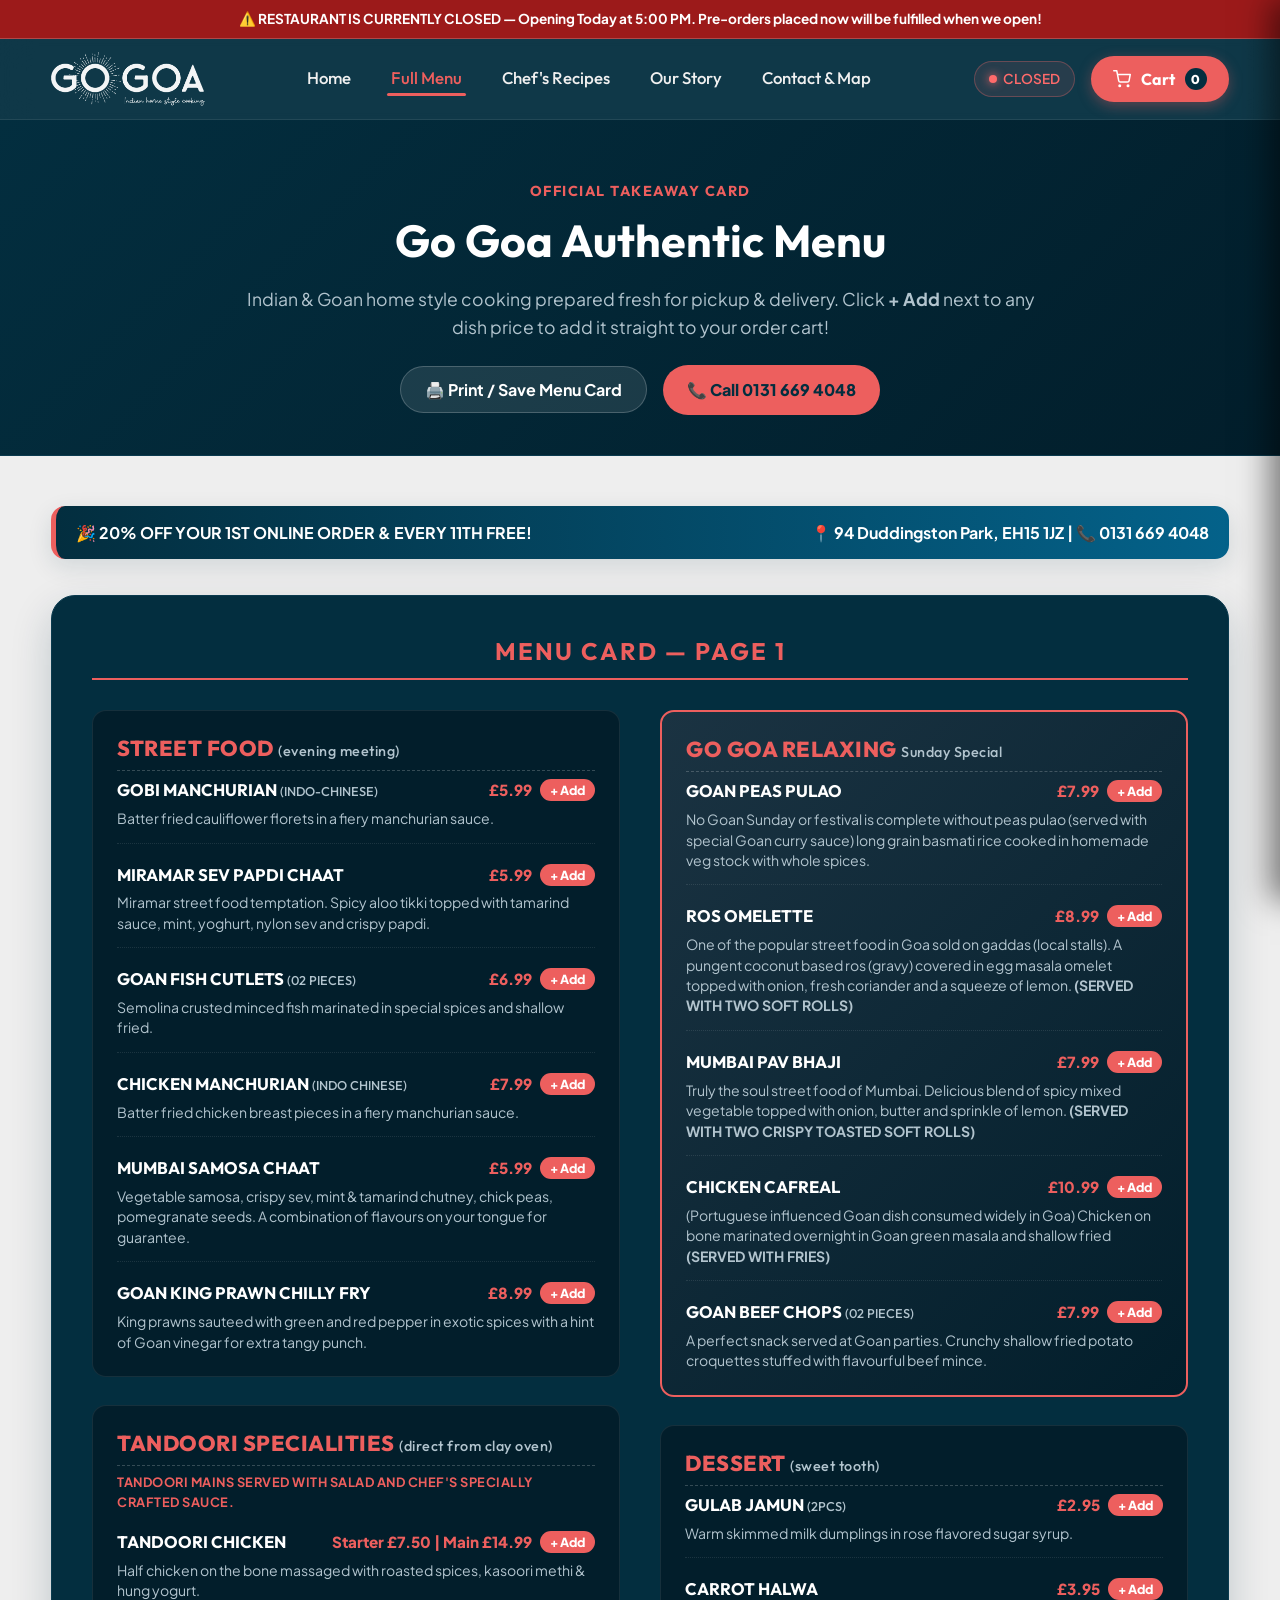
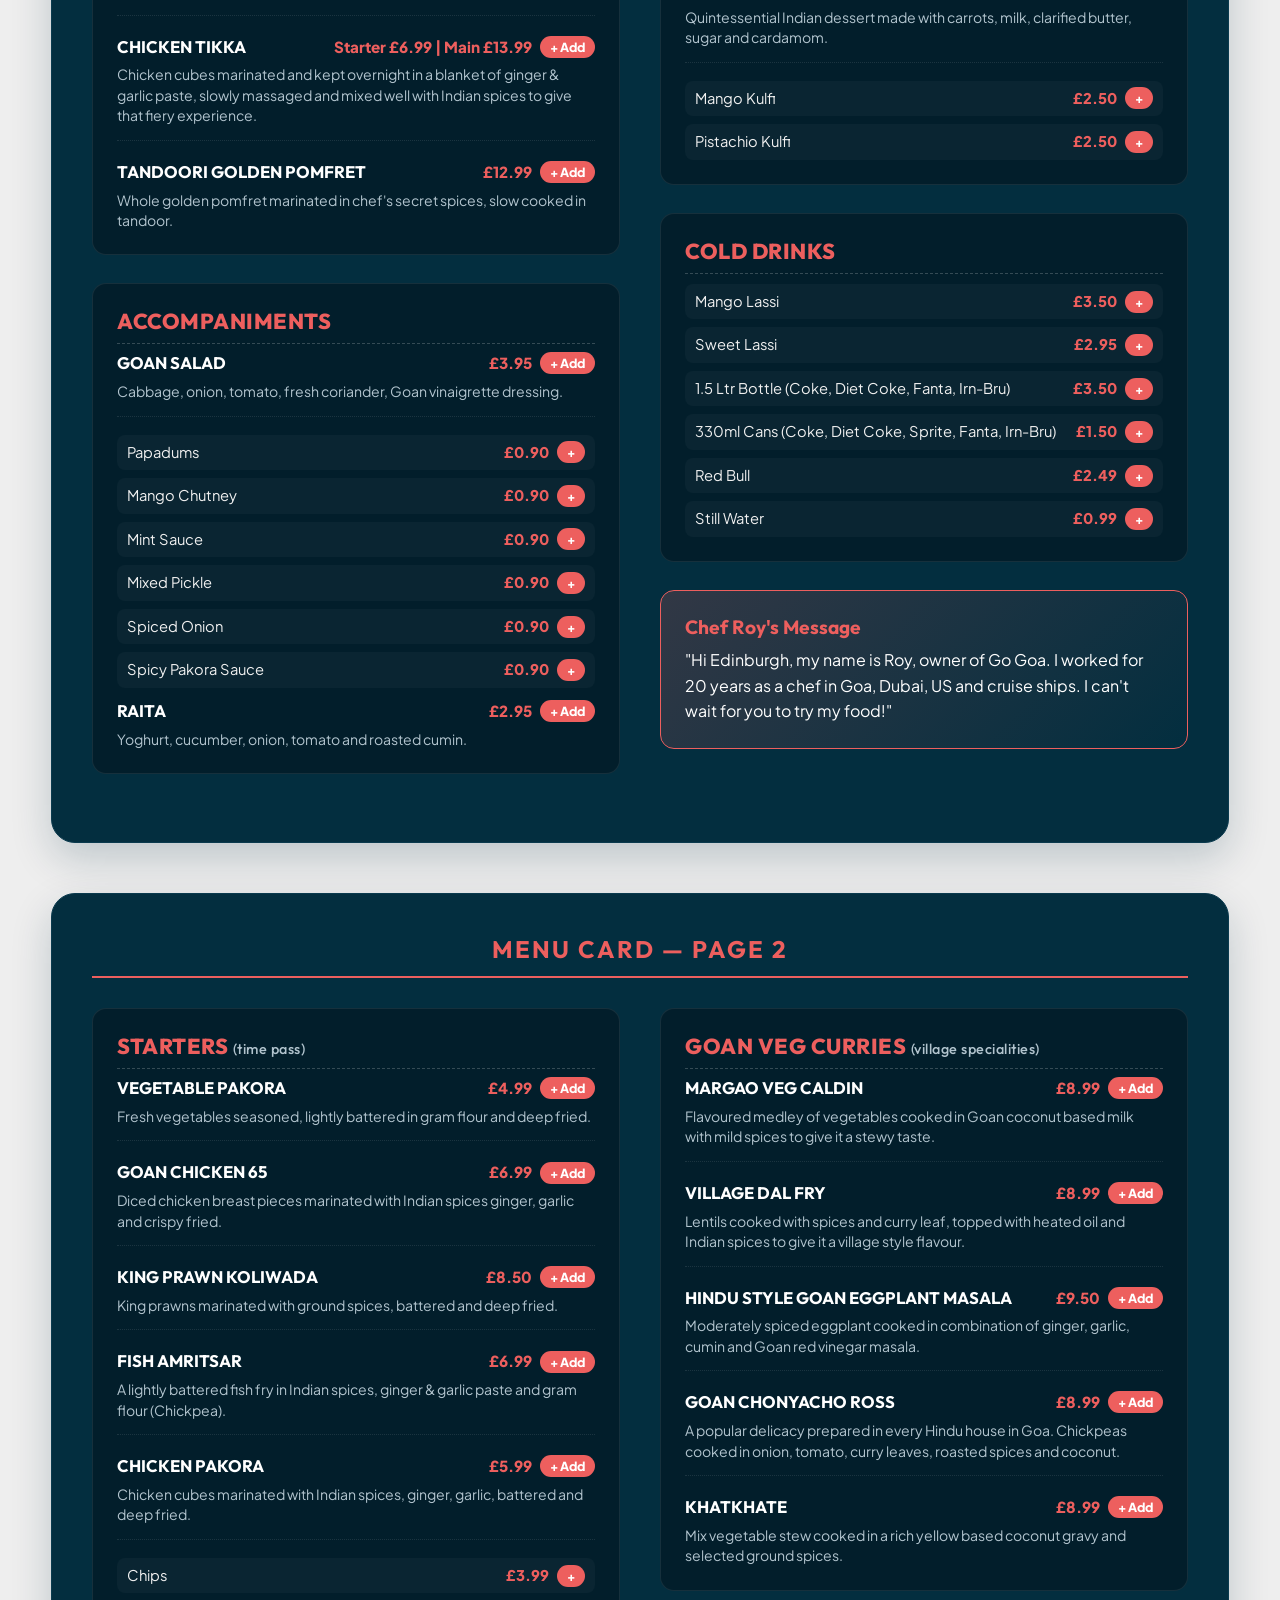
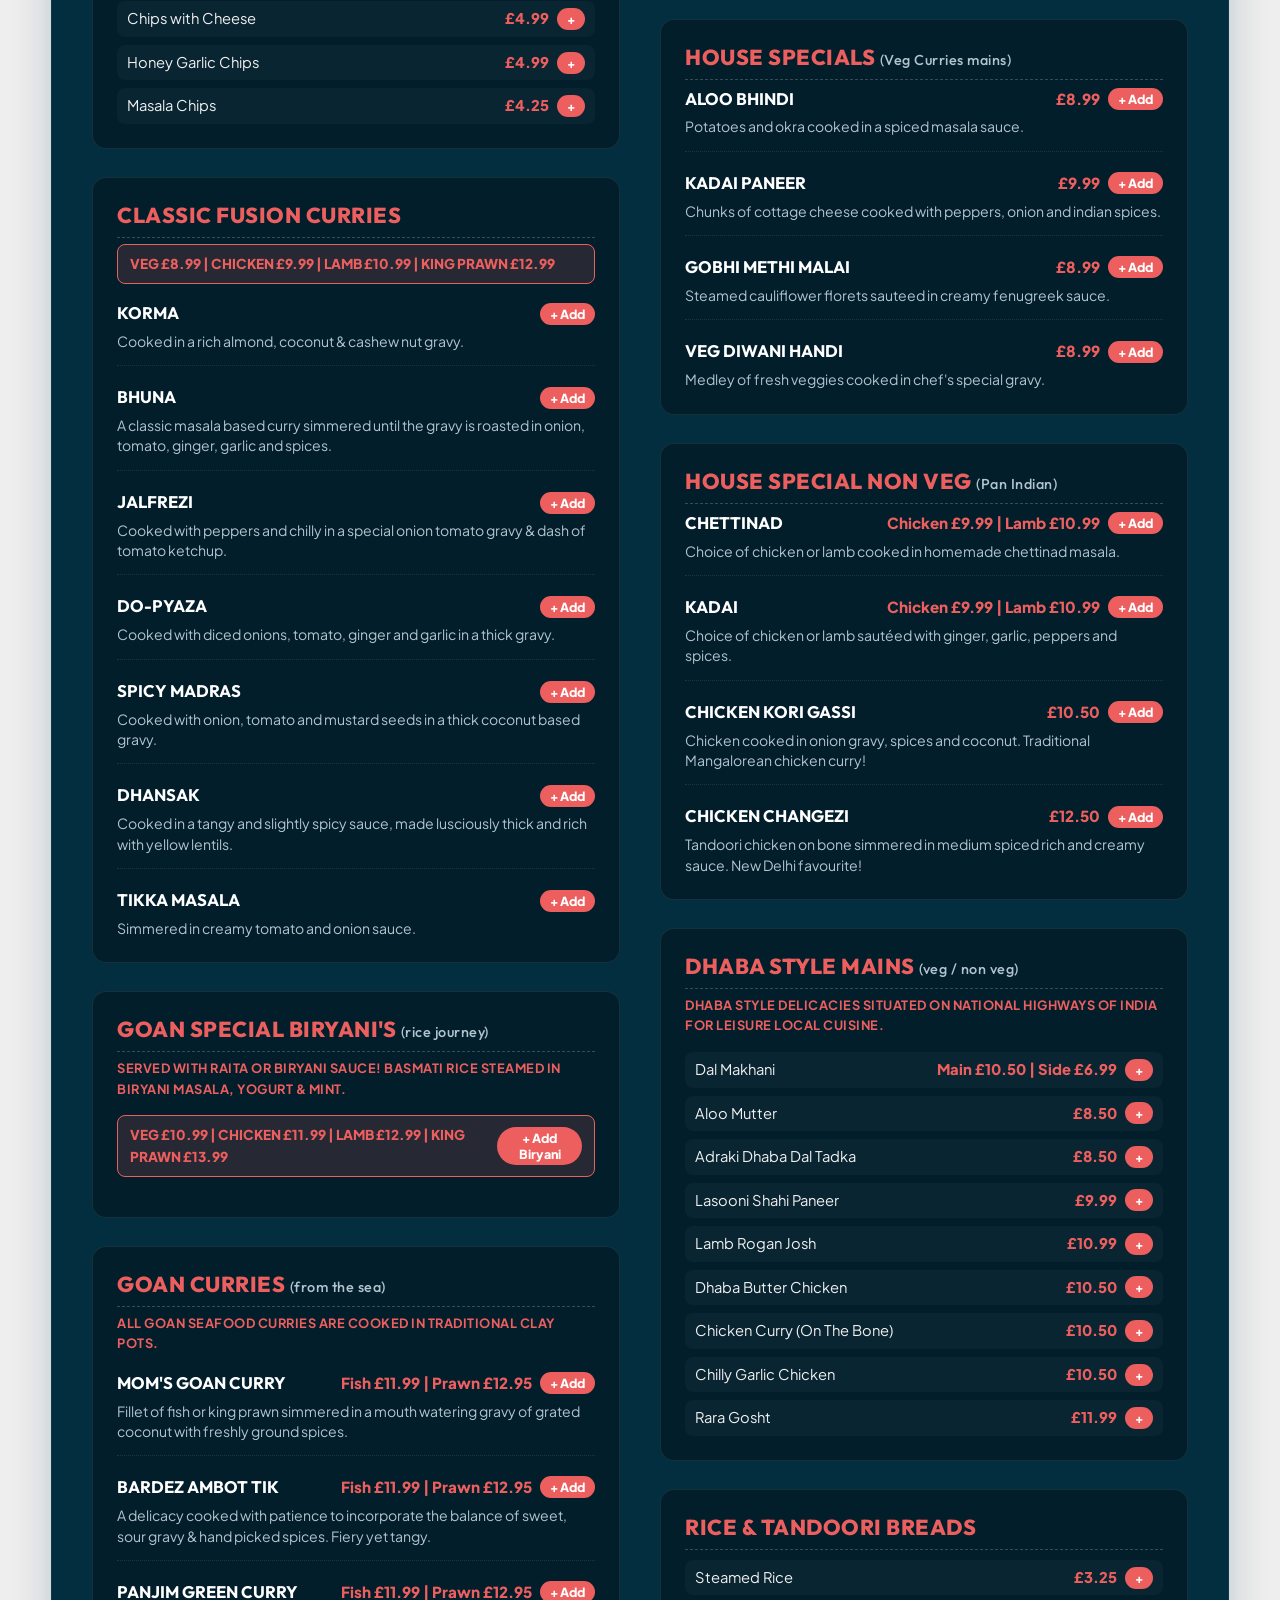
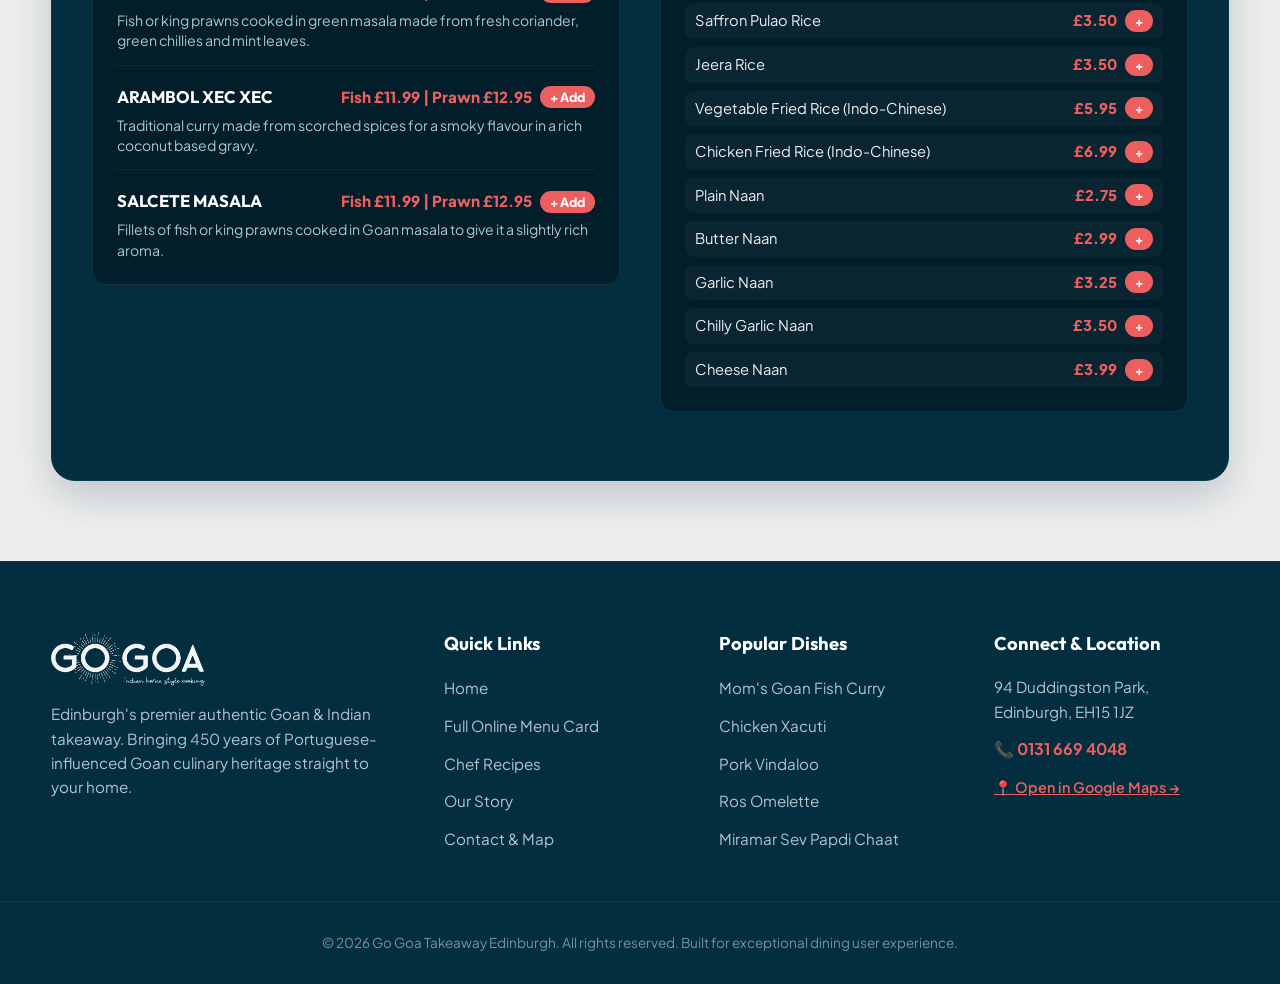
==== menu.html @ 7baa10d4 "feat: introduce mobile navigation drawer, add Goan Specials category with menu items, and update sto" ====
<!DOCTYPE html>
<html lang="en-GB">
<head>
  <meta charset="UTF-8">
  <meta name="viewport" content="width=device-width, initial-scale=1.0">
  <title>Takeaway Menu Card | Go Goa Edinburgh</title>
  <meta name="description" content="Official takeaway written menu for Go Goa Edinburgh. Authentic Goan and Indian home style cooking freshly prepared for pickup and delivery.">
  
  <!-- Favicon -->
  <link rel="icon" type="image/jpg" href="https://gogoaedinburgh.co.uk/wp-content/uploads/2022/07/cropped-go-goa-indian-food-delivery-in-edinburgh-favicon--270x270.jpg">

  <!-- Stylesheet -->
  <link rel="stylesheet" href="styles.css?v=107">
</head>
<body class="menu-card-body">

  <!-- Closed Restaurant Top Warning Banner -->
  <div id="closed-alert-banner" class="closed-alert-banner"></div>

  <!-- Header / Navigation -->
  <header class="main-header">
    <div class="container header-container">
      <a href="index.html#home" class="brand-logo">
        <img src="images/logo-top.png" alt="Go Goa Takeaway Edinburgh" class="header-logo-img" />
      </a>

      <ul class="nav-links">
        <li><a href="index.html#home" class="nav-link">Home</a></li>
        <li><a href="menu.html" class="nav-link active" data-tab="menu">Full Menu</a></li>
        <li><a href="index.html#recipes" class="nav-link">Chef's Recipes</a></li>
        <li><a href="index.html#story" class="nav-link">Our Story</a></li>
        <li><a href="index.html#contact" class="nav-link">Contact & Map</a></li>
      </ul>

      <div class="header-actions">
        <div id="store-status-badge" class="status-badge open">
          <span class="status-dot"></span> <span class="status-text">OPEN NOW</span>
        </div>
        <button class="cart-btn" id="open-cart-btn">
          <svg width="18" height="18" fill="none" stroke="currentColor" stroke-width="2" stroke-linecap="round" stroke-linejoin="round" viewBox="0 0 24 24"><circle cx="9" cy="21" r="1"/><circle cx="20" cy="21" r="1"/><path d="M1 1h4l2.68 13.39a2 2 0 0 0 2 1.61h9.72a2 2 0 0 0 2-1.61L23 6H6"/></svg>
          <span class="cart-btn-label">Cart</span>
          <span class="cart-count cart-count-val">0</span>
        </button>
        <button class="mobile-menu-toggle" id="mobile-menu-toggle" aria-label="Toggle navigation menu">
          <span class="hamburger-line"></span>
          <span class="hamburger-line"></span>
          <span class="hamburger-line"></span>
        </button>
      </div>
    </div>
  </header>

  <!-- Mobile Navigation Overlay & Side Drawer -->
  <div class="mobile-nav-overlay" id="mobile-nav-overlay"></div>
  <aside class="mobile-nav-drawer" id="mobile-nav-drawer" aria-label="Mobile Navigation Menu">
    <div class="mobile-drawer-header">
      <a href="index.html#home" class="brand-logo drawer-logo">
        <img src="images/logo-top.png" alt="Go Goa Takeaway Edinburgh" class="header-logo-img" />
      </a>
      <button class="drawer-close-btn" id="close-mobile-nav" aria-label="Close menu">&times;</button>
    </div>
    <div class="mobile-drawer-body">
      <ul class="mobile-drawer-links">
        <li>
          <a href="index.html#home" class="mobile-drawer-link">
            <span class="drawer-icon">🏠</span>
            <span>Home</span>
          </a>
        </li>
        <li>
          <a href="menu.html" class="mobile-drawer-link active">
            <span class="drawer-icon">📖</span>
            <span>Full Menu</span>
          </a>
        </li>
        <li>
          <a href="index.html#recipes" class="mobile-drawer-link">
            <span class="drawer-icon">👨‍🍳</span>
            <span>Chef's Recipes</span>
          </a>
        </li>
        <li>
          <a href="index.html#story" class="mobile-drawer-link">
            <span class="drawer-icon">📜</span>
            <span>Our Story</span>
          </a>
        </li>
        <li>
          <a href="index.html#contact" class="mobile-drawer-link">
            <span class="drawer-icon">📍</span>
            <span>Contact & Map</span>
          </a>
        </li>
      </ul>

      <div class="mobile-drawer-footer">
        <div id="drawer-store-status" class="status-badge open">
          <span class="status-dot"></span> OPEN NOW
        </div>
        <a href="#full-menu-card" class="drawer-cta-btn">
          <span>Browse Menu Card</span>
          <span>→</span>
        </a>
        <div class="drawer-contact-info">
          <p>📞 <a href="tel:01316694048">0131 669 4048</a></p>
          <p>📍 94 Duddingston Park, Edinburgh</p>
        </div>
      </div>
    </div>
  </aside>

  <!-- Page Header Banner -->
  <section class="menu-hero-banner">
    <div class="container">
      <div class="menu-banner-content">
        <span class="section-subtitle">Official Takeaway Card</span>
        <h1 class="menu-banner-title">Go Goa Authentic Menu</h1>
        <p class="menu-banner-desc">
          Indian & Goan home style cooking prepared fresh for pickup & delivery. Click <strong>+ Add</strong> next to any dish price to add it straight to your order cart!
        </p>
        <div class="menu-banner-actions">
          <button class="btn-print-menu" onclick="window.print();">
            <span>🖨️ Print / Save Menu Card</span>
          </button>
          <a href="tel:01316694048" class="btn-call-order">
            <span>📞 Call 0131 669 4048</span>
          </a>
        </div>
      </div>
    </div>
  </section>

  <!-- Full Written Menu Card Section -->
  <main id="full-menu-card" class="pdf-menu-section">
    <div class="container">

      <div class="pdf-menu-notice-bar">
        <span>🎉 <strong>20% OFF YOUR 1ST ONLINE ORDER & EVERY 11TH FREE!</strong></span>
        <span>📍 94 Duddingston Park, EH15 1JZ | 📞 0131 669 4048</span>
      </div>

      <!-- PDF MENU PAGE 1 LAYOUT -->
      <div class="pdf-menu-page-wrapper">
        <div class="pdf-page-header">
          <h2 class="pdf-page-title">MENU CARD — PAGE 1</h2>
        </div>

        <div class="pdf-menu-grid-2col">
          <!-- PAGE 1 / COLUMN 1 -->
          <div class="pdf-menu-col">
            
            <!-- SECTION: STREET FOOD -->
            <div class="pdf-section-box">
              <h3 class="pdf-section-title">Street food <span>(evening meeting)</span></h3>
              
              <div class="pdf-dish-item">
                <div class="pdf-dish-head">
                  <span class="pdf-dish-name">GOBI MANCHURIAN <small>(INDO-CHINESE)</small></span>
                  <span class="pdf-dish-price">£5.99 <button class="btn-text-add" data-id="sf2">+ Add</button></span>
                </div>
                <p class="pdf-dish-desc">Batter fried cauliflower florets in a fiery manchurian sauce.</p>
              </div>

              <div class="pdf-dish-item">
                <div class="pdf-dish-head">
                  <span class="pdf-dish-name">MIRAMAR SEV PAPDI CHAAT</span>
                  <span class="pdf-dish-price">£5.99 <button class="btn-text-add" data-id="sf4">+ Add</button></span>
                </div>
                <p class="pdf-dish-desc">Miramar street food temptation. Spicy aloo tikki topped with tamarind sauce, mint, yoghurt, nylon sev and crispy papdi.</p>
              </div>

              <div class="pdf-dish-item">
                <div class="pdf-dish-head">
                  <span class="pdf-dish-name">GOAN FISH CUTLETS <small>(02 PIECES)</small></span>
                  <span class="pdf-dish-price">£6.99 <button class="btn-text-add" data-id="st7">+ Add</button></span>
                </div>
                <p class="pdf-dish-desc">Semolina crusted minced fish marinated in special spices and shallow fried.</p>
              </div>

              <div class="pdf-dish-item">
                <div class="pdf-dish-head">
                  <span class="pdf-dish-name">CHICKEN MANCHURIAN <small>(INDO CHINESE)</small></span>
                  <span class="pdf-dish-price">£7.99 <button class="btn-text-add" data-id="sf1">+ Add</button></span>
                </div>
                <p class="pdf-dish-desc">Batter fried chicken breast pieces in a fiery manchurian sauce.</p>
              </div>

              <div class="pdf-dish-item">
                <div class="pdf-dish-head">
                  <span class="pdf-dish-name">MUMBAI SAMOSA CHAAT</span>
                  <span class="pdf-dish-price">£5.99 <button class="btn-text-add" data-id="st1">+ Add</button></span>
                </div>
                <p class="pdf-dish-desc">Vegetable samosa, crispy sev, mint & tamarind chutney, chick peas, pomegranate seeds. A combination of flavours on your tongue for guarantee.</p>
              </div>

              <div class="pdf-dish-item">
                <div class="pdf-dish-head">
                  <span class="pdf-dish-name">GOAN KING PRAWN CHILLY FRY</span>
                  <span class="pdf-dish-price">£8.99 <button class="btn-text-add" data-id="sf6">+ Add</button></span>
                </div>
                <p class="pdf-dish-desc">King prawns sauteed with green and red pepper in exotic spices with a hint of Goan vinegar for extra tangy punch.</p>
              </div>
            </div>

            <!-- SECTION: TANDOORI SPECIALITIES -->
            <div class="pdf-section-box">
              <h3 class="pdf-section-title">Tandoori specialities <span>(direct from clay oven)</span></h3>
              <p class="pdf-section-note">TANDOORI MAINS SERVED WITH SALAD AND CHEF'S SPECIALLY CRAFTED SAUCE.</p>

              <div class="pdf-dish-item">
                <div class="pdf-dish-head">
                  <span class="pdf-dish-name">TANDOORI CHICKEN</span>
                  <span class="pdf-dish-price">Starter £7.50 | Main £14.99 <button class="btn-text-add" data-id="tan1">+ Add</button></span>
                </div>
                <p class="pdf-dish-desc">Half chicken on the bone massaged with roasted spices, kasoori methi & hung yogurt.</p>
              </div>

              <div class="pdf-dish-item">
                <div class="pdf-dish-head">
                  <span class="pdf-dish-name">CHICKEN TIKKA</span>
                  <span class="pdf-dish-price">Starter £6.99 | Main £13.99 <button class="btn-text-add" data-id="tan2">+ Add</button></span>
                </div>
                <p class="pdf-dish-desc">Chicken cubes marinated and kept overnight in a blanket of ginger & garlic paste, slowly massaged and mixed well with Indian spices to give that fiery experience.</p>
              </div>

              <div class="pdf-dish-item">
                <div class="pdf-dish-head">
                  <span class="pdf-dish-name">TANDOORI GOLDEN POMFRET</span>
                  <span class="pdf-dish-price">£12.99 <button class="btn-text-add" data-id="tan3">+ Add</button></span>
                </div>
                <p class="pdf-dish-desc">Whole golden pomfret marinated in chef's secret spices, slow cooked in tandoor.</p>
              </div>
            </div>

            <!-- SECTION: ACCOMPANIMENTS -->
            <div class="pdf-section-box">
              <h3 class="pdf-section-title">Accompaniments</h3>
              
              <div class="pdf-dish-item">
                <div class="pdf-dish-head">
                  <span class="pdf-dish-name">GOAN SALAD</span>
                  <span class="pdf-dish-price">£3.95 <button class="btn-text-add" data-id="acc1">+ Add</button></span>
                </div>
                <p class="pdf-dish-desc">Cabbage, onion, tomato, fresh coriander, Goan vinaigrette dressing.</p>
              </div>

              <div class="pdf-simple-list">
                <div class="pdf-simple-row"><span>Papadums</span> <span>£0.90 <button class="btn-text-add" data-id="acc2">+</button></span></div>
                <div class="pdf-simple-row"><span>Mango Chutney</span> <span>£0.90 <button class="btn-text-add" data-id="acc3">+</button></span></div>
                <div class="pdf-simple-row"><span>Mint Sauce</span> <span>£0.90 <button class="btn-text-add" data-id="acc4">+</button></span></div>
                <div class="pdf-simple-row"><span>Mixed Pickle</span> <span>£0.90 <button class="btn-text-add" data-id="acc5">+</button></span></div>
                <div class="pdf-simple-row"><span>Spiced Onion</span> <span>£0.90 <button class="btn-text-add" data-id="acc6">+</button></span></div>
                <div class="pdf-simple-row"><span>Spicy Pakora Sauce</span> <span>£0.90 <button class="btn-text-add" data-id="acc7">+</button></span></div>
              </div>

              <div class="pdf-dish-item" style="margin-top: 10px;">
                <div class="pdf-dish-head">
                  <span class="pdf-dish-name">RAITA</span>
                  <span class="pdf-dish-price">£2.95 <button class="btn-text-add" data-id="acc8">+ Add</button></span>
                </div>
                <p class="pdf-dish-desc">Yoghurt, cucumber, onion, tomato and roasted cumin.</p>
              </div>
            </div>

          </div>

          <!-- PAGE 1 / COLUMN 2 -->
          <div class="pdf-menu-col">
            
            <!-- SECTION: SUNDAY SPECIALS -->
            <div class="pdf-section-box highlight-box">
              <h3 class="pdf-section-title">Go Goa Relaxing <span>Sunday Special</span></h3>
              
              <div class="pdf-dish-item">
                <div class="pdf-dish-head">
                  <span class="pdf-dish-name">GOAN PEAS PULAO</span>
                  <span class="pdf-dish-price">£7.99 <button class="btn-text-add" data-id="sun1">+ Add</button></span>
                </div>
                <p class="pdf-dish-desc">No Goan Sunday or festival is complete without peas pulao (served with special Goan curry sauce) long grain basmati rice cooked in homemade veg stock with whole spices.</p>
              </div>

              <div class="pdf-dish-item">
                <div class="pdf-dish-head">
                  <span class="pdf-dish-name">ROS OMELETTE</span>
                  <span class="pdf-dish-price">£8.99 <button class="btn-text-add" data-id="sun2">+ Add</button></span>
                </div>
                <p class="pdf-dish-desc">One of the popular street food in Goa sold on gaddas (local stalls). A pungent coconut based ros (gravy) covered in egg masala omelet topped with onion, fresh coriander and a squeeze of lemon. <strong>(SERVED WITH TWO SOFT ROLLS)</strong></p>
              </div>

              <div class="pdf-dish-item">
                <div class="pdf-dish-head">
                  <span class="pdf-dish-name">MUMBAI PAV BHAJI</span>
                  <span class="pdf-dish-price">£7.99 <button class="btn-text-add" data-id="sun3">+ Add</button></span>
                </div>
                <p class="pdf-dish-desc">Truly the soul street food of Mumbai. Delicious blend of spicy mixed vegetable topped with onion, butter and sprinkle of lemon. <strong>(SERVED WITH TWO CRISPY TOASTED SOFT ROLLS)</strong></p>
              </div>

              <div class="pdf-dish-item">
                <div class="pdf-dish-head">
                  <span class="pdf-dish-name">CHICKEN CAFREAL</span>
                  <span class="pdf-dish-price">£10.99 <button class="btn-text-add" data-id="sun4">+ Add</button></span>
                </div>
                <p class="pdf-dish-desc">(Portuguese influenced Goan dish consumed widely in Goa) Chicken on bone marinated overnight in Goan green masala and shallow fried <strong>(SERVED WITH FRIES)</strong></p>
              </div>

              <div class="pdf-dish-item">
                <div class="pdf-dish-head">
                  <span class="pdf-dish-name">GOAN BEEF CHOPS <small>(02 PIECES)</small></span>
                  <span class="pdf-dish-price">£7.99 <button class="btn-text-add" data-id="sun5">+ Add</button></span>
                </div>
                <p class="pdf-dish-desc">A perfect snack served at Goan parties. Crunchy shallow fried potato croquettes stuffed with flavourful beef mince.</p>
              </div>
            </div>

            <!-- SECTION: DESSERT -->
            <div class="pdf-section-box">
              <h3 class="pdf-section-title">Dessert <span>(sweet tooth)</span></h3>
              
              <div class="pdf-dish-item">
                <div class="pdf-dish-head">
                  <span class="pdf-dish-name">GULAB JAMUN <small>(2PCS)</small></span>
                  <span class="pdf-dish-price">£2.95 <button class="btn-text-add" data-id="des1">+ Add</button></span>
                </div>
                <p class="pdf-dish-desc">Warm skimmed milk dumplings in rose flavored sugar syrup.</p>
              </div>

              <div class="pdf-dish-item">
                <div class="pdf-dish-head">
                  <span class="pdf-dish-name">CARROT HALWA</span>
                  <span class="pdf-dish-price">£3.95 <button class="btn-text-add" data-id="des2">+ Add</button></span>
                </div>
                <p class="pdf-dish-desc">Quintessential Indian dessert made with carrots, milk, clarified butter, sugar and cardamom.</p>
              </div>

              <div class="pdf-simple-list">
                <div class="pdf-simple-row"><span>Mango Kulfi</span> <span>£2.50 <button class="btn-text-add" data-id="des3">+</button></span></div>
                <div class="pdf-simple-row"><span>Pistachio Kulfi</span> <span>£2.50 <button class="btn-text-add" data-id="des4">+</button></span></div>
              </div>
            </div>

            <!-- SECTION: COLD DRINKS -->
            <div class="pdf-section-box">
              <h3 class="pdf-section-title">Cold drinks</h3>
              
              <div class="pdf-simple-list">
                <div class="pdf-simple-row"><span>Mango Lassi</span> <span>£3.50 <button class="btn-text-add" data-id="dr1">+</button></span></div>
                <div class="pdf-simple-row"><span>Sweet Lassi</span> <span>£2.95 <button class="btn-text-add" data-id="dr2">+</button></span></div>
                <div class="pdf-simple-row"><span>1.5 Ltr Bottle (Coke, Diet Coke, Fanta, Irn-Bru)</span> <span>£3.50 <button class="btn-text-add" data-id="dr3">+</button></span></div>
                <div class="pdf-simple-row"><span>330ml Cans (Coke, Diet Coke, Sprite, Fanta, Irn-Bru)</span> <span>£1.50 <button class="btn-text-add" data-id="dr4">+</button></span></div>
                <div class="pdf-simple-row"><span>Red Bull</span> <span>£2.49 <button class="btn-text-add" data-id="dr5">+</button></span></div>
                <div class="pdf-simple-row"><span>Still Water</span> <span>£0.99 <button class="btn-text-add" data-id="dr6">+</button></span></div>
              </div>
            </div>

            <div class="pdf-chef-welcome-card">
              <h4>Chef Roy's Message</h4>
              <p>"Hi Edinburgh, my name is Roy, owner of Go Goa. I worked for 20 years as a chef in Goa, Dubai, US and cruise ships. I can't wait for you to try my food!"</p>
            </div>

          </div>
        </div>
      </div>

      <!-- PDF MENU PAGE 2 LAYOUT -->
      <div class="pdf-menu-page-wrapper" style="margin-top: 50px;">
        <div class="pdf-page-header">
          <h2 class="pdf-page-title">MENU CARD — PAGE 2</h2>
        </div>

        <div class="pdf-menu-grid-2col">
          <!-- PAGE 2 / COLUMN 1 -->
          <div class="pdf-menu-col">

            <!-- SECTION: STARTERS -->
            <div class="pdf-section-box">
              <h3 class="pdf-section-title">Starters <span>(time pass)</span></h3>
              
              <div class="pdf-dish-item">
                <div class="pdf-dish-head">
                  <span class="pdf-dish-name">VEGETABLE PAKORA</span>
                  <span class="pdf-dish-price">£4.99 <button class="btn-text-add" data-id="st2">+ Add</button></span>
                </div>
                <p class="pdf-dish-desc">Fresh vegetables seasoned, lightly battered in gram flour and deep fried.</p>
              </div>

              <div class="pdf-dish-item">
                <div class="pdf-dish-head">
                  <span class="pdf-dish-name">GOAN CHICKEN 65</span>
                  <span class="pdf-dish-price">£6.99 <button class="btn-text-add" data-id="st3">+ Add</button></span>
                </div>
                <p class="pdf-dish-desc">Diced chicken breast pieces marinated with Indian spices ginger, garlic and crispy fried.</p>
              </div>

              <div class="pdf-dish-item">
                <div class="pdf-dish-head">
                  <span class="pdf-dish-name">KING PRAWN KOLIWADA</span>
                  <span class="pdf-dish-price">£8.50 <button class="btn-text-add" data-id="st4">+ Add</button></span>
                </div>
                <p class="pdf-dish-desc">King prawns marinated with ground spices, battered and deep fried.</p>
              </div>

              <div class="pdf-dish-item">
                <div class="pdf-dish-head">
                  <span class="pdf-dish-name">FISH AMRITSAR</span>
                  <span class="pdf-dish-price">£6.99 <button class="btn-text-add" data-id="st5">+ Add</button></span>
                </div>
                <p class="pdf-dish-desc">A lightly battered fish fry in Indian spices, ginger & garlic paste and gram flour (Chickpea).</p>
              </div>

              <div class="pdf-dish-item">
                <div class="pdf-dish-head">
                  <span class="pdf-dish-name">CHICKEN PAKORA</span>
                  <span class="pdf-dish-price">£5.99 <button class="btn-text-add" data-id="st6">+ Add</button></span>
                </div>
                <p class="pdf-dish-desc">Chicken cubes marinated with Indian spices, ginger, garlic, battered and deep fried.</p>
              </div>

              <div class="pdf-simple-list">
                <div class="pdf-simple-row"><span>Chips</span> <span>£3.99 <button class="btn-text-add" data-id="ch1">+</button></span></div>
                <div class="pdf-simple-row"><span>Chips with Cheese</span> <span>£4.99 <button class="btn-text-add" data-id="ch2">+</button></span></div>
                <div class="pdf-simple-row"><span>Honey Garlic Chips</span> <span>£4.99 <button class="btn-text-add" data-id="ch3">+</button></span></div>
                <div class="pdf-simple-row"><span>Masala Chips</span> <span>£4.25 <button class="btn-text-add" data-id="ch4">+</button></span></div>
              </div>
            </div>

            <!-- SECTION: CLASSIC FUSION CURRIES -->
            <div class="pdf-section-box">
              <h3 class="pdf-section-title">Classic fusion curries</h3>
              <div class="pdf-price-banner">
                VEG £8.99 | CHICKEN £9.99 | LAMB £10.99 | KING PRAWN £12.99
              </div>

              <div class="pdf-dish-item">
                <div class="pdf-dish-head"><span class="pdf-dish-name">KORMA</span><button class="btn-text-add" data-id="cf1">+ Add</button></div>
                <p class="pdf-dish-desc">Cooked in a rich almond, coconut & cashew nut gravy.</p>
              </div>

              <div class="pdf-dish-item">
                <div class="pdf-dish-head"><span class="pdf-dish-name">BHUNA</span><button class="btn-text-add" data-id="cf2">+ Add</button></div>
                <p class="pdf-dish-desc">A classic masala based curry simmered until the gravy is roasted in onion, tomato, ginger, garlic and spices.</p>
              </div>

              <div class="pdf-dish-item">
                <div class="pdf-dish-head"><span class="pdf-dish-name">JALFREZI</span><button class="btn-text-add" data-id="cf3">+ Add</button></div>
                <p class="pdf-dish-desc">Cooked with peppers and chilly in a special onion tomato gravy & dash of tomato ketchup.</p>
              </div>

              <div class="pdf-dish-item">
                <div class="pdf-dish-head"><span class="pdf-dish-name">DO-PYAZA</span><button class="btn-text-add" data-id="cf4">+ Add</button></div>
                <p class="pdf-dish-desc">Cooked with diced onions, tomato, ginger and garlic in a thick gravy.</p>
              </div>

              <div class="pdf-dish-item">
                <div class="pdf-dish-head"><span class="pdf-dish-name">SPICY MADRAS</span><button class="btn-text-add" data-id="cf5">+ Add</button></div>
                <p class="pdf-dish-desc">Cooked with onion, tomato and mustard seeds in a thick coconut based gravy.</p>
              </div>

              <div class="pdf-dish-item">
                <div class="pdf-dish-head"><span class="pdf-dish-name">DHANSAK</span><button class="btn-text-add" data-id="cf6">+ Add</button></div>
                <p class="pdf-dish-desc">Cooked in a tangy and slightly spicy sauce, made lusciously thick and rich with yellow lentils.</p>
              </div>

              <div class="pdf-dish-item">
                <div class="pdf-dish-head"><span class="pdf-dish-name">TIKKA MASALA</span><button class="btn-text-add" data-id="cf7">+ Add</button></div>
                <p class="pdf-dish-desc">Simmered in creamy tomato and onion sauce.</p>
              </div>
            </div>

            <!-- SECTION: BIRYANI -->
            <div class="pdf-section-box">
              <h3 class="pdf-section-title">Goan special biryani's <span>(rice journey)</span></h3>
              <p class="pdf-section-note">SERVED WITH RAITA OR BIRYANI SAUCE! BASMATI RICE STEAMED IN BIRYANI MASALA, YOGURT & MINT.</p>
              <div class="pdf-price-banner">
                VEG £10.99 | CHICKEN £11.99 | LAMB £12.99 | KING PRAWN £13.99
                <button class="btn-text-add" data-id="bir1" style="margin-left: 10px;">+ Add Biryani</button>
              </div>
            </div>

            <!-- SECTION: GOAN SEAFOOD CURRIES -->
            <div class="pdf-section-box">
              <h3 class="pdf-section-title">Goan Curries <span>(from the sea)</span></h3>
              <p class="pdf-section-note">ALL GOAN SEAFOOD CURRIES ARE COOKED IN TRADITIONAL CLAY POTS.</p>

              <div class="pdf-dish-item">
                <div class="pdf-dish-head">
                  <span class="pdf-dish-name">MOM'S GOAN CURRY</span>
                  <span class="pdf-dish-price">Fish £11.99 | Prawn £12.95 <button class="btn-text-add" data-id="gsea1">+ Add</button></span>
                </div>
                <p class="pdf-dish-desc">Fillet of fish or king prawn simmered in a mouth watering gravy of grated coconut with freshly ground spices.</p>
              </div>

              <div class="pdf-dish-item">
                <div class="pdf-dish-head">
                  <span class="pdf-dish-name">BARDEZ AMBOT TIK</span>
                  <span class="pdf-dish-price">Fish £11.99 | Prawn £12.95 <button class="btn-text-add" data-id="gsea2">+ Add</button></span>
                </div>
                <p class="pdf-dish-desc">A delicacy cooked with patience to incorporate the balance of sweet, sour gravy & hand picked spices. Fiery yet tangy.</p>
              </div>

              <div class="pdf-dish-item">
                <div class="pdf-dish-head">
                  <span class="pdf-dish-name">PANJIM GREEN CURRY</span>
                  <span class="pdf-dish-price">Fish £11.99 | Prawn £12.95 <button class="btn-text-add" data-id="gsea3">+ Add</button></span>
                </div>
                <p class="pdf-dish-desc">Fish or king prawns cooked in green masala made from fresh coriander, green chillies and mint leaves.</p>
              </div>

              <div class="pdf-dish-item">
                <div class="pdf-dish-head">
                  <span class="pdf-dish-name">ARAMBOL XEC XEC</span>
                  <span class="pdf-dish-price">Fish £11.99 | Prawn £12.95 <button class="btn-text-add" data-id="gsea4">+ Add</button></span>
                </div>
                <p class="pdf-dish-desc">Traditional curry made from scorched spices for a smoky flavour in a rich coconut based gravy.</p>
              </div>

              <div class="pdf-dish-item">
                <div class="pdf-dish-head">
                  <span class="pdf-dish-name">SALCETE MASALA</span>
                  <span class="pdf-dish-price">Fish £11.99 | Prawn £12.95 <button class="btn-text-add" data-id="gsea5">+ Add</button></span>
                </div>
                <p class="pdf-dish-desc">Fillets of fish or king prawns cooked in Goan masala to give it a slightly rich aroma.</p>
              </div>
            </div>

          </div>

          <!-- PAGE 2 / COLUMN 2 -->
          <div class="pdf-menu-col">

            <!-- SECTION: GOAN VEG CURRIES -->
            <div class="pdf-section-box">
              <h3 class="pdf-section-title">Goan veg curries <span>(village specialities)</span></h3>
              
              <div class="pdf-dish-item">
                <div class="pdf-dish-head">
                  <span class="pdf-dish-name">MARGAO VEG CALDIN</span>
                  <span class="pdf-dish-price">£8.99 <button class="btn-text-add" data-id="gveg1">+ Add</button></span>
                </div>
                <p class="pdf-dish-desc">Flavoured medley of vegetables cooked in Goan coconut based milk with mild spices to give it a stewy taste.</p>
              </div>

              <div class="pdf-dish-item">
                <div class="pdf-dish-head">
                  <span class="pdf-dish-name">VILLAGE DAL FRY</span>
                  <span class="pdf-dish-price">£8.99 <button class="btn-text-add" data-id="gveg2">+ Add</button></span>
                </div>
                <p class="pdf-dish-desc">Lentils cooked with spices and curry leaf, topped with heated oil and Indian spices to give it a village style flavour.</p>
              </div>

              <div class="pdf-dish-item">
                <div class="pdf-dish-head">
                  <span class="pdf-dish-name">HINDU STYLE GOAN EGGPLANT MASALA</span>
                  <span class="pdf-dish-price">£9.50 <button class="btn-text-add" data-id="gveg3">+ Add</button></span>
                </div>
                <p class="pdf-dish-desc">Moderately spiced eggplant cooked in combination of ginger, garlic, cumin and Goan red vinegar masala.</p>
              </div>

              <div class="pdf-dish-item">
                <div class="pdf-dish-head">
                  <span class="pdf-dish-name">GOAN CHONYACHO ROSS</span>
                  <span class="pdf-dish-price">£8.99 <button class="btn-text-add" data-id="gveg4">+ Add</button></span>
                </div>
                <p class="pdf-dish-desc">A popular delicacy prepared in every Hindu house in Goa. Chickpeas cooked in onion, tomato, curry leaves, roasted spices and coconut.</p>
              </div>

              <div class="pdf-dish-item">
                <div class="pdf-dish-head">
                  <span class="pdf-dish-name">KHATKHATE</span>
                  <span class="pdf-dish-price">£8.99 <button class="btn-text-add" data-id="gveg5">+ Add</button></span>
                </div>
                <p class="pdf-dish-desc">Mix vegetable stew cooked in a rich yellow based coconut gravy and selected ground spices.</p>
              </div>
            </div>

            <!-- SECTION: HOUSE SPECIALS VEG & NON-VEG -->
            <div class="pdf-section-box">
              <h3 class="pdf-section-title">House specials <span>(Veg Curries mains)</span></h3>
              
              <div class="pdf-dish-item">
                <div class="pdf-dish-head"><span class="pdf-dish-name">ALOO BHINDI</span> <span class="pdf-dish-price">£8.99 <button class="btn-text-add" data-id="hsv1">+ Add</button></span></div>
                <p class="pdf-dish-desc">Potatoes and okra cooked in a spiced masala sauce.</p>
              </div>
              <div class="pdf-dish-item">
                <div class="pdf-dish-head"><span class="pdf-dish-name">KADAI PANEER</span> <span class="pdf-dish-price">£9.99 <button class="btn-text-add" data-id="hsv2">+ Add</button></span></div>
                <p class="pdf-dish-desc">Chunks of cottage cheese cooked with peppers, onion and indian spices.</p>
              </div>
              <div class="pdf-dish-item">
                <div class="pdf-dish-head"><span class="pdf-dish-name">GOBHI METHI MALAI</span> <span class="pdf-dish-price">£8.99 <button class="btn-text-add" data-id="hsv3">+ Add</button></span></div>
                <p class="pdf-dish-desc">Steamed cauliflower florets sauteed in creamy fenugreek sauce.</p>
              </div>
              <div class="pdf-dish-item">
                <div class="pdf-dish-head"><span class="pdf-dish-name">VEG DIWANI HANDI</span> <span class="pdf-dish-price">£8.99 <button class="btn-text-add" data-id="hsv4">+ Add</button></span></div>
                <p class="pdf-dish-desc">Medley of fresh veggies cooked in chef's special gravy.</p>
              </div>
            </div>

            <div class="pdf-section-box">
              <h3 class="pdf-section-title">House special non veg <span>(Pan Indian)</span></h3>
              
              <div class="pdf-dish-item">
                <div class="pdf-dish-head"><span class="pdf-dish-name">CHETTINAD</span> <span class="pdf-dish-price">Chicken £9.99 | Lamb £10.99 <button class="btn-text-add" data-id="hsn1">+ Add</button></span></div>
                <p class="pdf-dish-desc">Choice of chicken or lamb cooked in homemade chettinad masala.</p>
              </div>
              <div class="pdf-dish-item">
                <div class="pdf-dish-head"><span class="pdf-dish-name">KADAI</span> <span class="pdf-dish-price">Chicken £9.99 | Lamb £10.99 <button class="btn-text-add" data-id="hsn2">+ Add</button></span></div>
                <p class="pdf-dish-desc">Choice of chicken or lamb sautéed with ginger, garlic, peppers and spices.</p>
              </div>
              <div class="pdf-dish-item">
                <div class="pdf-dish-head"><span class="pdf-dish-name">CHICKEN KORI GASSI</span> <span class="pdf-dish-price">£10.50 <button class="btn-text-add" data-id="hsn4">+ Add</button></span></div>
                <p class="pdf-dish-desc">Chicken cooked in onion gravy, spices and coconut. Traditional Mangalorean chicken curry!</p>
              </div>
              <div class="pdf-dish-item">
                <div class="pdf-dish-head"><span class="pdf-dish-name">CHICKEN CHANGEZI</span> <span class="pdf-dish-price">£12.50 <button class="btn-text-add" data-id="hsn6">+ Add</button></span></div>
                <p class="pdf-dish-desc">Tandoori chicken on bone simmered in medium spiced rich and creamy sauce. New Delhi favourite!</p>
              </div>
            </div>

            <!-- SECTION: DHABA STYLE MAINS -->
            <div class="pdf-section-box">
              <h3 class="pdf-section-title">Dhaba style mains <span>(veg / non veg)</span></h3>
              <p class="pdf-section-note">DHABA STYLE DELICACIES SITUATED ON NATIONAL HIGHWAYS OF INDIA FOR LEISURE LOCAL CUISINE.</p>

              <div class="pdf-simple-list">
                <div class="pdf-simple-row"><span>Dal Makhani</span> <span>Main £10.50 | Side £6.99 <button class="btn-text-add" data-id="dh1">+</button></span></div>
                <div class="pdf-simple-row"><span>Aloo Mutter</span> <span>£8.50 <button class="btn-text-add" data-id="dh2">+</button></span></div>
                <div class="pdf-simple-row"><span>Adraki Dhaba Dal Tadka</span> <span>£8.50 <button class="btn-text-add" data-id="dh3">+</button></span></div>
                <div class="pdf-simple-row"><span>Lasooni Shahi Paneer</span> <span>£9.99 <button class="btn-text-add" data-id="dh5">+</button></span></div>
                <div class="pdf-simple-row"><span>Lamb Rogan Josh</span> <span>£10.99 <button class="btn-text-add" data-id="dh7">+</button></span></div>
                <div class="pdf-simple-row"><span>Dhaba Butter Chicken</span> <span>£10.50 <button class="btn-text-add" data-id="dh8">+</button></span></div>
                <div class="pdf-simple-row"><span>Chicken Curry (On The Bone)</span> <span>£10.50 <button class="btn-text-add" data-id="dh9">+</button></span></div>
                <div class="pdf-simple-row"><span>Chilly Garlic Chicken</span> <span>£10.50 <button class="btn-text-add" data-id="dh10">+</button></span></div>
                <div class="pdf-simple-row"><span>Rara Gosht</span> <span>£11.99 <button class="btn-text-add" data-id="dh12">+</button></span></div>
              </div>
            </div>

            <!-- SECTION: RICE & BREADS -->
            <div class="pdf-section-box">
              <h3 class="pdf-section-title">Rice & Tandoori Breads</h3>
              
              <div class="pdf-simple-list">
                <div class="pdf-simple-row"><span>Steamed Rice</span> <span>£3.25 <button class="btn-text-add" data-id="rc1">+</button></span></div>
                <div class="pdf-simple-row"><span>Saffron Pulao Rice</span> <span>£3.50 <button class="btn-text-add" data-id="rc2">+</button></span></div>
                <div class="pdf-simple-row"><span>Jeera Rice</span> <span>£3.50 <button class="btn-text-add" data-id="rc3">+</button></span></div>
                <div class="pdf-simple-row"><span>Vegetable Fried Rice (Indo-Chinese)</span> <span>£5.95 <button class="btn-text-add" data-id="rc6">+</button></span></div>
                <div class="pdf-simple-row"><span>Chicken Fried Rice (Indo-Chinese)</span> <span>£6.99 <button class="btn-text-add" data-id="rc7">+</button></span></div>
                <div class="pdf-simple-row"><span>Plain Naan</span> <span>£2.75 <button class="btn-text-add" data-id="br1">+</button></span></div>
                <div class="pdf-simple-row"><span>Butter Naan</span> <span>£2.99 <button class="btn-text-add" data-id="br2">+</button></span></div>
                <div class="pdf-simple-row"><span>Garlic Naan</span> <span>£3.25 <button class="btn-text-add" data-id="br3">+</button></span></div>
                <div class="pdf-simple-row"><span>Chilly Garlic Naan</span> <span>£3.50 <button class="btn-text-add" data-id="br4">+</button></span></div>
                <div class="pdf-simple-row"><span>Cheese Naan</span> <span>£3.99 <button class="btn-text-add" data-id="br5">+</button></span></div>
              </div>
            </div>

          </div>
        </div>

      </div>

    </div>
  </main>

  <!-- Cart Drawer Overlay -->
  <div class="cart-drawer-overlay" id="cart-drawer-overlay">
    <div class="cart-drawer">
      <div class="cart-header">
        <h3>🛒 Your Order</h3>
        <button class="cart-close-btn" id="close-cart-btn">&times;</button>
      </div>

      <div class="order-type-toggle">
        <button class="type-btn active" id="type-pickup">
          <span>🛍️ Collection (Pickup)</span>
        </button>
        <button class="type-btn" id="type-delivery">
          <span>🛵 Delivery (£2.50)</span>
        </button>
      </div>

      <div id="discount-notice" class="discount-notice" style="display: none;"></div>

      <div class="cart-body" id="cart-items-container">
        <!-- Rendered dynamically -->
      </div>

      <div class="cart-footer">
        <div class="cart-summary-line">
          <span>Subtotal</span>
          <span id="cart-subtotal">£0.00</span>
        </div>
        <div class="cart-summary-line discount-line" id="discount-line" style="display:none; color: var(--accent-saffron);">
          <span>10% Wed/Thu Discount</span>
          <span id="cart-discount">-£0.00</span>
        </div>
        <div class="cart-summary-line">
          <span>Delivery Charge</span>
          <span id="cart-delivery">FREE (Pickup)</span>
        </div>
        <div class="cart-summary-line grand-total">
          <span>Total Amount</span>
          <span id="cart-grand-total">£0.00</span>
        </div>

        <button class="btn-checkout" id="checkout-btn">
          <span>Proceed to Checkout →</span>
        </button>
      </div>
    </div>
  </div>

  <!-- Main Footer -->
  <footer class="main-footer">
    <div class="container footer-grid">
      <div class="footer-brand">
        <a href="index.html#home" class="brand-logo">
          <img src="images/logo-top.png" alt="Go Goa Takeaway" class="header-logo-img" />
        </a>
        <p>
          Edinburgh's premier authentic Goan & Indian takeaway. Bringing 450 years of Portuguese-influenced Goan culinary heritage straight to your home.
        </p>
      </div>

      <div class="footer-col">
        <h4>Quick Links</h4>
        <ul class="footer-links">
          <li><a href="index.html#home">Home</a></li>
          <li><a href="menu.html">Full Online Menu Card</a></li>
          <li><a href="index.html#recipes">Chef Recipes</a></li>
          <li><a href="index.html#story">Our Story</a></li>
          <li><a href="index.html#contact">Contact & Map</a></li>
        </ul>
      </div>

      <div class="footer-col">
        <h4>Popular Dishes</h4>
        <ul class="footer-links">
          <li><a href="menu.html">Mom's Goan Fish Curry</a></li>
          <li><a href="menu.html">Chicken Xacuti</a></li>
          <li><a href="menu.html">Pork Vindaloo</a></li>
          <li><a href="menu.html">Ros Omelette</a></li>
          <li><a href="menu.html">Miramar Sev Papdi Chaat</a></li>
        </ul>
      </div>

      <div class="footer-col">
        <h4>Connect & Location</h4>
        <p style="color: #B2C4CE; font-size: 0.95rem; margin-bottom: 12px;">94 Duddingston Park, Edinburgh, EH15 1JZ</p>
        <p style="color: var(--accent-gold); font-weight: 700; margin-bottom: 12px;">📞 0131 669 4048</p>
        <a href="https://maps.google.com/maps?q=94%20Duddingston%20Park,%20Edinburgh,%20EH15%201JZ" target="_blank" rel="noopener" style="color: var(--accent-gold); text-decoration: underline; font-weight: 600; font-size: 0.9rem;">📍 Open in Google Maps →</a>
      </div>
    </div>

    <div class="footer-bottom">
      <div class="container">
        &copy; 2026 Go Goa Takeaway Edinburgh. All rights reserved. Built for exceptional dining user experience.
      </div>
    </div>
  </footer>

  <!-- Mobile Bottom Navigation -->
  <nav class="mobile-bottom-nav">
    <a href="index.html#home" class="mobile-nav-btn">
      <span class="mobile-nav-icon">🏠</span>
      <span>Home</span>
    </a>
    <a href="menu.html" class="mobile-nav-btn active">
      <span class="mobile-nav-icon">📖</span>
      <span>Menu</span>
    </a>
    <a href="index.html#recipes" class="mobile-nav-btn">
      <span class="mobile-nav-icon">👨‍🍳</span>
      <span>Recipes</span>
    </a>
    <a href="index.html#contact" class="mobile-nav-btn">
      <span class="mobile-nav-icon">📍</span>
      <span>Contact</span>
    </a>
  </nav>

  <!-- JavaScript Files -->
  <script src="data.js?v=107"></script>
  <script src="app.js?v=107"></script>
</body>
</html>
---- styles.css ----
/* -------------------------------------------------------------
 * GO GOA TAKEAWAY & RESTAURANT - LUXURY DESIGN SYSTEM
 * ------------------------------------------------------------- */

@import url('https://fonts.googleapis.com/css2?family=Outfit:wght@400;500;600;700;800&family=Plus+Jakarta+Sans:ital,wght@0,400;0,500;0,600;0,700;1,400&display=swap');

:root {
  /* =====================================================
   * OFFICIAL GoGoa Takeaway Brand Colours
   * Source: gogoaedinburgh.co.uk/wp-content/themes/gogoa/style.css
   * ===================================================== */

  /* Backgrounds */
  --bg-main: #EEEEEE;           /* Official body background */
  --bg-card: #FFFFFF;
  --bg-dark: #032E3F;           /* Official primary brand dark teal */
  --bg-dark-surface: #021E2B;
  --bg-dark-card: #042D3E;

  /* Brand Colours */
  --primary-navy: #032E3F;      /* Official primary — dark teal */
  --primary-teal: #04628A;

  /* Primary CTA colour — #ED5F5E Coral Red */
  --accent-gold: #ED5F5E;           /* Primary CTA / accent coral red */
  --accent-gold-hover: #D94A49;     /* Hover state: slightly darker coral */
  --accent-gold-light: #FDEAEA;     /* Light coral background tint */

  /* Coral/red accent — official section headings & accents */
  --accent-saffron: #ED5F5E;    /* Official .menu-set-3 h2, testimonials */
  --accent-spice: #A41916;      /* Official .menu-set-3 h3 deep red */
  --accent-spice-light: #FDEAEA;

  /* Bright red — official nav hover & gallery */
  --accent-red: #E40613;        /* Official nav hover colour */
  --accent-red-alt: #E93D3D;    /* Official slider button & footer link */

  /* Text */
  --text-dark: #000000;         /* Official body text */
  --text-muted: #444444;        /* Official link colour */
  --text-light: #F0F0F0;
  --text-white: #FFFFFF;

  /* Borders */
  --border-light: #DDDDDD;
  --border-dark: #0A3A4E;

  /* Focus / highlight */
  --accent-cyan: #04A4CC;       /* Official input:focus border colour */

  /* Shadows */
  --shadow-sm: 0 2px 8px rgba(3, 46, 63, 0.07);
  --shadow-md: 0 8px 24px rgba(3, 46, 63, 0.12);
  --shadow-lg: 0 16px 40px rgba(3, 46, 63, 0.20);
  --shadow-gold: 0 6px 18px rgba(200, 170, 100, 0.32);

  --radius-sm: 8px;
  --radius-md: 14px;
  --radius-lg: 24px;
  --radius-full: 9999px;

  --transition: all 0.3s cubic-bezier(0.16, 1, 0.3, 1);
}


/* Reset & Global Base Styles */
*, *::before, *::after {
  box-sizing: border-box;
  margin: 0;
  padding: 0;
}

html {
  scroll-behavior: smooth;
  font-size: 16px;
}

body {
  font-family: 'Plus Jakarta Sans', sans-serif;
  background-color: var(--bg-main);
  color: var(--text-dark);
  line-height: 1.6;
  overflow-x: hidden;
}

h1, h2, h3, h4, h5, h6 {
  font-family: 'Outfit', sans-serif;
  font-weight: 700;
  line-height: 1.25;
  color: var(--primary-navy);
}

a {
  text-decoration: none;
  color: inherit;
}

button, input, select, textarea {
  font-family: inherit;
  font-size: inherit;
  outline: none;
}

button {
  cursor: pointer;
  border: none;
  background: none;
}

img {
  max-width: 100%;
  height: auto;
  display: block;
}

.container {
  width: 92%;
  max-width: 1280px;
  margin: 0 auto;
}

/* -------------------------------------------------------------
 * Closed Alert Top Banner
 * ------------------------------------------------------------- */
.closed-alert-banner {
  display: none;
  background: #9C1A1A;
  color: #FFFFFF;
  padding: 8px 16px;
  font-size: 0.85rem;
  font-weight: 700;
  text-align: center;
  border-bottom: 1px solid rgba(255, 255, 255, 0.2);
}

/* Announcement bar removed — dynamic discount notice handled in cart */

/* -------------------------------------------------------------
 * Discount Notice in Cart
 * ------------------------------------------------------------- */
.discount-notice {
  background: linear-gradient(135deg, rgba(212, 150, 14, 0.1) 0%, rgba(200, 94, 26, 0.08) 100%);
  border: 1px solid rgba(212, 150, 14, 0.35);
  border-radius: var(--radius-sm);
  padding: 10px 14px;
  font-size: 0.88rem;
  font-weight: 600;
  color: var(--primary-navy);
  margin-bottom: 14px;
  text-align: center;
}

/* Dynamic discount announcement bar (shown by JS on Wed/Thu) */
.dynamic-promo-bar {
  background: linear-gradient(90deg, var(--primary-navy) 0%, var(--primary-teal) 100%);
  color: var(--text-white);
  padding: 10px 16px;
  font-size: 0.9rem;
  font-weight: 600;
  text-align: center;
  position: relative;
  z-index: 1001;
  border-bottom: 2px solid var(--accent-gold);
}

.dynamic-promo-bar .promo-code-badge {
  background: var(--accent-gold);
  color: var(--primary-navy);
  padding: 2px 10px;
  border-radius: var(--radius-full);
  font-weight: 800;
  letter-spacing: 0.5px;
  margin-left: 6px;
  font-size: 0.85rem;
}


/* -------------------------------------------------------------
 * Main Header & Navigation
 * ------------------------------------------------------------- */
.main-header {
  position: sticky;
  top: 0;
  z-index: 1000;
  background: rgba(3, 46, 63, 0.95);
  backdrop-filter: blur(16px);
  -webkit-backdrop-filter: blur(16px);
  border-bottom: 1px solid rgba(255, 255, 255, 0.08);
  transition: var(--transition);
}

.header-container {
  display: flex;
  align-items: center;
  justify-content: space-between;
  height: 80px;
}

.brand-logo {
  display: flex;
  align-items: center;
}

/* Logo displayed directly on dark header — brightness filter makes it fully visible */
.header-logo-img {
  height: 54px;
  width: auto;
  display: block;
  /* Makes the logo render bright/white on the dark navy header */
  filter: brightness(0) invert(1);
  opacity: 0.95;
  transition: var(--transition);
}

.brand-logo:hover .header-logo-img {
  opacity: 1;
  filter: brightness(0) invert(1) drop-shadow(0 0 6px rgba(200, 146, 10, 0.6));
}

.nav-links {
  display: flex;
  align-items: center;
  gap: 32px;
  list-style: none;
}

.nav-link {
  color: var(--text-light);
  font-family: 'Outfit', sans-serif;
  font-size: 1.05rem;
  font-weight: 500;
  padding: 8px 4px;
  position: relative;
  transition: var(--transition);
}

.nav-link::after {
  content: '';
  position: absolute;
  bottom: 0;
  left: 0;
  width: 0%;
  height: 3px;
  background: var(--accent-gold);
  border-radius: var(--radius-full);
  transition: var(--transition);
}

.nav-link:hover,
.nav-link.active {
  color: var(--accent-saffron);  /* Official: #ED5F5E coral red */
}

.nav-link:hover::after,
.nav-link.active::after {
  width: 100%;
  background: var(--accent-saffron);  /* Official coral underline */
}

.header-actions {
  display: flex;
  align-items: center;
  gap: 16px;
}

.header-socials {
  display: flex;
  align-items: center;
  gap: 8px;
}

.social-icon-btn {
  width: 36px;
  height: 36px;
  border-radius: 50%;
  background: rgba(255, 255, 255, 0.1);
  color: white;
  display: flex;
  align-items: center;
  justify-content: center;
  transition: var(--transition);
}

.social-icon-btn:hover {
  background: var(--accent-gold);
  color: var(--primary-navy);
  transform: translateY(-2px);
}

.btn-social-chip {
  display: inline-flex;
  align-items: center;
  gap: 8px;
  padding: 8px 16px;
  border-radius: var(--radius-full);
  font-size: 0.85rem;
  font-weight: 700;
  color: white;
  transition: var(--transition);
}

.btn-social-chip.facebook {
  background: #1877F2;
}

.btn-social-chip.instagram {
  background: linear-gradient(45deg, #f09433 0%, #e6683c 25%, #dc2743 50%, #cc2366 75%, #bc1888 100%);
}

.btn-social-chip:hover {
  transform: translateY(-2px);
  box-shadow: 0 6px 16px rgba(0,0,0,0.2);
}

.status-badge {
  display: inline-flex;
  align-items: center;
  gap: 6px;
  background: rgba(255, 255, 255, 0.1);
  border: 1px solid rgba(255, 255, 255, 0.15);
  color: #55E6A5;
  font-size: 0.85rem;
  font-weight: 600;
  padding: 6px 14px;
  border-radius: var(--radius-full);
}

.status-badge.closed {
  color: #FF6B6B;
  border-color: rgba(255, 107, 107, 0.3);
  background: rgba(255, 107, 107, 0.1);
}

.status-dot {
  width: 8px;
  height: 8px;
  background-color: currentColor;
  border-radius: 50%;
  box-shadow: 0 0 10px currentColor;
  animation: pulse 2s infinite;
}

@keyframes pulse {
  0% { transform: scale(0.95); opacity: 0.8; }
  50% { transform: scale(1.2); opacity: 1; }
  100% { transform: scale(0.95); opacity: 0.8; }
}

.cart-btn {
  position: relative;
  background: #ED5F5E;            /* #ED5F5E Primary CTA colour */
  color: #FFFFFF;
  font-family: 'Outfit', sans-serif;
  font-weight: 700;
  padding: 10px 20px;
  border-radius: var(--radius-full);
  display: flex;
  align-items: center;
  gap: 10px;
  border: 2px solid #ED5F5E;
  transition: var(--transition);
  box-shadow: 0 4px 14px rgba(237, 95, 94, 0.35);
}

.cart-btn:hover {
  background: #D94A49;
  border-color: #D94A49;
  transform: translateY(-2px);
}

.cart-count {
  background: #032E3F;         /* Dark navy for high contrast count badge */
  color: #FFFFFF;
  font-size: 0.8rem;
  font-weight: 800;
  width: 22px;
  height: 22px;
  border-radius: 50%;
  display: flex;
  align-items: center;
  justify-content: center;
}

/* -------------------------------------------------------------
 * Mobile Hamburger Menu Toggle Button & Drawer
 * ------------------------------------------------------------- */
.mobile-menu-toggle {
  display: none;
  flex-direction: column;
  justify-content: space-between;
  width: 42px;
  height: 40px;
  padding: 10px 9px;
  background: rgba(255, 255, 255, 0.08);
  border: 1px solid rgba(255, 255, 255, 0.15);
  border-radius: var(--radius-sm);
  cursor: pointer;
  transition: var(--transition);
  z-index: 1002;
}

.mobile-menu-toggle:hover,
.mobile-menu-toggle.active {
  background: rgba(237, 95, 94, 0.2);
  border-color: var(--accent-saffron);
}

.hamburger-line {
  display: block;
  width: 100%;
  height: 2px;
  background-color: var(--text-white);
  border-radius: 2px;
  transition: all 0.3s cubic-bezier(0.16, 1, 0.3, 1);
}

.mobile-menu-toggle.active .hamburger-line:nth-child(1) {
  transform: translateY(8px) rotate(45deg);
}

.mobile-menu-toggle.active .hamburger-line:nth-child(2) {
  opacity: 0;
  transform: scaleX(0);
}

.mobile-menu-toggle.active .hamburger-line:nth-child(3) {
  transform: translateY(-8px) rotate(-45deg);
}

/* Mobile Nav Overlay Backdrop */
.mobile-nav-overlay {
  position: fixed;
  inset: 0;
  background: rgba(2, 30, 43, 0.75);
  backdrop-filter: blur(8px);
  -webkit-backdrop-filter: blur(8px);
  z-index: 2000;
  opacity: 0;
  visibility: hidden;
  transition: all 0.3s ease;
}

.mobile-nav-overlay.active {
  opacity: 1;
  visibility: visible;
}

/* Mobile Side Drawer Container */
.mobile-nav-drawer {
  position: fixed;
  top: 0;
  right: 0;
  bottom: 0;
  width: 320px;
  max-width: 85vw;
  background: var(--bg-dark-surface);
  border-left: 1px solid rgba(255, 255, 255, 0.1);
  z-index: 2001;
  display: flex;
  flex-direction: column;
  transform: translateX(100%);
  transition: transform 0.35s cubic-bezier(0.16, 1, 0.3, 1);
  box-shadow: -10px 0 30px rgba(0, 0, 0, 0.5);
  overflow-y: auto;
}

.mobile-nav-drawer.active {
  transform: translateX(0);
}

.mobile-drawer-header {
  display: flex;
  align-items: center;
  justify-content: space-between;
  padding: 18px 20px;
  border-bottom: 1px solid rgba(255, 255, 255, 0.08);
}

.drawer-logo .header-logo-img {
  height: 40px;
}

.drawer-close-btn {
  width: 36px;
  height: 36px;
  border-radius: 50%;
  background: rgba(255, 255, 255, 0.08);
  color: var(--text-white);
  font-size: 1.5rem;
  display: flex;
  align-items: center;
  justify-content: center;
  line-height: 1;
  transition: var(--transition);
}

.drawer-close-btn:hover {
  background: var(--accent-saffron);
  color: white;
}

.mobile-drawer-body {
  padding: 20px;
  display: flex;
  flex-direction: column;
  gap: 24px;
  flex: 1;
}

.mobile-drawer-links {
  list-style: none;
  display: flex;
  flex-direction: column;
  gap: 8px;
}

.mobile-drawer-link {
  display: flex;
  align-items: center;
  gap: 14px;
  padding: 12px 16px;
  border-radius: var(--radius-sm);
  color: var(--text-light);
  font-family: 'Outfit', sans-serif;
  font-size: 1.05rem;
  font-weight: 600;
  transition: var(--transition);
}

.drawer-icon {
  font-size: 1.2rem;
}

.mobile-drawer-link:hover,
.mobile-drawer-link.active {
  background: rgba(237, 95, 94, 0.15);
  color: var(--accent-saffron);
  border-left: 3px solid var(--accent-saffron);
}

.mobile-drawer-footer {
  margin-top: auto;
  display: flex;
  flex-direction: column;
  gap: 16px;
  padding-top: 16px;
  border-top: 1px solid rgba(255, 255, 255, 0.08);
}

.drawer-cta-btn {
  display: flex;
  align-items: center;
  justify-content: space-between;
  background: linear-gradient(135deg, var(--accent-gold) 0%, var(--accent-saffron) 100%);
  color: var(--primary-navy);
  font-weight: 800;
  padding: 14px 18px;
  border-radius: var(--radius-sm);
  font-size: 0.95rem;
  box-shadow: 0 4px 15px rgba(237, 95, 94, 0.3);
  transition: var(--transition);
}

.drawer-contact-info {
  font-size: 0.85rem;
  color: #B2C4CE;
  display: flex;
  flex-direction: column;
  gap: 6px;
}

.drawer-contact-info a {
  color: var(--accent-gold);
  font-weight: 700;
}

/* -------------------------------------------------------------
 * Hero Section
 * ------------------------------------------------------------- */
.hero-section {
  position: relative;
  background: var(--primary-navy);
  color: var(--text-white);
  padding: 80px 0 100px 0;
  overflow: hidden;
}

.hero-bg-overlay {
  position: absolute;
  inset: 0;
  background-image: url('images/hero-bg.jpg');
  background-size: cover;
  background-position: center;
  opacity: 0.18;
  mix-blend-mode: luminosity;
}

.hero-grid {
  display: grid;
  grid-template-columns: 1.1fr 0.9fr;
  gap: 40px;
  align-items: center;
  position: relative;
  z-index: 2;
}

.hero-tag {
  display: inline-flex;
  align-items: center;
  gap: 8px;
  background: rgba(230, 159, 29, 0.15);
  border: 1px solid rgba(230, 159, 29, 0.3);
  color: var(--accent-gold);
  font-size: 0.9rem;
  font-weight: 700;
  text-transform: uppercase;
  letter-spacing: 1px;
  padding: 6px 16px;
  border-radius: var(--radius-full);
  margin-bottom: 20px;
}

.hero-title {
  font-size: 3.6rem;
  font-weight: 800;
  color: var(--text-white);
  margin-bottom: 20px;
  letter-spacing: -0.5px;
}

.hero-title span {
  color: var(--accent-gold);
  background: linear-gradient(135deg, #F5EDD0 0%, #C8AA64 100%);  /* Official gold #c8aa64 */
  -webkit-background-clip: text;
  background-clip: text;
  -webkit-text-fill-color: transparent;
}

.hero-subtitle {
  font-size: 1.15rem;
  color: #B2C4CE;
  margin-bottom: 36px;
  max-width: 580px;
}

.hero-ctas {
  display: flex;
  align-items: center;
  gap: 16px;
  flex-wrap: wrap;
}

.btn-primary {
  background: #ED5F5E;         /* #ED5F5E Primary CTA colour */
  color: #FFFFFF;
  font-family: 'Outfit', sans-serif;
  font-weight: 700;
  font-size: 1.05rem;
  padding: 14px 32px;
  border-radius: var(--radius-full);
  display: inline-flex;
  align-items: center;
  gap: 10px;
  border: 2px solid #ED5F5E;
  transition: var(--transition);
  box-shadow: 0 6px 20px rgba(237, 95, 94, 0.4);
}

.btn-primary:hover {
  background: #D94A49;
  border-color: #D94A49;
  transform: translateY(-3px);
  box-shadow: 0 10px 28px rgba(237, 95, 94, 0.5);
}

.btn-secondary {
  background: rgba(255, 255, 255, 0.08);
  border: 1px solid rgba(255, 255, 255, 0.2);
  color: var(--text-white);
  font-family: 'Outfit', sans-serif;
  font-weight: 600;
  font-size: 1.05rem;
  padding: 14px 28px;
  border-radius: var(--radius-full);
  display: inline-flex;
  align-items: center;
  gap: 10px;
  transition: var(--transition);
}

.btn-secondary:hover {
  background: rgba(255, 255, 255, 0.16);
  border-color: rgba(255, 255, 255, 0.4);
}

.hero-visual {
  position: relative;
  text-align: center;
}

.hero-main-img {
  width: 100%;
  max-width: 480px;
  margin: 0 auto;
  border-radius: var(--radius-lg);
  box-shadow: 0 20px 50px rgba(0,0,0,0.5);
  border: 2px solid rgba(255, 255, 255, 0.1);
  transform: rotate(-2deg);
  transition: var(--transition);
}

.hero-visual:hover .hero-main-img {
  transform: rotate(0deg) scale(1.02);
}

.hero-badge-floating {
  position: absolute;
  bottom: -20px;
  right: 20px;
  background: rgba(3, 46, 63, 0.95);
  backdrop-filter: blur(12px);
  border: 1px solid rgba(200, 170, 100, 0.3);
  padding: 16px 22px;
  border-radius: var(--radius-md);
  box-shadow: var(--shadow-lg);
  display: flex;
  align-items: center;
  gap: 16px;
  min-width: 220px;
}

.hero-badge-floating img {
  width: 64px;
  height: 64px;
  object-fit: contain;
  flex-shrink: 0;
}

.hero-badge-text h5 {
  color: #FFFFFF;
  font-size: 1rem;
  font-weight: 700;
  margin-bottom: 2px;
}

.hero-badge-text p {
  color: #C8AA64;              /* Official GoGoa champagne gold */
  font-size: 0.82rem;
}

/* -------------------------------------------------------------
 * Highlights Grid Section
 * ------------------------------------------------------------- */
.highlights-section {
  padding: 40px 0;
  margin-top: -40px;
  position: relative;
  z-index: 10;
}

.highlights-grid {
  display: grid;
  grid-template-columns: repeat(auto-fit, minmax(260px, 1fr));
  gap: 24px;
}

.highlight-card {
  background: var(--bg-card);
  padding: 24px 28px;
  border-radius: var(--radius-md);
  box-shadow: var(--shadow-md);
  border: 1px solid var(--border-light);
  display: flex;
  gap: 18px;
  align-items: center;         /* centres icon with text block */
  transition: var(--transition);
}

.highlight-card:hover {
  transform: translateY(-4px);
  box-shadow: var(--shadow-lg);
  border-color: var(--accent-gold);
}

.highlight-icon {
  font-size: 2rem;
  background: #E8F5FA;          /* Official light teal tint */
  border: 2px solid rgba(3,46,63,0.10);
  width: 58px;
  height: 58px;
  border-radius: 14px;
  display: flex;
  align-items: center;
  justify-content: center;
  flex-shrink: 0;
  line-height: 1;
}

.highlight-info h4 {
  font-size: 1.1rem;
  color: var(--primary-navy);
  margin-bottom: 4px;
}

.highlight-info p {
  font-size: 0.9rem;
  color: var(--text-muted);
}

/* -------------------------------------------------------------
 * Section Headers
 * ------------------------------------------------------------- */
.section-header {
  text-align: center;
  max-width: 680px;
  margin: 0 auto 48px auto;
}

.section-subtitle {
  color: var(--accent-saffron);      /* Official GoGoa coral: #ED5F5E */
  font-family: 'Outfit', sans-serif;
  font-weight: 700;
  text-transform: uppercase;
  letter-spacing: 1.5px;
  font-size: 0.9rem;
  margin-bottom: 8px;
  display: block;
}

.section-title {
  font-size: 2.5rem;
  color: var(--primary-navy);
  font-weight: 800;
}

.section-desc {
  color: var(--text-muted);
  font-size: 1.05rem;
  margin-top: 10px;
}

/* -------------------------------------------------------------
 * Menu & Takeaway Section
 * ------------------------------------------------------------- */
.menu-section {
  padding: 80px 0;
  background: var(--bg-main);
}

.menu-controls {
  margin-bottom: 32px;
}

.menu-search-wrapper {
  position: relative;
  max-width: 540px;
  margin: 0 auto 24px auto;
}

.menu-search-input {
  width: 100%;
  padding: 16px 20px 16px 52px;
  border-radius: var(--radius-full);
  border: 1px solid var(--border-light);
  background: var(--bg-card);
  box-shadow: var(--shadow-sm);
  font-size: 1rem;
  transition: var(--transition);
}

.menu-search-input:focus {
  border-color: var(--accent-cyan);   /* Official input focus: #04A4CC */
  box-shadow: 0 0 0 4px rgba(4, 164, 204, 0.15);
}

.search-icon {
  position: absolute;
  left: 20px;
  top: 50%;
  transform: translateY(-50%);
  color: var(--text-muted);
  font-size: 1.2rem;
}

.filter-chips {
  display: flex;
  align-items: center;
  justify-content: center;
  gap: 10px;
  flex-wrap: wrap;
}

.chip-btn {
  background: var(--bg-card);
  border: 1px solid var(--border-light);
  color: var(--text-muted);
  padding: 8px 18px;
  border-radius: var(--radius-full);
  font-size: 0.9rem;
  font-weight: 600;
  transition: var(--transition);
  display: flex;
  align-items: center;
  gap: 6px;
}

.chip-btn:hover,
.chip-btn.active {
  background: #ED5F5E;
  color: #FFFFFF;
  border-color: #ED5F5E;
}

.category-scroll-container {
  display: flex;
  gap: 12px;
  overflow-x: auto;
  padding: 12px 4px 20px 4px;
  margin-bottom: 40px;
  scrollbar-width: thin;
}

.category-scroll-container::-webkit-scrollbar {
  height: 6px;
}

.category-scroll-container::-webkit-scrollbar-thumb {
  background: #CBD5E1;
  border-radius: 10px;
}

.cat-tab-btn {
  flex-shrink: 0;
  background: var(--bg-card);
  border: 1px solid var(--border-light);
  padding: 12px 20px;
  border-radius: var(--radius-md);
  display: flex;
  align-items: center;
  gap: 10px;
  font-family: 'Outfit', sans-serif;
  font-weight: 600;
  font-size: 0.95rem;
  color: var(--text-dark);
  box-shadow: var(--shadow-sm);
  transition: var(--transition);
}

.cat-tab-btn:hover,
.cat-tab-btn.active {
  background: #ED5F5E;
  color: #FFFFFF;
  border-color: #ED5F5E;
  box-shadow: 0 4px 14px rgba(237, 95, 94, 0.35);
  transform: translateY(-2px);
}

.cat-tab-icon {
  font-size: 1.3rem;
}

.menu-dishes-grid {
  display: grid;
  grid-template-columns: repeat(auto-fill, minmax(340px, 1fr));
  gap: 28px;
}

.dish-card {
  background: var(--bg-card);
  border-radius: var(--radius-md);
  overflow: hidden;
  border: 1px solid var(--border-light);
  box-shadow: var(--shadow-sm);
  display: flex;
  flex-direction: column;
  transition: var(--transition);
  position: relative;
}

.dish-card:hover {
  transform: translateY(-6px);
  box-shadow: var(--shadow-lg);
  border-color: rgba(230, 159, 29, 0.4);
}

.dish-image-wrapper {
  position: relative;
  height: 200px;
  width: 100%;
  overflow: hidden;
  background: #E2E8F0;
}

.dish-img {
  width: 100%;
  height: 100%;
  object-fit: cover;
  transition: transform 0.5s ease;
}

.dish-card:hover .dish-img {
  transform: scale(1.06);
}

.dish-badge-container {
  position: absolute;
  top: 12px;
  left: 12px;
  display: flex;
  gap: 6px;
}

.badge-veg {
  background: var(--primary-teal);
  color: white;
  font-size: 0.72rem;
  font-weight: 700;
  padding: 3px 9px;
  border-radius: var(--radius-full);
  display: flex;
  align-items: center;
  gap: 4px;
}

.badge-nonveg {
  background: var(--accent-spice);
  color: white;
  font-size: 0.72rem;
  font-weight: 700;
  padding: 3px 9px;
  border-radius: var(--radius-full);
}

.badge-popular {
  background: var(--accent-saffron);  /* Official GoGoa coral #ED5F5E */
  color: white;
  font-size: 0.72rem;
  font-weight: 800;
  padding: 3px 9px;
  border-radius: var(--radius-full);
}

.dish-content {
  padding: 20px;
  display: flex;
  flex-direction: column;
  flex-grow: 1;
}

.dish-header {
  display: flex;
  justify-content: space-between;
  align-items: flex-start;
  gap: 12px;
  margin-bottom: 8px;
}

.dish-title {
  font-size: 1.15rem;
  color: var(--primary-navy);
  font-weight: 700;
}

.dish-price {
  font-family: 'Outfit', sans-serif;
  font-size: 1.2rem;
  font-weight: 800;
  color: var(--accent-saffron);
  white-space: nowrap;
}

.dish-desc {
  font-size: 0.9rem;
  color: var(--text-muted);
  margin-bottom: 20px;
  flex-grow: 1;
}

.dish-footer {
  display: flex;
  align-items: center;
  justify-content: space-between;
  margin-top: auto;
  padding-top: 12px;
  border-top: 1px dashed var(--border-light);
}

.spice-rating {
  font-size: 0.85rem;
  color: var(--accent-spice);
}

.btn-add-cart {
  background: #ED5F5E;
  color: #FFFFFF;
  font-weight: 700;
  font-size: 0.88rem;
  padding: 8px 18px;
  border-radius: var(--radius-full);
  display: flex;
  align-items: center;
  gap: 6px;
  transition: var(--transition);
  white-space: nowrap;
  box-shadow: 0 2px 8px rgba(237, 95, 94, 0.3);
}

.btn-add-cart:hover {
  background: #D94A49;
  color: #FFFFFF;
  transform: translateY(-1px);
  box-shadow: 0 4px 12px rgba(237, 95, 94, 0.45);
}

/* Spice level selector on dish cards */
.spice-selector {
  display: flex;
  align-items: center;
  gap: 4px;
  font-size: 0.8rem;
  color: var(--text-muted);
}

.spice-selector label {
  font-size: 0.8rem;
  font-weight: 600;
  color: var(--text-muted);
  margin-right: 4px;
}

.spice-selector select {
  font-size: 0.8rem;
  padding: 3px 8px;
  border-radius: var(--radius-sm);
  border: 1px solid var(--border-light);
  background: var(--bg-main);
  color: var(--text-dark);
  cursor: pointer;
  transition: var(--transition);
}

.spice-selector select:focus {
  border-color: var(--accent-gold);
  outline: none;
}

/* -------------------------------------------------------------
 * Chef's Recipes Section
 * ------------------------------------------------------------- */
.recipes-section {
  padding: 90px 0;
  background: var(--bg-dark);
  color: var(--text-white);
  position: relative;
}

.recipes-section .section-title {
  color: var(--text-white);
}

.recipes-grid {
  display: grid;
  grid-template-columns: repeat(auto-fit, minmax(340px, 1fr));
  gap: 32px;
}

.recipe-card {
  background: var(--bg-dark-card);
  border-radius: var(--radius-md);
  overflow: hidden;
  border: 1px solid var(--border-dark);
  transition: var(--transition);
  display: flex;
  flex-direction: column;
}

.recipe-card:hover {
  transform: translateY(-6px);
  border-color: var(--accent-gold);
  box-shadow: 0 16px 36px rgba(0, 0, 0, 0.4);
}

.recipe-img-wrapper {
  position: relative;
  height: 220px;
}

.recipe-img {
  width: 100%;
  height: 100%;
  object-fit: cover;
}

.recipe-content {
  padding: 24px;
  display: flex;
  flex-direction: column;
  flex-grow: 1;
}

.recipe-meta {
  display: flex;
  gap: 16px;
  font-size: 0.85rem;
  color: var(--accent-gold);
  margin-bottom: 10px;
}

.recipe-title {
  color: var(--text-white);
  font-size: 1.35rem;
  margin-bottom: 12px;
}

.recipe-quote {
  font-style: italic;
  color: #B2C4CE;
  font-size: 0.95rem;
  margin-bottom: 20px;
  border-left: 3px solid var(--accent-gold);
  padding-left: 12px;
}

.btn-recipe-view {
  margin-top: auto;
  background: rgba(230, 159, 29, 0.15);
  border: 1px solid rgba(230, 159, 29, 0.4);
  color: var(--accent-gold);
  font-weight: 700;
  padding: 10px 20px;
  border-radius: var(--radius-full);
  text-align: center;
  transition: var(--transition);
}

.btn-recipe-view:hover {
  background: var(--accent-gold);
  color: var(--primary-navy);
}

/* -------------------------------------------------------------
 * Our Story Section
 * ------------------------------------------------------------- */
.story-section {
  padding: 90px 0;
  background: var(--bg-main);
}

.story-grid {
  display: grid;
  grid-template-columns: 1fr 1fr;
  gap: 60px;
  align-items: center;
}

.story-content h2 {
  font-size: 2.8rem;
  margin-bottom: 24px;
  color: var(--primary-navy);
}

.story-content p {
  color: var(--text-muted);
  font-size: 1.05rem;
  margin-bottom: 20px;
}

.story-founders-box {
  background: var(--bg-card);
  padding: 24px;
  border-radius: var(--radius-md);
  border-left: 4px solid var(--accent-gold);
  box-shadow: var(--shadow-md);
  margin-top: 28px;
}

.story-founders-box h4 {
  font-size: 1.1rem;
  color: var(--primary-navy);
  margin-bottom: 6px;
}

/* -------------------------------------------------------------
 * Testimonials Section
 * ------------------------------------------------------------- */
.testimonials-section {
  padding: 80px 0;
  background: var(--primary-navy);
  color: var(--text-white);
  text-align: center;
}

.testimonials-section .section-title {
  color: var(--text-white);
}

.testimonials-grid {
  display: grid;
  grid-template-columns: repeat(auto-fit, minmax(300px, 1fr));
  gap: 28px;
  margin-top: 40px;
}

.testimonial-card {
  background: rgba(255, 255, 255, 0.05);
  border: 1px solid rgba(255, 255, 255, 0.1);
  padding: 32px;
  border-radius: var(--radius-md);
  text-align: left;
  display: flex;
  flex-direction: column;
  justify-content: space-between;
}

.stars-rating {
  color: var(--accent-gold);
  font-size: 1.2rem;
  margin-bottom: 16px;
}

.testimonial-quote {
  font-size: 1.05rem;
  color: #D1DFE6;
  margin-bottom: 24px;
}

.testimonial-author h5 {
  color: var(--text-white);
  font-size: 1rem;
}

.testimonial-author p {
  color: var(--accent-gold);
  font-size: 0.85rem;
}

/* -------------------------------------------------------------
 * Contact & Location Section
 * ------------------------------------------------------------- */
.contact-section {
  padding: 90px 0;
  background: var(--bg-main);
}

.contact-grid {
  display: grid;
  grid-template-columns: 1fr 1fr;
  gap: 48px;
}

.contact-card {
  background: var(--bg-card);
  padding: 40px;
  border-radius: var(--radius-lg);
  box-shadow: var(--shadow-md);
  border: 1px solid var(--border-light);
}

.contact-info-list {
  display: flex;
  flex-direction: column;
  gap: 24px;
  margin-top: 32px;
}

.contact-info-item {
  display: flex;
  gap: 16px;
  align-items: flex-start;
}

.contact-icon {
  background: var(--accent-gold-light);
  color: var(--primary-navy);
  width: 48px;
  height: 48px;
  border-radius: 12px;
  display: flex;
  align-items: center;
  justify-content: center;
  font-size: 1.3rem;
  flex-shrink: 0;
}

.contact-details h5 {
  font-size: 1rem;
  color: var(--primary-navy);
  margin-bottom: 2px;
}

.contact-details p {
  color: var(--text-muted);
  font-size: 0.95rem;
}

.phone-link {
  color: var(--accent-saffron);
  font-weight: 700;
  margin-right: 12px;
}

.contact-form {
  display: flex;
  flex-direction: column;
  gap: 16px;
}

.form-group input,
.form-group textarea {
  width: 100%;
  padding: 14px 18px;
  border-radius: var(--radius-md);
  border: 1px solid var(--border-light);
  background: #FDFCF9;
  font-size: 0.95rem;
  transition: var(--transition);
}

.form-group input:focus,
.form-group textarea:focus {
  border-color: var(--accent-gold);
  background: white;
  box-shadow: 0 0 0 4px rgba(230, 159, 29, 0.15);
}

/* -------------------------------------------------------------
 * Slide-over Cart Drawer
 * ------------------------------------------------------------- */
.cart-drawer-overlay {
  position: fixed;
  inset: 0;
  background: rgba(3, 46, 63, 0.6);
  backdrop-filter: blur(6px);
  z-index: 2000;
  opacity: 0;
  visibility: hidden;
  transition: var(--transition);
}

.cart-drawer-overlay.active {
  opacity: 1;
  visibility: visible;
}

.cart-drawer {
  position: fixed;
  top: 0;
  right: 0;
  bottom: 0;
  width: 100%;
  max-width: 440px;
  background: var(--bg-card);
  z-index: 2001;
  box-shadow: -10px 0 30px rgba(0, 0, 0, 0.2);
  display: flex;
  flex-direction: column;
  transform: translateX(100%);
  transition: transform 0.4s cubic-bezier(0.16, 1, 0.3, 1);
}

.cart-drawer-overlay.active .cart-drawer {
  transform: translateX(0);
}

.cart-header {
  padding: 24px;
  background: var(--primary-navy);
  color: var(--text-white);
  display: flex;
  align-items: center;
  justify-content: space-between;
}

.cart-header h3 {
  color: var(--text-white);
  font-size: 1.3rem;
}

.close-cart-btn {
  color: var(--text-white);
  font-size: 1.6rem;
  font-weight: 300;
  line-height: 1;
  width: 36px;
  height: 36px;
  border-radius: 50%;
  display: flex;
  align-items: center;
  justify-content: center;
  background: rgba(255, 255, 255, 0.12);
  transition: var(--transition);
  /* Fix × character vertical centering */
  padding-top: 1px;
  flex-shrink: 0;
}

.close-cart-btn:hover {
  background: rgba(255, 255, 255, 0.2);
}

.cart-type-toggle {
  display: flex;
  background: var(--bg-main);
  padding: 4px;
  margin: 16px 24px 0 24px;
  border-radius: var(--radius-full);
}

.type-btn {
  flex: 1;
  padding: 10px 12px;
  border-radius: var(--radius-full);
  font-weight: 600;
  font-size: 0.88rem;
  color: var(--text-muted);
  transition: var(--transition);
  display: flex;
  align-items: center;
  justify-content: center;
  gap: 6px;
}

.type-btn.active {
  background: var(--primary-navy);
  color: var(--text-white);
  box-shadow: var(--shadow-sm);
}

.cart-items-body {
  padding: 24px;
  flex-grow: 1;
  overflow-y: auto;
  display: flex;
  flex-direction: column;
  gap: 16px;
}

.cart-item {
  display: flex;
  align-items: center;
  gap: 14px;
  padding-bottom: 16px;
  border-bottom: 1px solid var(--border-light);
}

.cart-item-img {
  width: 60px;
  height: 60px;
  border-radius: var(--radius-sm);
  object-fit: cover;
}

.cart-item-details {
  flex-grow: 1;
}

.cart-item-name {
  font-weight: 700;
  font-size: 0.95rem;
  color: var(--primary-navy);
}

.cart-item-price {
  font-size: 0.85rem;
  color: var(--accent-saffron);
  font-weight: 700;
}

.cart-item-qty {
  display: flex;
  align-items: center;
  gap: 8px;
}

.qty-btn {
  width: 26px;
  height: 26px;
  border-radius: 50%;
  background: var(--bg-main);
  border: 1px solid var(--border-light);
  font-weight: 700;
  display: flex;
  align-items: center;
  justify-content: center;
  transition: var(--transition);
}

.qty-btn:hover {
  background: var(--accent-gold);
  color: var(--primary-navy);
}

.cart-footer {
  padding: 24px;
  border-top: 1px solid var(--border-light);
  background: var(--bg-main);
}

.promo-input-box {
  display: flex;
  gap: 8px;
  margin-bottom: 16px;
}

.promo-input-box input {
  flex-grow: 1;
  padding: 10px 14px;
  border-radius: var(--radius-sm);
  border: 1px solid var(--border-light);
  font-size: 0.9rem;
  text-transform: uppercase;
}

.btn-apply-promo {
  background: var(--primary-navy);
  color: var(--text-white);
  padding: 10px 16px;
  border-radius: var(--radius-sm);
  font-weight: 700;
  font-size: 0.85rem;
}

.cart-summary-line {
  display: flex;
  justify-content: space-between;
  margin-bottom: 8px;
  font-size: 0.95rem;
  color: var(--text-muted);
}

.cart-summary-line.total {
  font-size: 1.2rem;
  font-weight: 800;
  color: var(--primary-navy);
  margin-top: 12px;
  padding-top: 12px;
  border-top: 1px solid var(--border-light);
}

.btn-checkout {
  width: 100%;
  margin-top: 20px;
  padding: 16px;
  border-radius: var(--radius-full);
  background: #ED5F5E;           /* #ED5F5E Primary CTA colour */
  color: #FFFFFF;
  font-family: 'Outfit', sans-serif;
  font-weight: 700;
  font-size: 1rem;
  letter-spacing: 0.5px;
  text-transform: uppercase;
  border: 2px solid #ED5F5E;
  transition: var(--transition);
  display: flex;
  align-items: center;
  justify-content: center;
  gap: 10px;
  box-shadow: 0 6px 20px rgba(237, 95, 94, 0.4);
}

.btn-checkout:hover {
  background: #D94A49;
  border-color: #D94A49;
  transform: translateY(-2px);
  box-shadow: 0 10px 28px rgba(237, 95, 94, 0.5);
}

/* -------------------------------------------------------------
 * Recipe Modal
 * ------------------------------------------------------------- */
.modal-overlay {
  position: fixed;
  inset: 0;
  background: rgba(5, 28, 38, 0.85);
  backdrop-filter: blur(8px);
  z-index: 3000;
  display: flex;
  align-items: center;
  justify-content: center;
  padding: 20px;
  opacity: 0;
  visibility: hidden;
  transition: var(--transition);
}

.modal-overlay.active {
  opacity: 1;
  visibility: visible;
}

.modal-card {
  background: var(--bg-card);
  width: 100%;
  max-width: 760px;
  max-height: 90vh;
  border-radius: var(--radius-lg);
  overflow-y: auto;
  position: relative;
  box-shadow: 0 25px 50px rgba(0,0,0,0.4);
}

.modal-close-btn {
  position: absolute;
  top: 16px;
  right: 16px;
  z-index: 10;
  background: rgba(3, 46, 63, 0.75);
  color: white;
  width: 38px;
  height: 38px;
  border-radius: 50%;
  display: flex;
  align-items: center;
  justify-content: center;
  font-size: 1.4rem;
  line-height: 1;
  transition: var(--transition);
  flex-shrink: 0;
}

.modal-close-btn:hover {
  background: var(--accent-spice);
}

.modal-hero-img {
  width: 100%;
  height: 280px;
  object-fit: cover;
}

.modal-body {
  padding: 36px;
}

.modal-body h3 {
  font-size: 2rem;
  color: var(--primary-navy);
  margin-bottom: 8px;
}

.modal-recipe-meta {
  display: flex;
  gap: 20px;
  margin-bottom: 24px;
  padding-bottom: 16px;
  border-bottom: 1px solid var(--border-light);
  font-weight: 600;
  color: var(--accent-saffron);
}

.ingredients-list {
  list-style: none;
  margin: 16px 0 32px 0;
  display: grid;
  grid-template-columns: 1fr 1fr;
  gap: 12px;
}

.ingredients-list li {
  background: var(--bg-main);
  padding: 10px 14px;
  border-radius: var(--radius-sm);
  font-size: 0.9rem;
  display: flex;
  align-items: center;
  gap: 10px;
}

.ingredients-list li input {
  accent-color: var(--accent-saffron);
}

.steps-list {
  margin-left: 20px;
  display: flex;
  flex-direction: column;
  gap: 16px;
}

.steps-list li {
  font-size: 1rem;
  color: var(--text-dark);
}

/* -------------------------------------------------------------
 * Footer Section
 * ------------------------------------------------------------- */
.main-footer {
  background: var(--bg-dark);
  color: var(--text-white);
  padding: 70px 0 30px 0;
  border-top: 1px solid var(--border-dark);
}

.footer-grid {
  display: grid;
  grid-template-columns: 1.5fr 1fr 1fr 1fr;
  gap: 40px;
  margin-bottom: 50px;
}

.footer-brand p {
  color: #B2C4CE;
  margin-top: 16px;
  font-size: 0.95rem;
}

.footer-col h4 {
  color: var(--text-white);
  font-size: 1.15rem;
  margin-bottom: 20px;
}

.footer-links {
  list-style: none;
  display: flex;
  flex-direction: column;
  gap: 12px;
}

.footer-links a {
  color: #B2C4CE;
  font-size: 0.95rem;
  transition: var(--transition);
}

.footer-links a:hover {
  color: var(--accent-gold);
}

.footer-bottom {
  text-align: center;
  padding-top: 30px;
  border-top: 1px solid var(--border-dark);
  color: #7A909E;
  font-size: 0.85rem;
}

/* -------------------------------------------------------------
 * Mobile Bottom Nav
 * ------------------------------------------------------------- */
.mobile-bottom-nav {
  display: none;
  position: fixed;
  bottom: 0;
  left: 0;
  right: 0;
  background: rgba(3, 46, 63, 0.98);
  backdrop-filter: blur(10px);
  border-top: 1px solid rgba(255, 255, 255, 0.1);
  padding: 8px 16px;
  z-index: 1000;
  justify-content: space-around;
}

.mobile-nav-btn {
  display: flex;
  flex-direction: column;
  align-items: center;
  gap: 4px;
  color: #B2C4CE;
  font-size: 0.75rem;
  font-weight: 600;
}

.mobile-nav-btn.active {
  color: var(--accent-gold);
}

.mobile-nav-icon {
  font-size: 1.3rem;
}

/* -------------------------------------------------------------
 * Responsive Layout Breakpoints
 * ------------------------------------------------------------- */
@media (max-width: 1024px) {
  .nav-links {
    display: none;
  }

  .mobile-menu-toggle {
    display: flex;
  }

  .header-container {
    gap: 12px;
  }
}

@media (max-width: 992px) {
  .hero-grid,
  .story-grid,
  .contact-grid {
    grid-template-columns: 1fr;
    gap: 40px;
  }
  
  .hero-title {
    font-size: 2.8rem;
  }
  
  .footer-grid {
    grid-template-columns: 1fr 1fr;
  }
  
  .ingredients-list {
    grid-template-columns: 1fr;
  }
}

@media (max-width: 768px) {
  .main-header {
    height: 72px;
  }

  .header-container {
    height: 72px;
  }

  .header-logo-img {
    height: 44px;
  }

  .status-badge {
    padding: 5px 10px;
    font-size: 0.75rem;
  }

  .cart-btn {
    padding: 8px 14px;
    font-size: 0.88rem;
    gap: 6px;
  }

  .mobile-bottom-nav {
    display: flex;
  }

  body {
    padding-bottom: 65px;
  }
  
  .hero-title {
    font-size: 2.2rem;
  }
  
  .section-title {
    font-size: 2rem;
  }

  .footer-grid {
    grid-template-columns: 1fr;
  }
}

@media (max-width: 480px) {
  .main-header {
    height: 66px;
  }

  .header-container {
    height: 66px;
    padding: 0 12px;
  }

  .header-logo-img {
    height: 38px;
  }

  .header-actions {
    gap: 8px;
  }

  /* Compact store status on small mobile screens */
  .status-badge {
    padding: 4px 8px;
    font-size: 0.7rem;
  }

  .status-badge .status-text {
    font-size: 0.7rem;
  }

  .cart-btn {
    padding: 7px 10px;
    font-size: 0.8rem;
  }
}

/* -------------------------------------------------------------
 * Full Menu Page Banner & Print Styles
 * ------------------------------------------------------------- */
.menu-hero-banner {
  background: linear-gradient(135deg, var(--bg-dark) 0%, var(--bg-dark-surface) 100%);
  color: var(--text-white);
  padding: 60px 0 40px 0;
  border-bottom: 1px solid var(--border-dark);
  text-align: center;
}

.menu-banner-content {
  max-width: 800px;
  margin: 0 auto;
}

.menu-banner-title {
  color: var(--text-white);
  font-size: 2.8rem;
  margin: 10px 0 16px 0;
}

.menu-banner-desc {
  color: #B2C4CE;
  font-size: 1.1rem;
  line-height: 1.6;
  margin-bottom: 24px;
}

.menu-banner-actions {
  display: flex;
  align-items: center;
  justify-content: center;
  gap: 16px;
  flex-wrap: wrap;
}

.btn-print-menu {
  background: rgba(255, 255, 255, 0.1);
  color: var(--text-white);
  border: 1px solid rgba(255, 255, 255, 0.2);
  padding: 12px 24px;
  border-radius: var(--radius-full);
  font-weight: 700;
  transition: var(--transition);
  cursor: pointer;
}

.btn-print-menu:hover {
  background: var(--accent-saffron);
  border-color: var(--accent-saffron);
}

.btn-call-order {
  background: var(--accent-gold);
  color: var(--primary-navy);
  padding: 12px 24px;
  border-radius: var(--radius-full);
  font-weight: 800;
  transition: var(--transition);
}

.btn-call-order:hover {
  background: var(--accent-gold-hover);
}

@media print {
  .main-header,
  .mobile-bottom-nav,
  .menu-controls,
  .btn-add-cart,
  .cart-drawer-overlay,
  .main-footer,
  .btn-print-menu {
    display: none !important;
  }

  body {
    background: #FFFFFF !important;
    color: #000000 !important;
  }

  .pdf-menu-page-wrapper {
    border: none !important;
    box-shadow: none !important;
    background: #FFFFFF !important;
    color: #000000 !important;
  }

  .pdf-section-box {
    background: #FAFAFA !important;
    border: 1px solid #ddd !important;
    color: #000000 !important;
  }

  .pdf-dish-name,
  .pdf-section-title {
    color: #000000 !important;
  }

  .btn-text-add {
    display: none !important;
  }
}

/* -------------------------------------------------------------
 * PDF Written Menu Layout Styling (Brand Colors & Typography)
 * ------------------------------------------------------------- */
.pdf-menu-section {
  padding: 50px 0 80px 0;
  background: var(--bg-main);
}

.pdf-menu-notice-bar {
  background: linear-gradient(90deg, var(--primary-navy) 0%, var(--primary-teal) 100%);
  color: var(--text-white);
  padding: 14px 20px;
  border-radius: var(--radius-md);
  margin-bottom: 36px;
  display: flex;
  align-items: center;
  justify-content: space-between;
  gap: 16px;
  flex-wrap: wrap;
  font-weight: 700;
  border-left: 5px solid var(--accent-saffron);
  box-shadow: var(--shadow-md);
}

.pdf-menu-page-wrapper {
  background: var(--bg-dark);
  border: 1px solid var(--border-dark);
  border-radius: var(--radius-lg);
  padding: 40px;
  box-shadow: var(--shadow-lg);
  color: var(--text-light);
}

.pdf-page-header {
  border-bottom: 2px solid var(--accent-saffron);
  padding-bottom: 12px;
  margin-bottom: 30px;
  text-align: center;
}

.pdf-page-title {
  color: var(--accent-saffron);
  font-size: 1.5rem;
  letter-spacing: 2px;
  text-transform: uppercase;
}

.pdf-menu-grid-2col {
  display: grid;
  grid-template-columns: 1fr 1fr;
  gap: 40px;
}

.pdf-section-box {
  background: var(--bg-dark-surface);
  border: 1px solid rgba(255, 255, 255, 0.08);
  border-radius: var(--radius-md);
  padding: 24px;
  margin-bottom: 28px;
}

.pdf-section-box.highlight-box {
  border: 2px solid var(--accent-saffron);
  background: linear-gradient(135deg, rgba(237, 95, 94, 0.1) 0%, var(--bg-dark-surface) 100%);
}

.pdf-section-title {
  color: var(--accent-gold);
  font-size: 1.35rem;
  font-weight: 800;
  text-transform: uppercase;
  letter-spacing: 0.5px;
  margin-bottom: 6px;
  border-bottom: 1px dashed rgba(255, 255, 255, 0.2);
  padding-bottom: 8px;
}

.pdf-section-title span {
  color: #B2C4CE;
  font-size: 0.9rem;
  font-weight: 500;
  text-transform: none;
}

.pdf-section-note {
  font-size: 0.8rem;
  color: var(--accent-saffron);
  font-weight: 700;
  margin-bottom: 16px;
  letter-spacing: 0.5px;
  text-transform: uppercase;
}

.pdf-dish-item {
  margin-bottom: 18px;
  padding-bottom: 14px;
  border-bottom: 1px dotted rgba(255, 255, 255, 0.1);
}

.pdf-dish-item:last-child {
  border-bottom: none;
  margin-bottom: 0;
  padding-bottom: 0;
}

.pdf-dish-head {
  display: flex;
  align-items: baseline;
  justify-content: space-between;
  gap: 12px;
  font-weight: 700;
}

.pdf-dish-name {
  color: var(--text-white);
  font-family: 'Outfit', sans-serif;
  font-size: 1.05rem;
  font-weight: 700;
}

.pdf-dish-name small {
  color: #B2C4CE;
  font-size: 0.8rem;
  font-weight: 500;
}

.pdf-dish-price {
  color: var(--accent-saffron);
  font-size: 0.95rem;
  font-weight: 800;
  white-space: nowrap;
  display: inline-flex;
  align-items: center;
  gap: 8px;
}

.pdf-dish-desc {
  color: #B2C4CE;
  font-size: 0.88rem;
  line-height: 1.45;
  margin-top: 4px;
}

.pdf-price-banner {
  background: rgba(237, 95, 94, 0.15);
  border: 1px solid var(--accent-saffron);
  color: var(--accent-saffron);
  padding: 8px 12px;
  border-radius: var(--radius-sm);
  font-size: 0.85rem;
  font-weight: 800;
  margin-bottom: 16px;
  display: flex;
  align-items: center;
  justify-content: space-between;
}

.pdf-simple-list {
  display: flex;
  flex-direction: column;
  gap: 8px;
  margin-top: 10px;
}

.pdf-simple-row {
  display: flex;
  align-items: center;
  justify-content: space-between;
  color: var(--text-light);
  font-size: 0.92rem;
  padding: 6px 10px;
  background: rgba(255, 255, 255, 0.03);
  border-radius: var(--radius-sm);
}

.pdf-simple-row span:last-child {
  color: var(--accent-saffron);
  font-weight: 800;
  display: inline-flex;
  align-items: center;
  gap: 8px;
}

.btn-text-add {
  background: var(--accent-saffron);
  color: #FFFFFF;
  padding: 3px 10px;
  border-radius: var(--radius-full);
  font-size: 0.78rem;
  font-weight: 800;
  cursor: pointer;
  border: none;
  transition: var(--transition);
}

.btn-text-add:hover {
  background: var(--accent-gold-hover);
  transform: scale(1.05);
}

.pdf-chef-welcome-card {
  background: linear-gradient(135deg, rgba(237, 95, 94, 0.2) 0%, rgba(3, 46, 63, 0.9) 100%);
  border: 1px solid var(--accent-saffron);
  padding: 24px;
  border-radius: var(--radius-md);
  color: var(--text-white);
}

.pdf-chef-welcome-card h4 {
  color: var(--accent-saffron);
  font-size: 1.2rem;
  margin-bottom: 8px;
}

@media (max-width: 992px) {
  .pdf-menu-grid-2col {
    grid-template-columns: 1fr;
  }

  .pdf-menu-page-wrapper {
    padding: 20px 16px;
  }
}
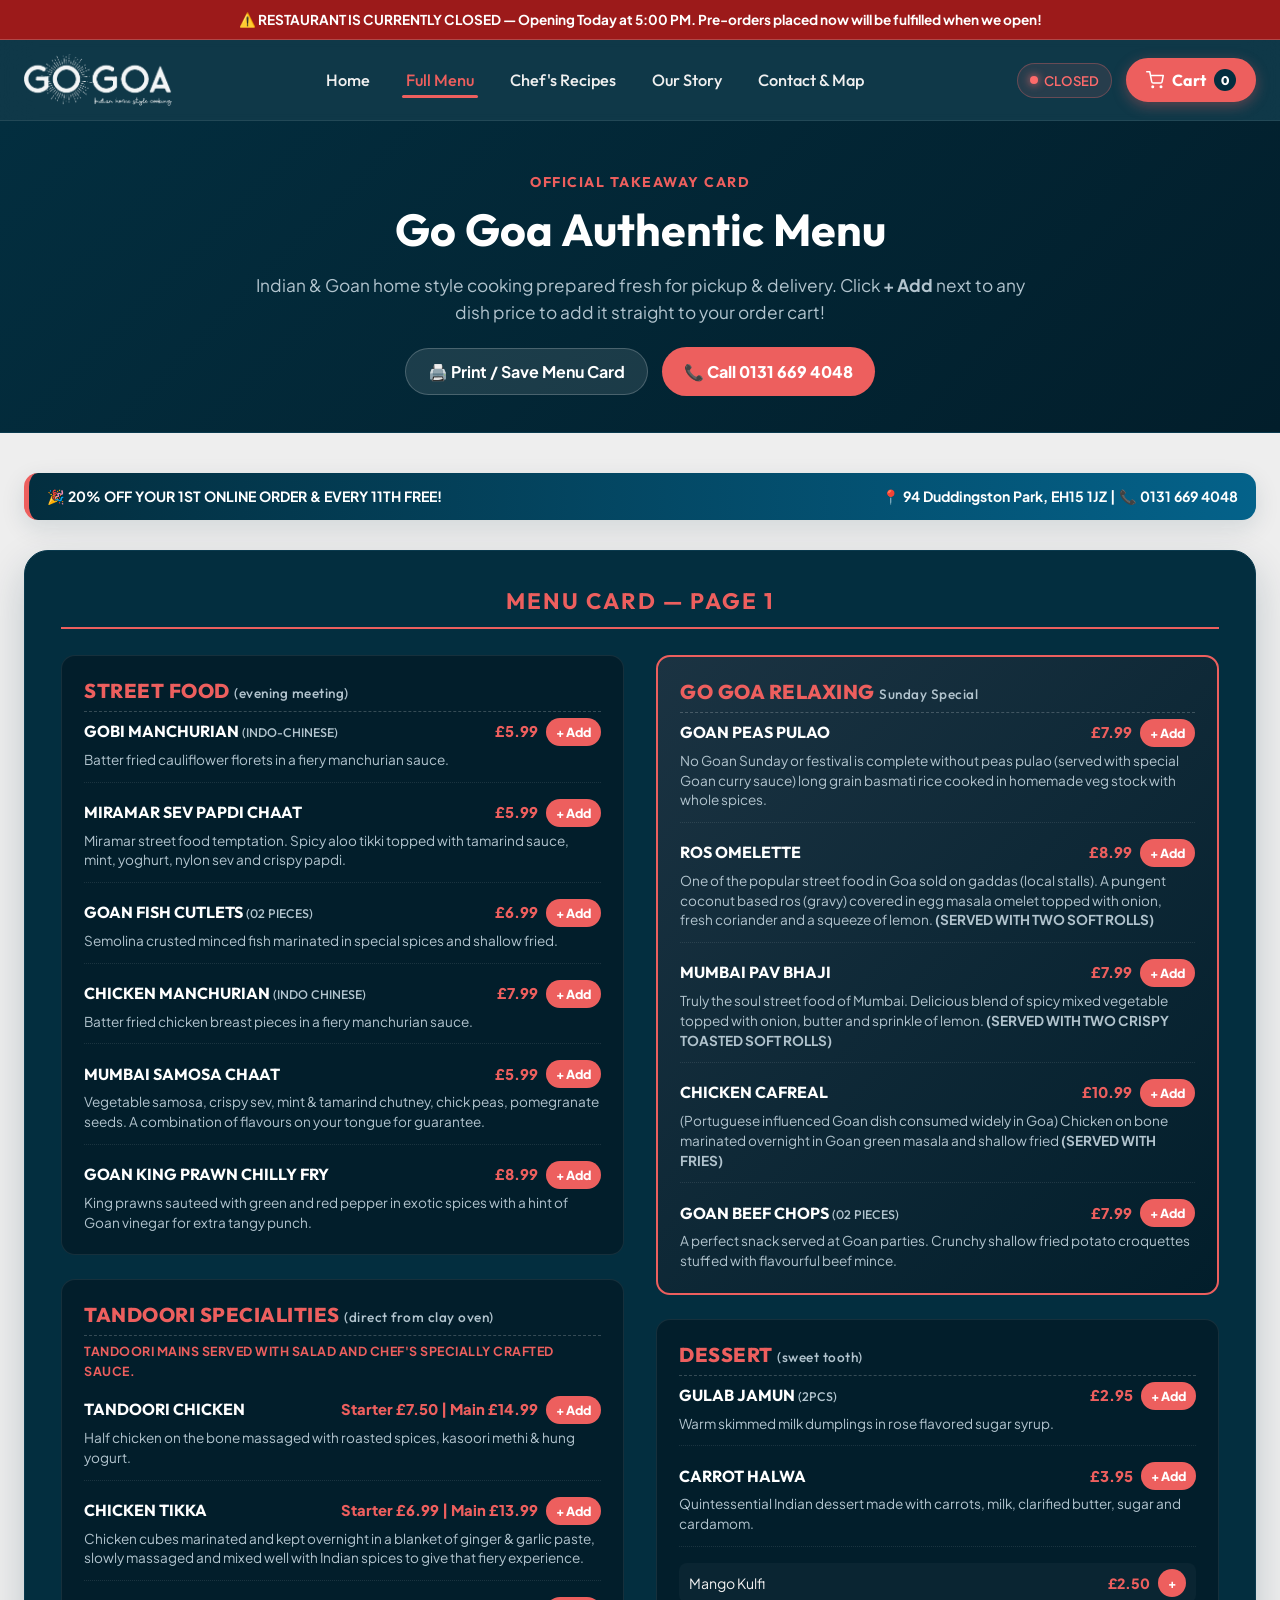
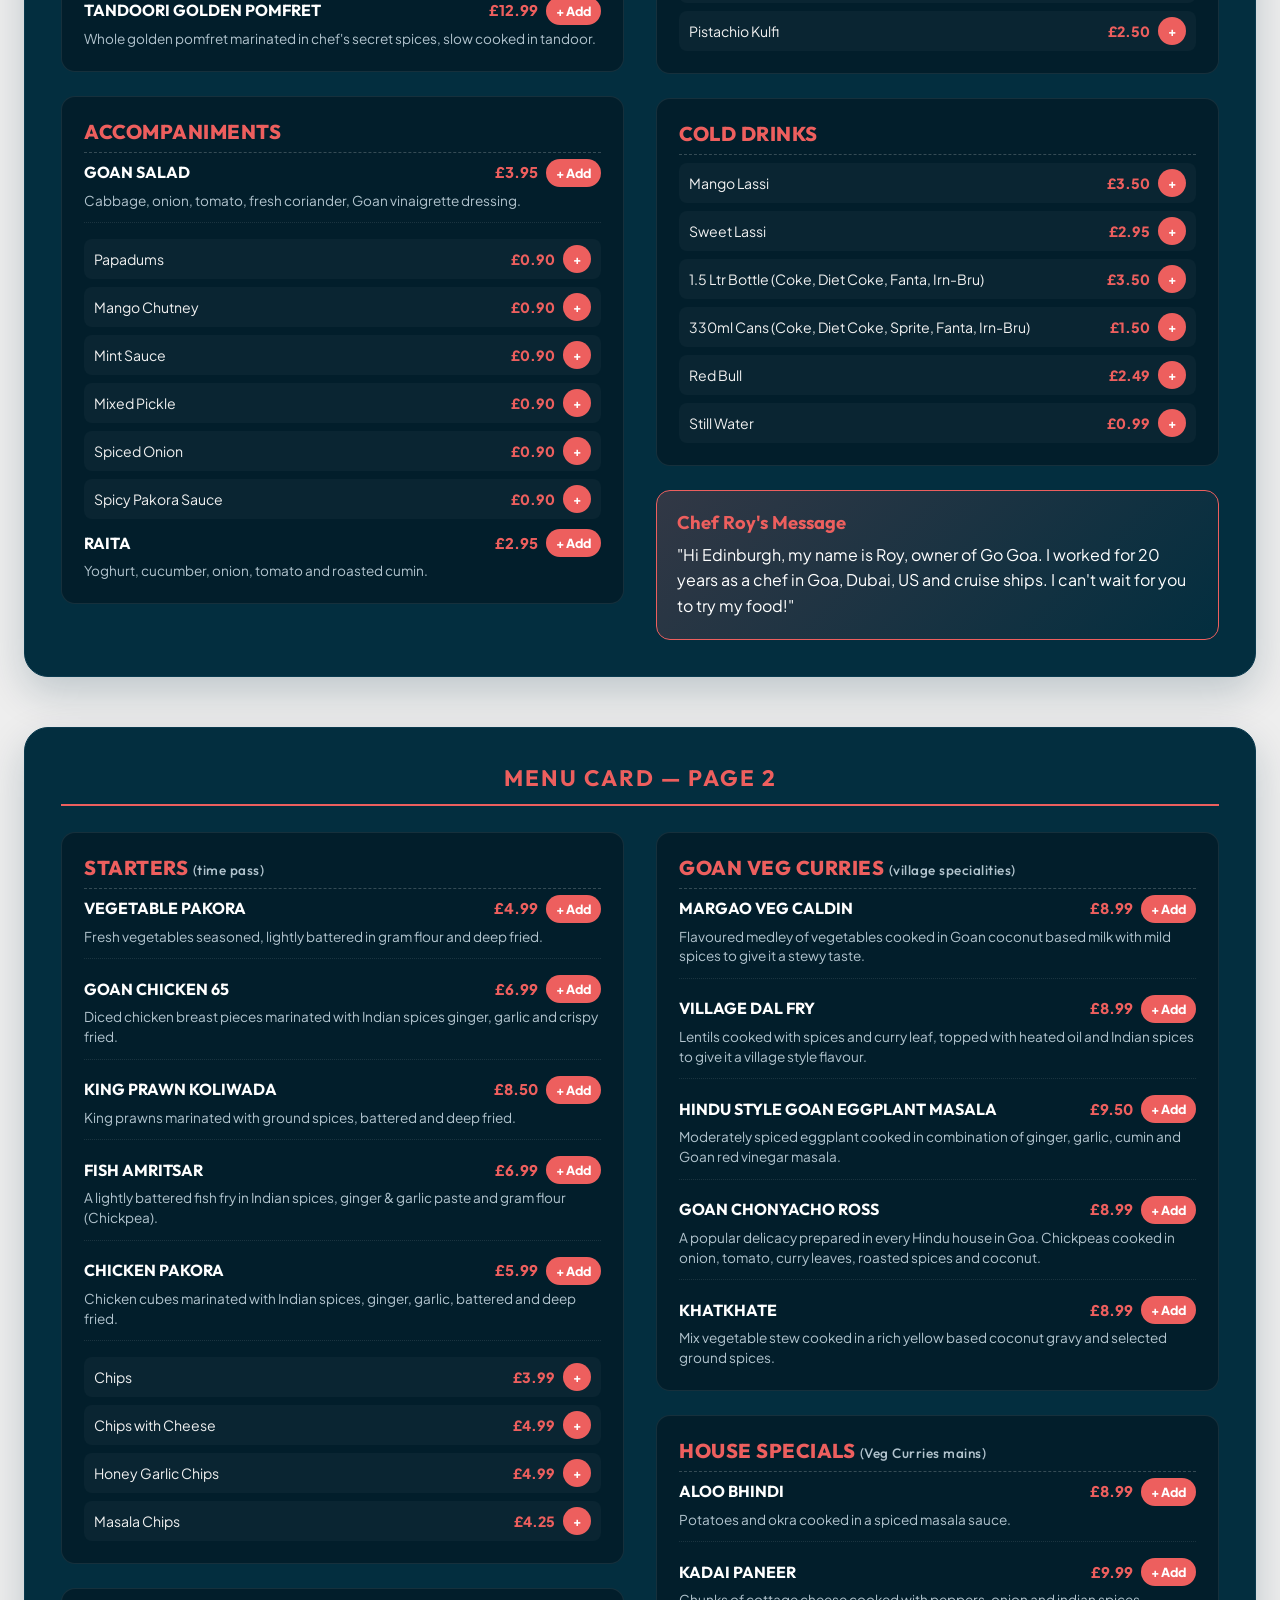
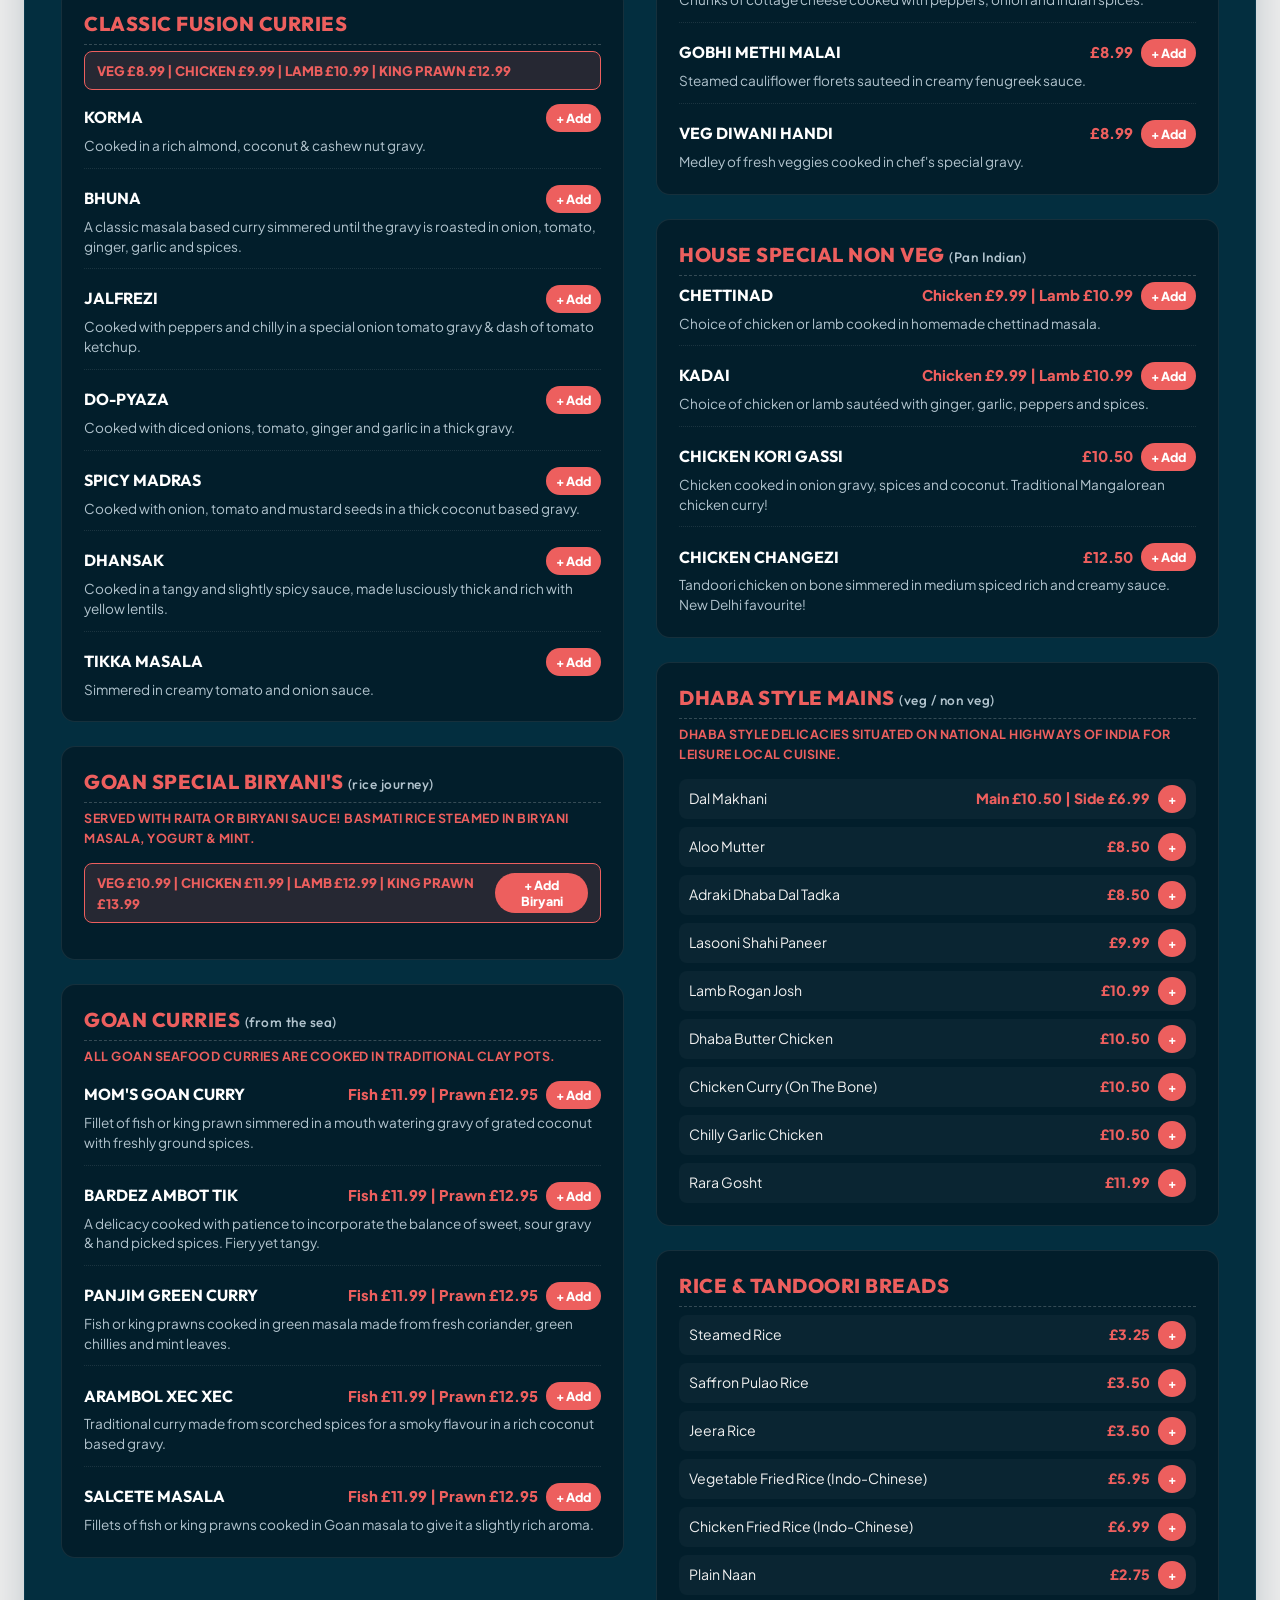
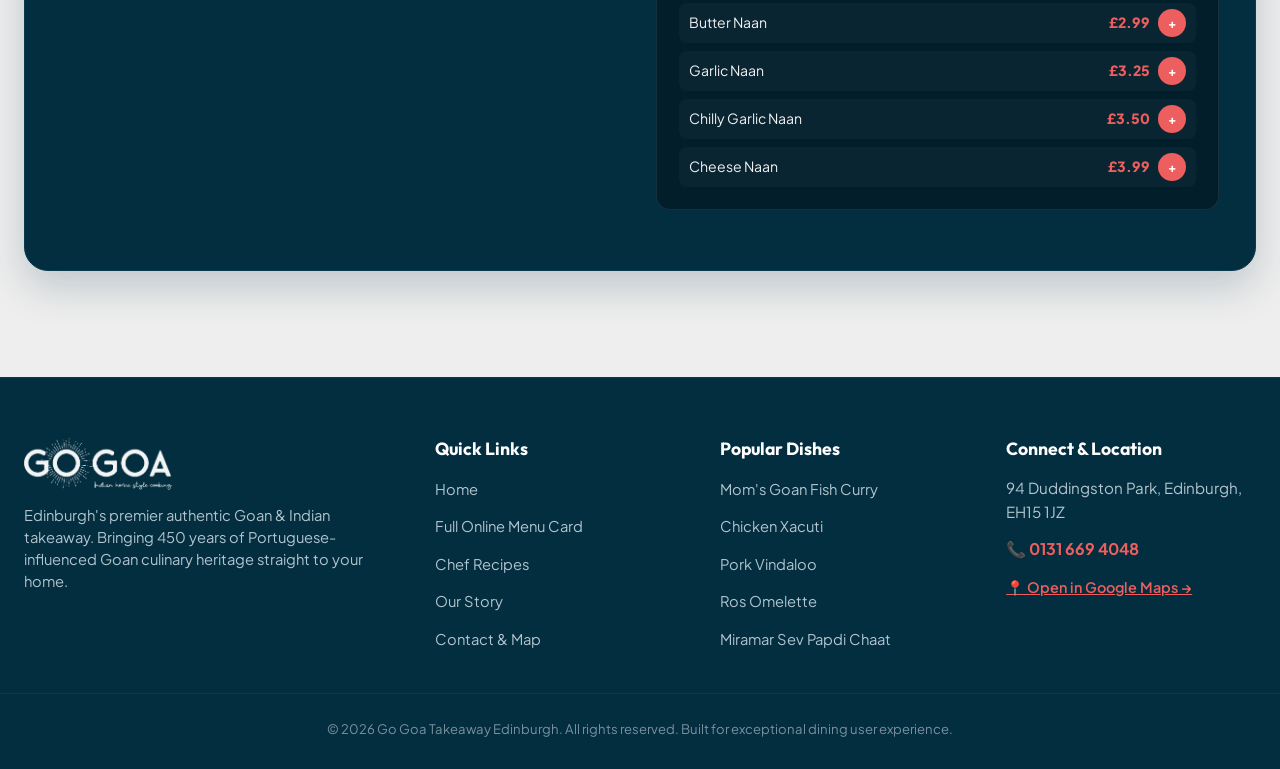
==== commit 45e72870: "refactor: enhance global CSS responsive design and update navigation component structure for mobile-" ====
--- a/menu.html
+++ b/menu.html
@@ -2,7 +2,7 @@
 <html lang="en-GB">
 <head>
   <meta charset="UTF-8">
-  <meta name="viewport" content="width=device-width, initial-scale=1.0">
+  <meta name="viewport" content="width=device-width, initial-scale=1.0, viewport-fit=cover">
   <title>Takeaway Menu Card | Go Goa Edinburgh</title>
   <meta name="description" content="Official takeaway written menu for Go Goa Edinburgh. Authentic Goan and Indian home style cooking freshly prepared for pickup and delivery.">
   
@@ -10,7 +10,7 @@
   <link rel="icon" type="image/jpg" href="https://gogoaedinburgh.co.uk/wp-content/uploads/2022/07/cropped-go-goa-indian-food-delivery-in-edinburgh-favicon--270x270.jpg">
 
   <!-- Stylesheet -->
-  <link rel="stylesheet" href="styles.css?v=107">
+  <link rel="stylesheet" href="styles.css?v=108">
 </head>
 <body class="menu-card-body">
 
@@ -659,44 +659,46 @@
     </div>
   </main>
 
-  <!-- Cart Drawer Overlay -->
+  <!-- Slide-over Shopping Cart Drawer -->
   <div class="cart-drawer-overlay" id="cart-drawer-overlay">
     <div class="cart-drawer">
       <div class="cart-header">
-        <h3>🛒 Your Order</h3>
-        <button class="cart-close-btn" id="close-cart-btn">&times;</button>
-      </div>
-
-      <div class="order-type-toggle">
+        <h3>Your Order</h3>
+        <button class="close-cart-btn" id="close-cart-btn">&times;</button>
+      </div>
+
+      <div class="cart-type-toggle">
         <button class="type-btn active" id="type-pickup">
-          <span>🛍️ Collection (Pickup)</span>
+          <svg width="16" height="16" fill="none" stroke="currentColor" stroke-width="2" stroke-linecap="round" stroke-linejoin="round" viewBox="0 0 24 24"><path d="M6 2L3 6v14a2 2 0 0 0 2 2h14a2 2 0 0 0 2-2V6l-3-4z"/><line x1="3" y1="6" x2="21" y2="6"/><path d="M16 10a4 4 0 0 1-8 0"/></svg>
+          Pick Up
         </button>
         <button class="type-btn" id="type-delivery">
-          <span>🛵 Delivery (£2.50)</span>
+          <svg width="16" height="16" fill="none" stroke="currentColor" stroke-width="2" stroke-linecap="round" stroke-linejoin="round" viewBox="0 0 24 24"><rect x="1" y="3" width="15" height="13" rx="2"/><path d="M16 8h4l3 3v5h-7V8zM5.5 21a1.5 1.5 0 1 0 0-3 1.5 1.5 0 0 0 0 3zm13 0a1.5 1.5 0 1 0 0-3 1.5 1.5 0 0 0 0 3z"/></svg>
+          Delivery (£2.50)
         </button>
       </div>
 
-      <div id="discount-notice" class="discount-notice" style="display: none;"></div>
-
-      <div class="cart-body" id="cart-items-container">
+      <div class="cart-items-body" id="cart-items-container">
         <!-- Rendered dynamically -->
       </div>
 
       <div class="cart-footer">
+        <div id="discount-notice" class="discount-notice" style="display:none;"></div>
+
         <div class="cart-summary-line">
           <span>Subtotal</span>
           <span id="cart-subtotal">£0.00</span>
         </div>
-        <div class="cart-summary-line discount-line" id="discount-line" style="display:none; color: var(--accent-saffron);">
-          <span>10% Wed/Thu Discount</span>
-          <span id="cart-discount">-£0.00</span>
+        <div class="cart-summary-line" id="discount-line" style="display:none;">
+          <span id="discount-label">Wed/Thu Discount (10%)</span>
+          <span id="cart-discount" style="color: #2ECC71;">-£0.00</span>
         </div>
         <div class="cart-summary-line">
-          <span>Delivery Charge</span>
-          <span id="cart-delivery">FREE (Pickup)</span>
-        </div>
-        <div class="cart-summary-line grand-total">
-          <span>Total Amount</span>
+          <span>Delivery Fee</span>
+          <span id="cart-delivery">FREE</span>
+        </div>
+        <div class="cart-summary-line total">
+          <span>Total Payable</span>
           <span id="cart-grand-total">£0.00</span>
         </div>
 
@@ -704,6 +706,22 @@
           <span>Proceed to Checkout →</span>
         </button>
       </div>
+    </div>
+  </div>
+
+  <!-- Restaurant Closed Pre-Order Notification Modal -->
+  <div class="modal-overlay" id="closed-modal">
+    <div class="modal-card closed-modal-card">
+      <button class="modal-close-btn" id="close-closed-modal">&times;</button>
+      <div style="font-size: 3rem; margin-bottom: 12px;">🕒</div>
+      <h3 style="color: var(--primary-navy); font-size: clamp(1.4rem, 3.5vw, 1.8rem); margin-bottom: 8px;">We Are Currently Closed</h3>
+      <p style="color: var(--accent-saffron); font-weight: 700; font-size: 1.05rem; margin-bottom: 14px;" id="closed-modal-opening-text">Opening Today at 5:00 PM (17:00)</p>
+      <p style="color: var(--text-muted); font-size: 0.92rem; line-height: 1.55; margin-bottom: 22px;">
+        Our kitchen opens Wednesday to Sunday, 5:00 PM to 10:00 PM. You can pre-select your items now, and your order will be scheduled for fulfillment when we open at 5:00 PM!
+      </p>
+      <button class="btn-primary" id="understand-preorder-btn" style="width: 100%; justify-content: center;">
+        <span>Got It • Continue Pre-Ordering</span>
+      </button>
     </div>
   </div>
 
@@ -777,7 +795,7 @@
   </nav>
 
   <!-- JavaScript Files -->
-  <script src="data.js?v=107"></script>
-  <script src="app.js?v=107"></script>
+  <script src="data.js?v=108"></script>
+  <script src="app.js?v=108"></script>
 </body>
 </html>
--- a/styles.css
+++ b/styles.css
@@ -1,5 +1,6 @@
 /* -------------------------------------------------------------
  * GO GOA TAKEAWAY & RESTAURANT - LUXURY DESIGN SYSTEM
+ * Mobile-First, Stable, Responsive across all Phone Formats
  * ------------------------------------------------------------- */
 
 @import url('https://fonts.googleapis.com/css2?family=Outfit:wght@400;500;600;700;800&family=Plus+Jakarta+Sans:ital,wght@0,400;0,500;0,600;0,700;1,400&display=swap');
@@ -62,8 +63,9 @@
   --transition: all 0.3s cubic-bezier(0.16, 1, 0.3, 1);
 }
 
-
-/* Reset & Global Base Styles */
+/* -------------------------------------------------------------
+ * Reset & Global Base Styles
+ * ------------------------------------------------------------- */
 *, *::before, *::after {
   box-sizing: border-box;
   margin: 0;
@@ -73,6 +75,8 @@
 html {
   scroll-behavior: smooth;
   font-size: 16px;
+  -webkit-text-size-adjust: 100%;
+  overflow-x: hidden;
 }
 
 body {
@@ -81,6 +85,10 @@
   color: var(--text-dark);
   line-height: 1.6;
   overflow-x: hidden;
+  position: relative;
+  width: 100%;
+  min-height: 100vh;
+  -webkit-font-smoothing: antialiased;
 }
 
 h1, h2, h3, h4, h5, h6 {
@@ -88,16 +96,24 @@
   font-weight: 700;
   line-height: 1.25;
   color: var(--primary-navy);
+  overflow-wrap: break-word;
+  word-wrap: break-word;
+}
+
+p {
+  overflow-wrap: break-word;
+  word-wrap: break-word;
 }
 
 a {
   text-decoration: none;
   color: inherit;
+  -webkit-tap-highlight-color: transparent;
 }
 
 button, input, select, textarea {
   font-family: inherit;
-  font-size: inherit;
+  font-size: 1rem;
   outline: none;
 }
 
@@ -105,6 +121,8 @@
   cursor: pointer;
   border: none;
   background: none;
+  -webkit-tap-highlight-color: transparent;
+  touch-action: manipulation;
 }
 
 img {
@@ -114,9 +132,11 @@
 }
 
 .container {
-  width: 92%;
+  width: 100%;
   max-width: 1280px;
   margin: 0 auto;
+  padding: 0 24px;
+  box-sizing: border-box;
 }
 
 /* -------------------------------------------------------------
@@ -126,14 +146,41 @@
   display: none;
   background: #9C1A1A;
   color: #FFFFFF;
-  padding: 8px 16px;
+  padding: 10px 16px;
   font-size: 0.85rem;
   font-weight: 700;
   text-align: center;
   border-bottom: 1px solid rgba(255, 255, 255, 0.2);
-}
-
-/* Announcement bar removed — dynamic discount notice handled in cart */
+  line-height: 1.4;
+}
+
+/* -------------------------------------------------------------
+ * Dynamic Discount Announcement Bar (shown on Wed/Thu)
+ * ------------------------------------------------------------- */
+.dynamic-promo-bar {
+  background: linear-gradient(90deg, var(--primary-navy) 0%, var(--primary-teal) 100%);
+  color: var(--text-white);
+  padding: 10px 16px;
+  font-size: 0.88rem;
+  font-weight: 600;
+  text-align: center;
+  position: relative;
+  z-index: 1001;
+  border-bottom: 2px solid var(--accent-gold);
+  line-height: 1.4;
+}
+
+.dynamic-promo-bar .promo-code-badge {
+  background: var(--accent-gold);
+  color: var(--primary-navy);
+  padding: 2px 10px;
+  border-radius: var(--radius-full);
+  font-weight: 800;
+  letter-spacing: 0.5px;
+  margin-left: 6px;
+  font-size: 0.82rem;
+  display: inline-block;
+}
 
 /* -------------------------------------------------------------
  * Discount Notice in Cart
@@ -150,31 +197,6 @@
   text-align: center;
 }
 
-/* Dynamic discount announcement bar (shown by JS on Wed/Thu) */
-.dynamic-promo-bar {
-  background: linear-gradient(90deg, var(--primary-navy) 0%, var(--primary-teal) 100%);
-  color: var(--text-white);
-  padding: 10px 16px;
-  font-size: 0.9rem;
-  font-weight: 600;
-  text-align: center;
-  position: relative;
-  z-index: 1001;
-  border-bottom: 2px solid var(--accent-gold);
-}
-
-.dynamic-promo-bar .promo-code-badge {
-  background: var(--accent-gold);
-  color: var(--primary-navy);
-  padding: 2px 10px;
-  border-radius: var(--radius-full);
-  font-weight: 800;
-  letter-spacing: 0.5px;
-  margin-left: 6px;
-  font-size: 0.85rem;
-}
-
-
 /* -------------------------------------------------------------
  * Main Header & Navigation
  * ------------------------------------------------------------- */
@@ -187,6 +209,7 @@
   -webkit-backdrop-filter: blur(16px);
   border-bottom: 1px solid rgba(255, 255, 255, 0.08);
   transition: var(--transition);
+  padding-top: env(safe-area-inset-top, 0px);
 }
 
 .header-container {
@@ -194,19 +217,19 @@
   align-items: center;
   justify-content: space-between;
   height: 80px;
+  gap: 16px;
 }
 
 .brand-logo {
   display: flex;
   align-items: center;
-}
-
-/* Logo displayed directly on dark header — brightness filter makes it fully visible */
+  flex-shrink: 0;
+}
+
 .header-logo-img {
-  height: 54px;
+  height: 52px;
   width: auto;
   display: block;
-  /* Makes the logo render bright/white on the dark navy header */
   filter: brightness(0) invert(1);
   opacity: 0.95;
   transition: var(--transition);
@@ -220,18 +243,19 @@
 .nav-links {
   display: flex;
   align-items: center;
-  gap: 32px;
+  gap: 28px;
   list-style: none;
 }
 
 .nav-link {
   color: var(--text-light);
   font-family: 'Outfit', sans-serif;
-  font-size: 1.05rem;
+  font-size: 1.02rem;
   font-weight: 500;
   padding: 8px 4px;
   position: relative;
   transition: var(--transition);
+  white-space: nowrap;
 }
 
 .nav-link::after {
@@ -248,68 +272,20 @@
 
 .nav-link:hover,
 .nav-link.active {
-  color: var(--accent-saffron);  /* Official: #ED5F5E coral red */
+  color: var(--accent-saffron);
 }
 
 .nav-link:hover::after,
 .nav-link.active::after {
   width: 100%;
-  background: var(--accent-saffron);  /* Official coral underline */
+  background: var(--accent-saffron);
 }
 
 .header-actions {
   display: flex;
   align-items: center;
-  gap: 16px;
-}
-
-.header-socials {
-  display: flex;
-  align-items: center;
-  gap: 8px;
-}
-
-.social-icon-btn {
-  width: 36px;
-  height: 36px;
-  border-radius: 50%;
-  background: rgba(255, 255, 255, 0.1);
-  color: white;
-  display: flex;
-  align-items: center;
-  justify-content: center;
-  transition: var(--transition);
-}
-
-.social-icon-btn:hover {
-  background: var(--accent-gold);
-  color: var(--primary-navy);
-  transform: translateY(-2px);
-}
-
-.btn-social-chip {
-  display: inline-flex;
-  align-items: center;
-  gap: 8px;
-  padding: 8px 16px;
-  border-radius: var(--radius-full);
-  font-size: 0.85rem;
-  font-weight: 700;
-  color: white;
-  transition: var(--transition);
-}
-
-.btn-social-chip.facebook {
-  background: #1877F2;
-}
-
-.btn-social-chip.instagram {
-  background: linear-gradient(45deg, #f09433 0%, #e6683c 25%, #dc2743 50%, #cc2366 75%, #bc1888 100%);
-}
-
-.btn-social-chip:hover {
-  transform: translateY(-2px);
-  box-shadow: 0 6px 16px rgba(0,0,0,0.2);
+  gap: 14px;
+  flex-shrink: 0;
 }
 
 .status-badge {
@@ -319,10 +295,12 @@
   background: rgba(255, 255, 255, 0.1);
   border: 1px solid rgba(255, 255, 255, 0.15);
   color: #55E6A5;
-  font-size: 0.85rem;
+  font-size: 0.82rem;
   font-weight: 600;
-  padding: 6px 14px;
+  padding: 6px 12px;
   border-radius: var(--radius-full);
+  white-space: nowrap;
+  flex-shrink: 0;
 }
 
 .status-badge.closed {
@@ -336,8 +314,9 @@
   height: 8px;
   background-color: currentColor;
   border-radius: 50%;
-  box-shadow: 0 0 10px currentColor;
+  box-shadow: 0 0 8px currentColor;
   animation: pulse 2s infinite;
+  flex-shrink: 0;
 }
 
 @keyframes pulse {
@@ -348,18 +327,21 @@
 
 .cart-btn {
   position: relative;
-  background: #ED5F5E;            /* #ED5F5E Primary CTA colour */
+  background: #ED5F5E;
   color: #FFFFFF;
   font-family: 'Outfit', sans-serif;
   font-weight: 700;
-  padding: 10px 20px;
+  padding: 9px 18px;
   border-radius: var(--radius-full);
   display: flex;
   align-items: center;
-  gap: 10px;
+  gap: 8px;
   border: 2px solid #ED5F5E;
   transition: var(--transition);
   box-shadow: 0 4px 14px rgba(237, 95, 94, 0.35);
+  white-space: nowrap;
+  flex-shrink: 0;
+  min-height: 40px;
 }
 
 .cart-btn:hover {
@@ -369,13 +351,14 @@
 }
 
 .cart-count {
-  background: #032E3F;         /* Dark navy for high contrast count badge */
+  background: #032E3F;
   color: #FFFFFF;
-  font-size: 0.8rem;
+  font-size: 0.78rem;
   font-weight: 800;
-  width: 22px;
+  min-width: 22px;
   height: 22px;
-  border-radius: 50%;
+  padding: 0 6px;
+  border-radius: var(--radius-full);
   display: flex;
   align-items: center;
   justify-content: center;
@@ -387,16 +370,18 @@
 .mobile-menu-toggle {
   display: none;
   flex-direction: column;
-  justify-content: space-between;
+  justify-content: center;
+  gap: 5px;
   width: 42px;
-  height: 40px;
-  padding: 10px 9px;
+  height: 42px;
+  padding: 8px;
   background: rgba(255, 255, 255, 0.08);
   border: 1px solid rgba(255, 255, 255, 0.15);
   border-radius: var(--radius-sm);
   cursor: pointer;
   transition: var(--transition);
   z-index: 1002;
+  flex-shrink: 0;
 }
 
 .mobile-menu-toggle:hover,
@@ -415,7 +400,7 @@
 }
 
 .mobile-menu-toggle.active .hamburger-line:nth-child(1) {
-  transform: translateY(8px) rotate(45deg);
+  transform: translateY(7px) rotate(45deg);
 }
 
 .mobile-menu-toggle.active .hamburger-line:nth-child(2) {
@@ -424,7 +409,7 @@
 }
 
 .mobile-menu-toggle.active .hamburger-line:nth-child(3) {
-  transform: translateY(-8px) rotate(-45deg);
+  transform: translateY(-7px) rotate(-45deg);
 }
 
 /* Mobile Nav Overlay Backdrop */
@@ -459,13 +444,18 @@
   display: flex;
   flex-direction: column;
   transform: translateX(100%);
-  transition: transform 0.35s cubic-bezier(0.16, 1, 0.3, 1);
+  visibility: hidden;
+  transition: transform 0.35s cubic-bezier(0.16, 1, 0.3, 1), visibility 0.35s;
   box-shadow: -10px 0 30px rgba(0, 0, 0, 0.5);
   overflow-y: auto;
+  -webkit-overflow-scrolling: touch;
+  padding-top: env(safe-area-inset-top, 0px);
+  padding-bottom: max(20px, env(safe-area-inset-bottom, 0px));
 }
 
 .mobile-nav-drawer.active {
   transform: translateX(0);
+  visibility: visible;
 }
 
 .mobile-drawer-header {
@@ -477,12 +467,12 @@
 }
 
 .drawer-logo .header-logo-img {
-  height: 40px;
+  height: 38px;
 }
 
 .drawer-close-btn {
-  width: 36px;
-  height: 36px;
+  width: 38px;
+  height: 38px;
   border-radius: 50%;
   background: rgba(255, 255, 255, 0.08);
   color: var(--text-white);
@@ -525,10 +515,13 @@
   font-size: 1.05rem;
   font-weight: 600;
   transition: var(--transition);
+  min-height: 48px;
 }
 
 .drawer-icon {
   font-size: 1.2rem;
+  width: 24px;
+  text-align: center;
 }
 
 .mobile-drawer-link:hover,
@@ -552,13 +545,14 @@
   align-items: center;
   justify-content: space-between;
   background: linear-gradient(135deg, var(--accent-gold) 0%, var(--accent-saffron) 100%);
-  color: var(--primary-navy);
+  color: #FFFFFF;
   font-weight: 800;
   padding: 14px 18px;
   border-radius: var(--radius-sm);
   font-size: 0.95rem;
   box-shadow: 0 4px 15px rgba(237, 95, 94, 0.3);
   transition: var(--transition);
+  min-height: 48px;
 }
 
 .drawer-contact-info {
@@ -581,7 +575,7 @@
   position: relative;
   background: var(--primary-navy);
   color: var(--text-white);
-  padding: 80px 0 100px 0;
+  padding: 70px 0 90px 0;
   overflow: hidden;
 }
 
@@ -611,65 +605,70 @@
   background: rgba(230, 159, 29, 0.15);
   border: 1px solid rgba(230, 159, 29, 0.3);
   color: var(--accent-gold);
-  font-size: 0.9rem;
+  font-size: 0.85rem;
   font-weight: 700;
   text-transform: uppercase;
-  letter-spacing: 1px;
-  padding: 6px 16px;
+  letter-spacing: 0.8px;
+  padding: 6px 14px;
   border-radius: var(--radius-full);
-  margin-bottom: 20px;
+  margin-bottom: 18px;
 }
 
 .hero-title {
-  font-size: 3.6rem;
+  font-size: clamp(2.2rem, 5vw + 0.5rem, 3.6rem);
   font-weight: 800;
   color: var(--text-white);
   margin-bottom: 20px;
   letter-spacing: -0.5px;
+  line-height: 1.2;
 }
 
 .hero-title span {
   color: var(--accent-gold);
-  background: linear-gradient(135deg, #F5EDD0 0%, #C8AA64 100%);  /* Official gold #c8aa64 */
+  background: linear-gradient(135deg, #F5EDD0 0%, #C8AA64 100%);
   -webkit-background-clip: text;
   background-clip: text;
   -webkit-text-fill-color: transparent;
 }
 
 .hero-subtitle {
-  font-size: 1.15rem;
+  font-size: clamp(0.98rem, 1.5vw + 0.5rem, 1.15rem);
   color: #B2C4CE;
-  margin-bottom: 36px;
+  margin-bottom: 32px;
   max-width: 580px;
+  line-height: 1.6;
 }
 
 .hero-ctas {
   display: flex;
   align-items: center;
-  gap: 16px;
+  gap: 14px;
   flex-wrap: wrap;
 }
 
 .btn-primary {
-  background: #ED5F5E;         /* #ED5F5E Primary CTA colour */
+  background: #ED5F5E;
   color: #FFFFFF;
   font-family: 'Outfit', sans-serif;
   font-weight: 700;
-  font-size: 1.05rem;
-  padding: 14px 32px;
+  font-size: 1rem;
+  padding: 14px 28px;
   border-radius: var(--radius-full);
   display: inline-flex;
   align-items: center;
+  justify-content: center;
   gap: 10px;
   border: 2px solid #ED5F5E;
   transition: var(--transition);
   box-shadow: 0 6px 20px rgba(237, 95, 94, 0.4);
+  min-height: 48px;
+  touch-action: manipulation;
 }
 
 .btn-primary:hover {
   background: #D94A49;
   border-color: #D94A49;
-  transform: translateY(-3px);
+  transform: translateY(-2px);
   box-shadow: 0 10px 28px rgba(237, 95, 94, 0.5);
 }
 
@@ -679,13 +678,16 @@
   color: var(--text-white);
   font-family: 'Outfit', sans-serif;
   font-weight: 600;
-  font-size: 1.05rem;
-  padding: 14px 28px;
+  font-size: 1rem;
+  padding: 14px 26px;
   border-radius: var(--radius-full);
   display: inline-flex;
   align-items: center;
+  justify-content: center;
   gap: 10px;
   transition: var(--transition);
+  min-height: 48px;
+  touch-action: manipulation;
 }
 
 .btn-secondary:hover {
@@ -696,6 +698,7 @@
 .hero-visual {
   position: relative;
   text-align: center;
+  width: 100%;
 }
 
 .hero-main-img {
@@ -719,33 +722,38 @@
   right: 20px;
   background: rgba(3, 46, 63, 0.95);
   backdrop-filter: blur(12px);
+  -webkit-backdrop-filter: blur(12px);
   border: 1px solid rgba(200, 170, 100, 0.3);
-  padding: 16px 22px;
+  padding: 14px 20px;
   border-radius: var(--radius-md);
   box-shadow: var(--shadow-lg);
   display: flex;
   align-items: center;
-  gap: 16px;
-  min-width: 220px;
+  gap: 14px;
+  max-width: 100%;
 }
 
 .hero-badge-floating img {
-  width: 64px;
-  height: 64px;
+  width: 54px;
+  height: 54px;
   object-fit: contain;
   flex-shrink: 0;
 }
 
+.hero-badge-text {
+  text-align: left;
+}
+
 .hero-badge-text h5 {
   color: #FFFFFF;
-  font-size: 1rem;
+  font-size: 0.95rem;
   font-weight: 700;
   margin-bottom: 2px;
 }
 
 .hero-badge-text p {
-  color: #C8AA64;              /* Official GoGoa champagne gold */
-  font-size: 0.82rem;
+  color: #C8AA64;
+  font-size: 0.8rem;
 }
 
 /* -------------------------------------------------------------
@@ -760,19 +768,19 @@
 
 .highlights-grid {
   display: grid;
-  grid-template-columns: repeat(auto-fit, minmax(260px, 1fr));
-  gap: 24px;
+  grid-template-columns: repeat(auto-fit, minmax(min(100%, 250px), 1fr));
+  gap: 20px;
 }
 
 .highlight-card {
   background: var(--bg-card);
-  padding: 24px 28px;
+  padding: 22px 24px;
   border-radius: var(--radius-md);
   box-shadow: var(--shadow-md);
   border: 1px solid var(--border-light);
   display: flex;
-  gap: 18px;
-  align-items: center;         /* centres icon with text block */
+  gap: 16px;
+  align-items: center;
   transition: var(--transition);
 }
 
@@ -783,12 +791,12 @@
 }
 
 .highlight-icon {
-  font-size: 2rem;
-  background: #E8F5FA;          /* Official light teal tint */
+  font-size: 1.8rem;
+  background: #E8F5FA;
   border: 2px solid rgba(3,46,63,0.10);
-  width: 58px;
-  height: 58px;
-  border-radius: 14px;
+  width: 52px;
+  height: 52px;
+  border-radius: 12px;
   display: flex;
   align-items: center;
   justify-content: center;
@@ -797,13 +805,13 @@
 }
 
 .highlight-info h4 {
-  font-size: 1.1rem;
+  font-size: 1.05rem;
   color: var(--primary-navy);
   margin-bottom: 4px;
 }
 
 .highlight-info p {
-  font-size: 0.9rem;
+  font-size: 0.88rem;
   color: var(--text-muted);
 }
 
@@ -813,29 +821,29 @@
 .section-header {
   text-align: center;
   max-width: 680px;
-  margin: 0 auto 48px auto;
+  margin: 0 auto 40px auto;
 }
 
 .section-subtitle {
-  color: var(--accent-saffron);      /* Official GoGoa coral: #ED5F5E */
+  color: var(--accent-saffron);
   font-family: 'Outfit', sans-serif;
   font-weight: 700;
   text-transform: uppercase;
   letter-spacing: 1.5px;
-  font-size: 0.9rem;
+  font-size: 0.88rem;
   margin-bottom: 8px;
   display: block;
 }
 
 .section-title {
-  font-size: 2.5rem;
+  font-size: clamp(1.8rem, 4vw + 0.5rem, 2.5rem);
   color: var(--primary-navy);
   font-weight: 800;
 }
 
 .section-desc {
   color: var(--text-muted);
-  font-size: 1.05rem;
+  font-size: clamp(0.92rem, 1.2vw + 0.4rem, 1.05rem);
   margin-top: 10px;
 }
 
@@ -843,50 +851,53 @@
  * Menu & Takeaway Section
  * ------------------------------------------------------------- */
 .menu-section {
-  padding: 80px 0;
+  padding: 70px 0;
   background: var(--bg-main);
 }
 
 .menu-controls {
-  margin-bottom: 32px;
+  margin-bottom: 28px;
 }
 
 .menu-search-wrapper {
   position: relative;
   max-width: 540px;
-  margin: 0 auto 24px auto;
+  margin: 0 auto 20px auto;
+  width: 100%;
 }
 
 .menu-search-input {
   width: 100%;
-  padding: 16px 20px 16px 52px;
+  padding: 14px 20px 14px 48px;
   border-radius: var(--radius-full);
   border: 1px solid var(--border-light);
   background: var(--bg-card);
   box-shadow: var(--shadow-sm);
-  font-size: 1rem;
-  transition: var(--transition);
+  font-size: 16px; /* Prevents unwanted iOS zoom */
+  transition: var(--transition);
+  box-sizing: border-box;
 }
 
 .menu-search-input:focus {
-  border-color: var(--accent-cyan);   /* Official input focus: #04A4CC */
+  border-color: var(--accent-cyan);
   box-shadow: 0 0 0 4px rgba(4, 164, 204, 0.15);
 }
 
 .search-icon {
   position: absolute;
-  left: 20px;
+  left: 18px;
   top: 50%;
   transform: translateY(-50%);
   color: var(--text-muted);
-  font-size: 1.2rem;
+  font-size: 1.1rem;
+  pointer-events: none;
 }
 
 .filter-chips {
   display: flex;
   align-items: center;
   justify-content: center;
-  gap: 10px;
+  gap: 8px;
   flex-wrap: wrap;
 }
 
@@ -894,14 +905,17 @@
   background: var(--bg-card);
   border: 1px solid var(--border-light);
   color: var(--text-muted);
-  padding: 8px 18px;
+  padding: 8px 16px;
   border-radius: var(--radius-full);
-  font-size: 0.9rem;
+  font-size: 0.88rem;
   font-weight: 600;
   transition: var(--transition);
-  display: flex;
+  display: inline-flex;
   align-items: center;
   gap: 6px;
+  white-space: nowrap;
+  min-height: 38px;
+  touch-action: manipulation;
 }
 
 .chip-btn:hover,
@@ -913,11 +927,14 @@
 
 .category-scroll-container {
   display: flex;
-  gap: 12px;
+  gap: 10px;
   overflow-x: auto;
-  padding: 12px 4px 20px 4px;
-  margin-bottom: 40px;
+  -webkit-overflow-scrolling: touch;
+  padding: 8px 4px 18px 4px;
+  margin-bottom: 36px;
   scrollbar-width: thin;
+  scroll-snap-type: x proximity;
+  -ms-overflow-style: -ms-autohiding-scrollbar;
 }
 
 .category-scroll-container::-webkit-scrollbar {
@@ -933,17 +950,21 @@
   flex-shrink: 0;
   background: var(--bg-card);
   border: 1px solid var(--border-light);
-  padding: 12px 20px;
+  padding: 10px 18px;
   border-radius: var(--radius-md);
   display: flex;
   align-items: center;
-  gap: 10px;
+  gap: 8px;
   font-family: 'Outfit', sans-serif;
   font-weight: 600;
-  font-size: 0.95rem;
+  font-size: 0.92rem;
   color: var(--text-dark);
   box-shadow: var(--shadow-sm);
   transition: var(--transition);
+  white-space: nowrap;
+  scroll-snap-align: start;
+  min-height: 44px;
+  touch-action: manipulation;
 }
 
 .cat-tab-btn:hover,
@@ -956,13 +977,13 @@
 }
 
 .cat-tab-icon {
-  font-size: 1.3rem;
+  font-size: 1.2rem;
 }
 
 .menu-dishes-grid {
   display: grid;
-  grid-template-columns: repeat(auto-fill, minmax(340px, 1fr));
-  gap: 28px;
+  grid-template-columns: repeat(auto-fill, minmax(min(100%, 300px), 1fr));
+  gap: 24px;
 }
 
 .dish-card {
@@ -975,10 +996,12 @@
   flex-direction: column;
   transition: var(--transition);
   position: relative;
+  width: 100%;
+  box-sizing: border-box;
 }
 
 .dish-card:hover {
-  transform: translateY(-6px);
+  transform: translateY(-4px);
   box-shadow: var(--shadow-lg);
   border-color: rgba(230, 159, 29, 0.4);
 }
@@ -999,15 +1022,17 @@
 }
 
 .dish-card:hover .dish-img {
-  transform: scale(1.06);
+  transform: scale(1.05);
 }
 
 .dish-badge-container {
   position: absolute;
-  top: 12px;
-  left: 12px;
+  top: 10px;
+  left: 10px;
   display: flex;
   gap: 6px;
+  flex-wrap: wrap;
+  max-width: calc(100% - 20px);
 }
 
 .badge-veg {
@@ -1015,7 +1040,7 @@
   color: white;
   font-size: 0.72rem;
   font-weight: 700;
-  padding: 3px 9px;
+  padding: 3px 8px;
   border-radius: var(--radius-full);
   display: flex;
   align-items: center;
@@ -1027,21 +1052,21 @@
   color: white;
   font-size: 0.72rem;
   font-weight: 700;
-  padding: 3px 9px;
+  padding: 3px 8px;
   border-radius: var(--radius-full);
 }
 
 .badge-popular {
-  background: var(--accent-saffron);  /* Official GoGoa coral #ED5F5E */
+  background: var(--accent-saffron);
   color: white;
   font-size: 0.72rem;
   font-weight: 800;
-  padding: 3px 9px;
+  padding: 3px 8px;
   border-radius: var(--radius-full);
 }
 
 .dish-content {
-  padding: 20px;
+  padding: 18px;
   display: flex;
   flex-direction: column;
   flex-grow: 1;
@@ -1051,42 +1076,49 @@
   display: flex;
   justify-content: space-between;
   align-items: flex-start;
-  gap: 12px;
+  gap: 10px;
   margin-bottom: 8px;
 }
 
 .dish-title {
-  font-size: 1.15rem;
+  font-size: 1.1rem;
   color: var(--primary-navy);
   font-weight: 700;
+  line-height: 1.3;
+  flex: 1;
+  word-wrap: break-word;
 }
 
 .dish-price {
   font-family: 'Outfit', sans-serif;
-  font-size: 1.2rem;
+  font-size: 1.18rem;
   font-weight: 800;
   color: var(--accent-saffron);
   white-space: nowrap;
+  flex-shrink: 0;
 }
 
 .dish-desc {
-  font-size: 0.9rem;
+  font-size: 0.88rem;
   color: var(--text-muted);
-  margin-bottom: 20px;
+  margin-bottom: 16px;
   flex-grow: 1;
+  line-height: 1.45;
 }
 
 .dish-footer {
   display: flex;
   align-items: center;
   justify-content: space-between;
+  gap: 10px;
   margin-top: auto;
-  padding-top: 12px;
+  padding-top: 14px;
   border-top: 1px dashed var(--border-light);
+  flex-wrap: wrap;
 }
 
 .spice-rating {
-  font-size: 0.85rem;
+  font-size: 0.82rem;
   color: var(--accent-spice);
 }
 
@@ -1103,6 +1135,8 @@
   transition: var(--transition);
   white-space: nowrap;
   box-shadow: 0 2px 8px rgba(237, 95, 94, 0.3);
+  min-height: 38px;
+  touch-action: manipulation;
 }
 
 .btn-add-cart:hover {
@@ -1117,7 +1151,7 @@
   display: flex;
   align-items: center;
   gap: 4px;
-  font-size: 0.8rem;
+  font-size: 0.82rem;
   color: var(--text-muted);
 }
 
@@ -1126,29 +1160,30 @@
   font-weight: 600;
   color: var(--text-muted);
   margin-right: 4px;
+  white-space: nowrap;
 }
 
 .spice-selector select {
-  font-size: 0.8rem;
-  padding: 3px 8px;
+  font-size: 16px; /* Prevents unwanted iOS zoom */
+  padding: 4px 8px;
   border-radius: var(--radius-sm);
   border: 1px solid var(--border-light);
   background: var(--bg-main);
   color: var(--text-dark);
   cursor: pointer;
   transition: var(--transition);
+  min-height: 34px;
 }
 
 .spice-selector select:focus {
   border-color: var(--accent-gold);
-  outline: none;
 }
 
 /* -------------------------------------------------------------
  * Chef's Recipes Section
  * ------------------------------------------------------------- */
 .recipes-section {
-  padding: 90px 0;
+  padding: 80px 0;
   background: var(--bg-dark);
   color: var(--text-white);
   position: relative;
@@ -1160,8 +1195,8 @@
 
 .recipes-grid {
   display: grid;
-  grid-template-columns: repeat(auto-fit, minmax(340px, 1fr));
-  gap: 32px;
+  grid-template-columns: repeat(auto-fit, minmax(min(100%, 300px), 1fr));
+  gap: 28px;
 }
 
 .recipe-card {
@@ -1175,14 +1210,14 @@
 }
 
 .recipe-card:hover {
-  transform: translateY(-6px);
+  transform: translateY(-4px);
   border-color: var(--accent-gold);
   box-shadow: 0 16px 36px rgba(0, 0, 0, 0.4);
 }
 
 .recipe-img-wrapper {
   position: relative;
-  height: 220px;
+  height: 200px;
 }
 
 .recipe-img {
@@ -1192,7 +1227,7 @@
 }
 
 .recipe-content {
-  padding: 24px;
+  padding: 20px;
   display: flex;
   flex-direction: column;
   flex-grow: 1;
@@ -1200,25 +1235,28 @@
 
 .recipe-meta {
   display: flex;
-  gap: 16px;
-  font-size: 0.85rem;
+  gap: 14px;
+  font-size: 0.82rem;
   color: var(--accent-gold);
   margin-bottom: 10px;
+  flex-wrap: wrap;
 }
 
 .recipe-title {
   color: var(--text-white);
-  font-size: 1.35rem;
-  margin-bottom: 12px;
+  font-size: 1.25rem;
+  margin-bottom: 10px;
+  line-height: 1.3;
 }
 
 .recipe-quote {
   font-style: italic;
   color: #B2C4CE;
-  font-size: 0.95rem;
+  font-size: 0.9rem;
   margin-bottom: 20px;
   border-left: 3px solid var(--accent-gold);
   padding-left: 12px;
+  line-height: 1.5;
 }
 
 .btn-recipe-view {
@@ -1231,6 +1269,10 @@
   border-radius: var(--radius-full);
   text-align: center;
   transition: var(--transition);
+  min-height: 42px;
+  display: inline-flex;
+  align-items: center;
+  justify-content: center;
 }
 
 .btn-recipe-view:hover {
@@ -1242,49 +1284,97 @@
  * Our Story Section
  * ------------------------------------------------------------- */
 .story-section {
-  padding: 90px 0;
+  padding: 80px 0;
   background: var(--bg-main);
 }
 
 .story-grid {
   display: grid;
   grid-template-columns: 1fr 1fr;
-  gap: 60px;
+  gap: 48px;
   align-items: center;
 }
 
 .story-content h2 {
-  font-size: 2.8rem;
-  margin-bottom: 24px;
+  font-size: clamp(1.8rem, 4vw + 0.5rem, 2.8rem);
+  margin-bottom: 20px;
   color: var(--primary-navy);
 }
 
 .story-content p {
   color: var(--text-muted);
-  font-size: 1.05rem;
-  margin-bottom: 20px;
+  font-size: 1rem;
+  margin-bottom: 18px;
+  line-height: 1.6;
 }
 
 .story-founders-box {
   background: var(--bg-card);
-  padding: 24px;
+  padding: 20px;
   border-radius: var(--radius-md);
   border-left: 4px solid var(--accent-gold);
   box-shadow: var(--shadow-md);
-  margin-top: 28px;
+  margin-top: 24px;
 }
 
 .story-founders-box h4 {
-  font-size: 1.1rem;
+  font-size: 1.05rem;
   color: var(--primary-navy);
   margin-bottom: 6px;
+}
+
+.story-chef-container {
+  text-align: center;
+}
+
+.story-chef-wrapper {
+  position: relative;
+  display: inline-block;
+  max-width: 420px;
+  width: 100%;
+}
+
+.story-chef-img {
+  border-radius: var(--radius-lg);
+  box-shadow: var(--shadow-lg);
+  border: 4px solid var(--accent-gold);
+  width: 100%;
+  height: auto;
+  display: block;
+}
+
+.story-chef-badge {
+  position: absolute;
+  bottom: 16px;
+  left: 16px;
+  right: 16px;
+  background: rgba(3, 46, 63, 0.92);
+  backdrop-filter: blur(10px);
+  padding: 12px 18px;
+  border-radius: var(--radius-md);
+  color: white;
+  border: 1px solid rgba(230, 159, 29, 0.4);
+  text-align: left;
+}
+
+.story-chef-badge h4 {
+  color: var(--accent-gold);
+  margin: 0;
+  font-size: 1.1rem;
+}
+
+.story-chef-badge p {
+  margin: 2px 0 0 0;
+  font-size: 0.82rem;
+  color: #B2C4CE;
+  line-height: 1.4;
 }
 
 /* -------------------------------------------------------------
  * Testimonials Section
  * ------------------------------------------------------------- */
 .testimonials-section {
-  padding: 80px 0;
+  padding: 70px 0;
   background: var(--primary-navy);
   color: var(--text-white);
   text-align: center;
@@ -1296,15 +1386,15 @@
 
 .testimonials-grid {
   display: grid;
-  grid-template-columns: repeat(auto-fit, minmax(300px, 1fr));
-  gap: 28px;
-  margin-top: 40px;
+  grid-template-columns: repeat(auto-fit, minmax(min(100%, 280px), 1fr));
+  gap: 24px;
+  margin-top: 36px;
 }
 
 .testimonial-card {
   background: rgba(255, 255, 255, 0.05);
   border: 1px solid rgba(255, 255, 255, 0.1);
-  padding: 32px;
+  padding: 24px;
   border-radius: var(--radius-md);
   text-align: left;
   display: flex;
@@ -1314,43 +1404,44 @@
 
 .stars-rating {
   color: var(--accent-gold);
-  font-size: 1.2rem;
-  margin-bottom: 16px;
+  font-size: 1.1rem;
+  margin-bottom: 12px;
 }
 
 .testimonial-quote {
-  font-size: 1.05rem;
+  font-size: 0.98rem;
   color: #D1DFE6;
-  margin-bottom: 24px;
+  margin-bottom: 20px;
+  line-height: 1.55;
 }
 
 .testimonial-author h5 {
   color: var(--text-white);
-  font-size: 1rem;
+  font-size: 0.98rem;
 }
 
 .testimonial-author p {
   color: var(--accent-gold);
-  font-size: 0.85rem;
+  font-size: 0.82rem;
 }
 
 /* -------------------------------------------------------------
  * Contact & Location Section
  * ------------------------------------------------------------- */
 .contact-section {
-  padding: 90px 0;
+  padding: 80px 0;
   background: var(--bg-main);
 }
 
 .contact-grid {
   display: grid;
   grid-template-columns: 1fr 1fr;
-  gap: 48px;
+  gap: 36px;
 }
 
 .contact-card {
   background: var(--bg-card);
-  padding: 40px;
+  padding: 32px;
   border-radius: var(--radius-lg);
   box-shadow: var(--shadow-md);
   border: 1px solid var(--border-light);
@@ -1359,68 +1450,108 @@
 .contact-info-list {
   display: flex;
   flex-direction: column;
-  gap: 24px;
-  margin-top: 32px;
+  gap: 20px;
+  margin-top: 24px;
 }
 
 .contact-info-item {
   display: flex;
-  gap: 16px;
+  gap: 14px;
   align-items: flex-start;
 }
 
 .contact-icon {
   background: var(--accent-gold-light);
   color: var(--primary-navy);
-  width: 48px;
-  height: 48px;
+  width: 44px;
+  height: 44px;
   border-radius: 12px;
   display: flex;
   align-items: center;
   justify-content: center;
-  font-size: 1.3rem;
+  font-size: 1.2rem;
   flex-shrink: 0;
 }
 
 .contact-details h5 {
-  font-size: 1rem;
+  font-size: 0.98rem;
   color: var(--primary-navy);
   margin-bottom: 2px;
 }
 
 .contact-details p {
   color: var(--text-muted);
-  font-size: 0.95rem;
+  font-size: 0.92rem;
+  line-height: 1.5;
 }
 
 .phone-link {
   color: var(--accent-saffron);
   font-weight: 700;
   margin-right: 12px;
-}
-
-.contact-form {
+  display: inline-block;
+}
+
+.btn-social-chip {
+  display: inline-flex;
+  align-items: center;
+  gap: 8px;
+  padding: 8px 14px;
+  border-radius: var(--radius-full);
+  font-size: 0.82rem;
+  font-weight: 700;
+  color: white;
+  transition: var(--transition);
+  min-height: 38px;
+}
+
+.btn-social-chip.facebook {
+  background: #1877F2;
+}
+
+.btn-social-chip.instagram {
+  background: linear-gradient(45deg, #f09433 0%, #e6683c 25%, #dc2743 50%, #cc2366 75%, #bc1888 100%);
+}
+
+.btn-social-chip:hover {
+  transform: translateY(-2px);
+  box-shadow: 0 6px 16px rgba(0,0,0,0.2);
+}
+
+.contact-card.map-card {
+  padding: 0;
+  overflow: hidden;
+  border-radius: var(--radius-lg);
+  position: relative;
+  min-height: 380px;
   display: flex;
   flex-direction: column;
-  gap: 16px;
-}
-
-.form-group input,
-.form-group textarea {
+}
+
+.map-header {
+  padding: 16px 20px;
+  background: var(--primary-navy);
+  color: white;
+}
+
+.map-header h4 {
+  color: white;
+  margin: 0;
+  font-size: 1.1rem;
+}
+
+.map-header p {
+  color: #B2C4CE;
+  font-size: 0.82rem;
+  margin: 2px 0 0 0;
+}
+
+.map-iframe {
   width: 100%;
-  padding: 14px 18px;
-  border-radius: var(--radius-md);
-  border: 1px solid var(--border-light);
-  background: #FDFCF9;
-  font-size: 0.95rem;
-  transition: var(--transition);
-}
-
-.form-group input:focus,
-.form-group textarea:focus {
-  border-color: var(--accent-gold);
-  background: white;
-  box-shadow: 0 0 0 4px rgba(230, 159, 29, 0.15);
+  height: 320px;
+  border: 0;
+  flex-grow: 1;
+  display: block;
 }
 
 /* -------------------------------------------------------------
@@ -1431,6 +1562,7 @@
   inset: 0;
   background: rgba(3, 46, 63, 0.6);
   backdrop-filter: blur(6px);
+  -webkit-backdrop-filter: blur(6px);
   z-index: 2000;
   opacity: 0;
   visibility: hidden;
@@ -1455,15 +1587,18 @@
   display: flex;
   flex-direction: column;
   transform: translateX(100%);
-  transition: transform 0.4s cubic-bezier(0.16, 1, 0.3, 1);
+  visibility: hidden;
+  transition: transform 0.4s cubic-bezier(0.16, 1, 0.3, 1), visibility 0.4s;
+  padding-top: env(safe-area-inset-top, 0px);
 }
 
 .cart-drawer-overlay.active .cart-drawer {
   transform: translateX(0);
+  visibility: visible;
 }
 
 .cart-header {
-  padding: 24px;
+  padding: 20px;
   background: var(--primary-navy);
   color: var(--text-white);
   display: flex;
@@ -1473,7 +1608,7 @@
 
 .cart-header h3 {
   color: var(--text-white);
-  font-size: 1.3rem;
+  font-size: 1.25rem;
 }
 
 .close-cart-btn {
@@ -1481,15 +1616,14 @@
   font-size: 1.6rem;
   font-weight: 300;
   line-height: 1;
-  width: 36px;
-  height: 36px;
+  width: 38px;
+  height: 38px;
   border-radius: 50%;
   display: flex;
   align-items: center;
   justify-content: center;
   background: rgba(255, 255, 255, 0.12);
   transition: var(--transition);
-  /* Fix × character vertical centering */
   padding-top: 1px;
   flex-shrink: 0;
 }
@@ -1502,7 +1636,7 @@
   display: flex;
   background: var(--bg-main);
   padding: 4px;
-  margin: 16px 24px 0 24px;
+  margin: 16px 20px 0 20px;
   border-radius: var(--radius-full);
 }
 
@@ -1511,13 +1645,14 @@
   padding: 10px 12px;
   border-radius: var(--radius-full);
   font-weight: 600;
-  font-size: 0.88rem;
+  font-size: 0.85rem;
   color: var(--text-muted);
   transition: var(--transition);
   display: flex;
   align-items: center;
   justify-content: center;
   gap: 6px;
+  min-height: 40px;
 }
 
 .type-btn.active {
@@ -1527,62 +1662,70 @@
 }
 
 .cart-items-body {
-  padding: 24px;
+  padding: 20px;
   flex-grow: 1;
   overflow-y: auto;
+  -webkit-overflow-scrolling: touch;
   display: flex;
   flex-direction: column;
-  gap: 16px;
+  gap: 14px;
 }
 
 .cart-item {
   display: flex;
   align-items: center;
-  gap: 14px;
-  padding-bottom: 16px;
+  gap: 12px;
+  padding-bottom: 14px;
   border-bottom: 1px solid var(--border-light);
 }
 
 .cart-item-img {
-  width: 60px;
-  height: 60px;
+  width: 56px;
+  height: 56px;
   border-radius: var(--radius-sm);
   object-fit: cover;
+  flex-shrink: 0;
 }
 
 .cart-item-details {
   flex-grow: 1;
+  min-width: 0;
 }
 
 .cart-item-name {
   font-weight: 700;
-  font-size: 0.95rem;
+  font-size: 0.92rem;
   color: var(--primary-navy);
+  overflow-wrap: break-word;
 }
 
 .cart-item-price {
   font-size: 0.85rem;
   color: var(--accent-saffron);
   font-weight: 700;
+  margin-top: 2px;
 }
 
 .cart-item-qty {
   display: flex;
   align-items: center;
-  gap: 8px;
+  gap: 6px;
+  flex-shrink: 0;
 }
 
 .qty-btn {
-  width: 26px;
-  height: 26px;
+  width: 32px;
+  height: 32px;
   border-radius: 50%;
   background: var(--bg-main);
   border: 1px solid var(--border-light);
   font-weight: 700;
+  font-size: 1.1rem;
   display: flex;
   align-items: center;
   justify-content: center;
   transition: var(--transition);
+  touch-action: manipulation;
 }
 
 .qty-btn:hover {
@@ -1591,62 +1734,39 @@
 }
 
 .cart-footer {
-  padding: 24px;
+  padding: 20px;
   border-top: 1px solid var(--border-light);
   background: var(--bg-main);
-}
-
-.promo-input-box {
-  display: flex;
-  gap: 8px;
-  margin-bottom: 16px;
-}
-
-.promo-input-box input {
-  flex-grow: 1;
-  padding: 10px 14px;
-  border-radius: var(--radius-sm);
-  border: 1px solid var(--border-light);
-  font-size: 0.9rem;
-  text-transform: uppercase;
-}
-
-.btn-apply-promo {
-  background: var(--primary-navy);
-  color: var(--text-white);
-  padding: 10px 16px;
-  border-radius: var(--radius-sm);
-  font-weight: 700;
-  font-size: 0.85rem;
+  padding-bottom: max(20px, calc(10px + env(safe-area-inset-bottom, 0px)));
 }
 
 .cart-summary-line {
   display: flex;
   justify-content: space-between;
   margin-bottom: 8px;
-  font-size: 0.95rem;
+  font-size: 0.92rem;
   color: var(--text-muted);
 }
 
 .cart-summary-line.total {
-  font-size: 1.2rem;
+  font-size: 1.15rem;
   font-weight: 800;
   color: var(--primary-navy);
-  margin-top: 12px;
-  padding-top: 12px;
+  margin-top: 10px;
+  padding-top: 10px;
   border-top: 1px solid var(--border-light);
 }
 
 .btn-checkout {
   width: 100%;
-  margin-top: 20px;
-  padding: 16px;
+  margin-top: 16px;
+  padding: 15px;
   border-radius: var(--radius-full);
-  background: #ED5F5E;           /* #ED5F5E Primary CTA colour */
+  background: #ED5F5E;
   color: #FFFFFF;
   font-family: 'Outfit', sans-serif;
   font-weight: 700;
-  font-size: 1rem;
+  font-size: 0.98rem;
   letter-spacing: 0.5px;
   text-transform: uppercase;
   border: 2px solid #ED5F5E;
@@ -1656,6 +1776,8 @@
   justify-content: center;
   gap: 10px;
   box-shadow: 0 6px 20px rgba(237, 95, 94, 0.4);
+  min-height: 50px;
+  touch-action: manipulation;
 }
 
 .btn-checkout:hover {
@@ -1666,18 +1788,19 @@
 }
 
 /* -------------------------------------------------------------
- * Recipe Modal
+ * Recipe & Alert Modals
  * ------------------------------------------------------------- */
 .modal-overlay {
   position: fixed;
   inset: 0;
   background: rgba(5, 28, 38, 0.85);
   backdrop-filter: blur(8px);
+  -webkit-backdrop-filter: blur(8px);
   z-index: 3000;
   display: flex;
   align-items: center;
   justify-content: center;
-  padding: 20px;
+  padding: 16px;
   opacity: 0;
   visibility: hidden;
   transition: var(--transition);
@@ -1692,27 +1815,35 @@
   background: var(--bg-card);
   width: 100%;
   max-width: 760px;
-  max-height: 90vh;
+  max-height: calc(100vh - 40px);
+  max-height: calc(100dvh - 40px);
   border-radius: var(--radius-lg);
   overflow-y: auto;
+  -webkit-overflow-scrolling: touch;
   position: relative;
   box-shadow: 0 25px 50px rgba(0,0,0,0.4);
 }
 
+.closed-modal-card {
+  max-width: 480px;
+  padding: 28px 24px;
+  text-align: center;
+}
+
 .modal-close-btn {
   position: absolute;
-  top: 16px;
-  right: 16px;
+  top: 14px;
+  right: 14px;
   z-index: 10;
-  background: rgba(3, 46, 63, 0.75);
+  background: rgba(3, 46, 63, 0.85);
   color: white;
-  width: 38px;
-  height: 38px;
+  width: 40px;
+  height: 40px;
   border-radius: 50%;
   display: flex;
   align-items: center;
   justify-content: center;
-  font-size: 1.4rem;
+  font-size: 1.5rem;
   line-height: 1;
   transition: var(--transition);
   flex-shrink: 0;
@@ -1724,43 +1855,45 @@
 
 .modal-hero-img {
   width: 100%;
-  height: 280px;
+  height: 240px;
   object-fit: cover;
 }
 
 .modal-body {
-  padding: 36px;
+  padding: 28px;
 }
 
 .modal-body h3 {
-  font-size: 2rem;
+  font-size: clamp(1.5rem, 3.5vw, 2rem);
   color: var(--primary-navy);
   margin-bottom: 8px;
 }
 
 .modal-recipe-meta {
   display: flex;
-  gap: 20px;
-  margin-bottom: 24px;
-  padding-bottom: 16px;
+  gap: 16px;
+  margin-bottom: 20px;
+  padding-bottom: 14px;
   border-bottom: 1px solid var(--border-light);
   font-weight: 600;
   color: var(--accent-saffron);
+  font-size: 0.9rem;
+  flex-wrap: wrap;
 }
 
 .ingredients-list {
   list-style: none;
-  margin: 16px 0 32px 0;
+  margin: 14px 0 24px 0;
   display: grid;
   grid-template-columns: 1fr 1fr;
-  gap: 12px;
+  gap: 10px;
 }
 
 .ingredients-list li {
   background: var(--bg-main);
-  padding: 10px 14px;
+  padding: 10px 12px;
   border-radius: var(--radius-sm);
-  font-size: 0.9rem;
+  font-size: 0.88rem;
   display: flex;
   align-items: center;
   gap: 10px;
@@ -1768,72 +1901,96 @@
 
 .ingredients-list li input {
   accent-color: var(--accent-saffron);
+  width: 16px;
+  height: 16px;
 }
 
 .steps-list {
   margin-left: 20px;
   display: flex;
   flex-direction: column;
-  gap: 16px;
+  gap: 14px;
 }
 
 .steps-list li {
-  font-size: 1rem;
+  font-size: 0.95rem;
   color: var(--text-dark);
+  line-height: 1.5;
 }
 
 /* -------------------------------------------------------------
- * Footer Section
+ * Main Footer Section
  * ------------------------------------------------------------- */
 .main-footer {
   background: var(--bg-dark);
   color: var(--text-white);
-  padding: 70px 0 30px 0;
+  padding: 60px 0 30px 0;
   border-top: 1px solid var(--border-dark);
 }
 
 .footer-grid {
   display: grid;
   grid-template-columns: 1.5fr 1fr 1fr 1fr;
-  gap: 40px;
-  margin-bottom: 50px;
+  gap: 36px;
+  margin-bottom: 40px;
 }
 
 .footer-brand p {
   color: #B2C4CE;
-  margin-top: 16px;
-  font-size: 0.95rem;
+  margin-top: 14px;
+  font-size: 0.92rem;
+  line-height: 1.5;
 }
 
 .footer-col h4 {
   color: var(--text-white);
-  font-size: 1.15rem;
-  margin-bottom: 20px;
+  font-size: 1.1rem;
+  margin-bottom: 16px;
 }
 
 .footer-links {
   list-style: none;
   display: flex;
   flex-direction: column;
-  gap: 12px;
+  gap: 10px;
 }
 
 .footer-links a {
   color: #B2C4CE;
-  font-size: 0.95rem;
-  transition: var(--transition);
+  font-size: 0.92rem;
+  transition: var(--transition);
+  display: inline-block;
+  padding: 2px 0;
 }
 
 .footer-links a:hover {
   color: var(--accent-gold);
 }
 
+.social-icon-btn {
+  width: 36px;
+  height: 36px;
+  border-radius: 50%;
+  background: rgba(255, 255, 255, 0.1);
+  color: white;
+  display: flex;
+  align-items: center;
+  justify-content: center;
+  transition: var(--transition);
+}
+
+.social-icon-btn:hover {
+  background: var(--accent-gold);
+  color: var(--primary-navy);
+  transform: translateY(-2px);
+}
+
 .footer-bottom {
   text-align: center;
-  padding-top: 30px;
+  padding-top: 24px;
   border-top: 1px solid var(--border-dark);
   color: #7A909E;
-  font-size: 0.85rem;
+  font-size: 0.82rem;
 }
 
 /* -------------------------------------------------------------
@@ -1846,21 +2003,29 @@
   left: 0;
   right: 0;
   background: rgba(3, 46, 63, 0.98);
-  backdrop-filter: blur(10px);
-  border-top: 1px solid rgba(255, 255, 255, 0.1);
-  padding: 8px 16px;
-  z-index: 1000;
+  backdrop-filter: blur(12px);
+  -webkit-backdrop-filter: blur(12px);
+  border-top: 1px solid rgba(255, 255, 255, 0.12);
+  padding: 6px 12px calc(6px + env(safe-area-inset-bottom, 0px)) 12px;
+  z-index: 1500;
   justify-content: space-around;
+  box-shadow: 0 -4px 20px rgba(0, 0, 0, 0.25);
 }
 
 .mobile-nav-btn {
   display: flex;
   flex-direction: column;
   align-items: center;
-  gap: 4px;
+  justify-content: center;
+  gap: 3px;
   color: #B2C4CE;
-  font-size: 0.75rem;
+  font-size: 0.72rem;
   font-weight: 600;
+  min-height: 48px;
+  min-width: 54px;
+  border-radius: var(--radius-sm);
+  transition: var(--transition);
+  touch-action: manipulation;
 }
 
 .mobile-nav-btn.active {
@@ -1868,12 +2033,341 @@
 }
 
 .mobile-nav-icon {
-  font-size: 1.3rem;
+  font-size: 1.25rem;
+  line-height: 1;
 }
 
 /* -------------------------------------------------------------
- * Responsive Layout Breakpoints
+ * Full Menu Page Banner & PDF Card Base Styling
  * ------------------------------------------------------------- */
+.menu-hero-banner {
+  background: linear-gradient(135deg, var(--bg-dark) 0%, var(--bg-dark-surface) 100%);
+  color: var(--text-white);
+  padding: 50px 0 36px 0;
+  border-bottom: 1px solid var(--border-dark);
+  text-align: center;
+}
+
+.menu-banner-content {
+  max-width: 800px;
+  margin: 0 auto;
+}
+
+.menu-banner-title {
+  color: var(--text-white);
+  font-size: clamp(1.8rem, 4vw + 0.5rem, 2.8rem);
+  margin: 8px 0 14px 0;
+}
+
+.menu-banner-desc {
+  color: #B2C4CE;
+  font-size: clamp(0.92rem, 1.2vw + 0.4rem, 1.08rem);
+  line-height: 1.6;
+  margin-bottom: 20px;
+}
+
+.menu-banner-actions {
+  display: flex;
+  align-items: center;
+  justify-content: center;
+  gap: 14px;
+  flex-wrap: wrap;
+}
+
+.btn-print-menu {
+  background: rgba(255, 255, 255, 0.1);
+  color: var(--text-white);
+  border: 1px solid rgba(255, 255, 255, 0.2);
+  padding: 12px 22px;
+  border-radius: var(--radius-full);
+  font-weight: 700;
+  transition: var(--transition);
+  cursor: pointer;
+  min-height: 44px;
+  display: inline-flex;
+  align-items: center;
+  justify-content: center;
+}
+
+.btn-print-menu:hover {
+  background: var(--accent-saffron);
+  border-color: var(--accent-saffron);
+}
+
+.btn-call-order {
+  background: var(--accent-gold);
+  color: #FFFFFF;
+  padding: 12px 22px;
+  border-radius: var(--radius-full);
+  font-weight: 800;
+  transition: var(--transition);
+  min-height: 44px;
+  display: inline-flex;
+  align-items: center;
+  justify-content: center;
+}
+
+.btn-call-order:hover {
+  background: var(--accent-gold-hover);
+}
+
+.pdf-menu-section {
+  padding: 40px 0 70px 0;
+  background: var(--bg-main);
+}
+
+.pdf-menu-notice-bar {
+  background: linear-gradient(90deg, var(--primary-navy) 0%, var(--primary-teal) 100%);
+  color: var(--text-white);
+  padding: 12px 18px;
+  border-radius: var(--radius-md);
+  margin-bottom: 30px;
+  display: flex;
+  align-items: center;
+  justify-content: space-between;
+  gap: 12px;
+  flex-wrap: wrap;
+  font-weight: 700;
+  border-left: 5px solid var(--accent-saffron);
+  box-shadow: var(--shadow-md);
+  font-size: 0.88rem;
+}
+
+.pdf-menu-page-wrapper {
+  background: var(--bg-dark);
+  border: 1px solid var(--border-dark);
+  border-radius: var(--radius-lg);
+  padding: 36px;
+  box-shadow: var(--shadow-lg);
+  color: var(--text-light);
+  margin-bottom: 36px;
+}
+
+.pdf-page-header {
+  border-bottom: 2px solid var(--accent-saffron);
+  padding-bottom: 12px;
+  margin-bottom: 26px;
+  text-align: center;
+}
+
+.pdf-page-title {
+  color: var(--accent-saffron);
+  font-size: 1.4rem;
+  letter-spacing: 2px;
+  text-transform: uppercase;
+}
+
+.pdf-menu-grid-2col {
+  display: grid;
+  grid-template-columns: 1fr 1fr;
+  gap: 32px;
+}
+
+.pdf-section-box {
+  background: var(--bg-dark-surface);
+  border: 1px solid rgba(255, 255, 255, 0.08);
+  border-radius: var(--radius-md);
+  padding: 22px;
+  margin-bottom: 24px;
+}
+
+.pdf-section-box.highlight-box {
+  border: 2px solid var(--accent-saffron);
+  background: linear-gradient(135deg, rgba(237, 95, 94, 0.1) 0%, var(--bg-dark-surface) 100%);
+}
+
+.pdf-section-title {
+  color: var(--accent-gold);
+  font-size: 1.25rem;
+  font-weight: 800;
+  text-transform: uppercase;
+  letter-spacing: 0.5px;
+  margin-bottom: 6px;
+  border-bottom: 1px dashed rgba(255, 255, 255, 0.2);
+  padding-bottom: 8px;
+}
+
+.pdf-section-title span {
+  color: #B2C4CE;
+  font-size: 0.85rem;
+  font-weight: 500;
+  text-transform: none;
+}
+
+.pdf-section-note {
+  font-size: 0.78rem;
+  color: var(--accent-saffron);
+  font-weight: 700;
+  margin-bottom: 14px;
+  letter-spacing: 0.5px;
+  text-transform: uppercase;
+}
+
+.pdf-dish-item {
+  margin-bottom: 16px;
+  padding-bottom: 12px;
+  border-bottom: 1px dotted rgba(255, 255, 255, 0.1);
+}
+
+.pdf-dish-item:last-child {
+  border-bottom: none;
+  margin-bottom: 0;
+  padding-bottom: 0;
+}
+
+.pdf-dish-head {
+  display: flex;
+  align-items: baseline;
+  justify-content: space-between;
+  gap: 10px;
+  font-weight: 700;
+  flex-wrap: wrap;
+}
+
+.pdf-dish-name {
+  color: var(--text-white);
+  font-family: 'Outfit', sans-serif;
+  font-size: 1rem;
+  font-weight: 700;
+  flex: 1 1 auto;
+}
+
+.pdf-dish-name small {
+  color: #B2C4CE;
+  font-size: 0.78rem;
+  font-weight: 500;
+}
+
+.pdf-dish-price {
+  color: var(--accent-saffron);
+  font-size: 0.92rem;
+  font-weight: 800;
+  white-space: nowrap;
+  display: inline-flex;
+  align-items: center;
+  gap: 8px;
+  margin-left: auto;
+}
+
+.pdf-dish-desc {
+  color: #B2C4CE;
+  font-size: 0.85rem;
+  line-height: 1.45;
+  margin-top: 4px;
+}
+
+.pdf-price-banner {
+  background: rgba(237, 95, 94, 0.15);
+  border: 1px solid var(--accent-saffron);
+  color: var(--accent-saffron);
+  padding: 8px 12px;
+  border-radius: var(--radius-sm);
+  font-size: 0.82rem;
+  font-weight: 800;
+  margin-bottom: 14px;
+  display: flex;
+  align-items: center;
+  justify-content: space-between;
+}
+
+.pdf-simple-list {
+  display: flex;
+  flex-direction: column;
+  gap: 8px;
+  margin-top: 8px;
+}
+
+.pdf-simple-row {
+  display: flex;
+  align-items: center;
+  justify-content: space-between;
+  color: var(--text-light);
+  font-size: 0.88rem;
+  padding: 6px 10px;
+  background: rgba(255, 255, 255, 0.03);
+  border-radius: var(--radius-sm);
+  gap: 8px;
+}
+
+.pdf-simple-row span:last-child {
+  color: var(--accent-saffron);
+  font-weight: 800;
+  display: inline-flex;
+  align-items: center;
+  gap: 8px;
+  white-space: nowrap;
+}
+
+.btn-text-add {
+  background: var(--accent-saffron);
+  color: #FFFFFF;
+  padding: 4px 10px;
+  border-radius: var(--radius-full);
+  font-size: 0.78rem;
+  font-weight: 800;
+  cursor: pointer;
+  border: none;
+  transition: var(--transition);
+  min-height: 28px;
+  display: inline-flex;
+  align-items: center;
+  justify-content: center;
+}
+
+.btn-text-add:hover {
+  background: var(--accent-gold-hover);
+  transform: scale(1.04);
+}
+
+.pdf-chef-welcome-card {
+  background: linear-gradient(135deg, rgba(237, 95, 94, 0.2) 0%, rgba(3, 46, 63, 0.9) 100%);
+  border: 1px solid var(--accent-saffron);
+  padding: 20px;
+  border-radius: var(--radius-md);
+  color: var(--text-white);
+}
+
+.pdf-chef-welcome-card h4 {
+  color: var(--accent-saffron);
+  font-size: 1.15rem;
+  margin-bottom: 8px;
+}
+
+/* App Toast Notification */
+.app-toast {
+  position: fixed;
+  bottom: calc(76px + env(safe-area-inset-bottom, 0px));
+  left: 50%;
+  transform: translateX(-50%) translateY(20px);
+  background: var(--primary-navy);
+  color: white;
+  padding: 12px 24px;
+  border-radius: var(--radius-full);
+  box-shadow: 0 10px 25px rgba(0,0,0,0.35);
+  border: 1px solid var(--accent-gold);
+  font-weight: 700;
+  font-size: 0.9rem;
+  z-index: 4000;
+  opacity: 0;
+  pointer-events: none;
+  transition: all 0.3s cubic-bezier(0.16, 1, 0.3, 1);
+  max-width: calc(100% - 32px);
+  text-align: center;
+  white-space: nowrap;
+  overflow: hidden;
+  text-overflow: ellipsis;
+}
+
+.app-toast.visible {
+  opacity: 1;
+  transform: translateX(-50%) translateY(0);
+}
+
+/* -------------------------------------------------------------
+ * Responsive Layout Breakpoints (Placed after all base rules)
+ * ------------------------------------------------------------- */
+
+/* Tablet (1024px and below) */
 @media (max-width: 1024px) {
   .nav-links {
     display: none;
@@ -1884,22 +2378,24 @@
   }
 
   .header-container {
-    gap: 12px;
-  }
-}
-
+    gap: 10px;
+  }
+}
+
+/* Small Tablets & Large Phones (992px and below) */
 @media (max-width: 992px) {
   .hero-grid,
   .story-grid,
   .contact-grid {
     grid-template-columns: 1fr;
-    gap: 40px;
-  }
-  
-  .hero-title {
-    font-size: 2.8rem;
-  }
-  
+    gap: 36px;
+  }
+
+  .hero-visual {
+    max-width: 500px;
+    margin: 0 auto;
+  }
+
   .footer-grid {
     grid-template-columns: 1fr 1fr;
   }
@@ -1907,153 +2403,354 @@
   .ingredients-list {
     grid-template-columns: 1fr;
   }
-}
-
+
+  .pdf-menu-grid-2col {
+    grid-template-columns: 1fr;
+    gap: 20px;
+  }
+
+  .pdf-menu-page-wrapper {
+    padding: 24px 18px;
+  }
+}
+
+/* Standard Mobile Breakpoint (768px and below) */
 @media (max-width: 768px) {
+  .container {
+    padding: 0 16px;
+  }
+
   .main-header {
-    height: 72px;
+    height: 70px;
   }
 
   .header-container {
-    height: 72px;
+    height: 70px;
   }
 
   .header-logo-img {
-    height: 44px;
-  }
-
+    height: 42px;
+  }
+
+  .mobile-bottom-nav {
+    display: flex;
+  }
+
+  body {
+    padding-bottom: calc(70px + env(safe-area-inset-bottom, 0px));
+  }
+
+  .hero-section {
+    padding: 40px 0 60px 0;
+    text-align: left;
+  }
+
+  .hero-tag {
+    font-size: 0.78rem;
+    padding: 5px 12px;
+  }
+
+  .hero-ctas {
+    gap: 12px;
+  }
+
+  .hero-badge-floating {
+    position: relative;
+    right: auto;
+    bottom: auto;
+    margin: 20px auto 0 auto;
+    display: inline-flex;
+    justify-content: center;
+    max-width: 320px;
+    width: 100%;
+  }
+
+  .highlights-section {
+    padding: 20px 0;
+    margin-top: -20px;
+  }
+
+  .menu-section,
+  .recipes-section,
+  .story-section,
+  .testimonials-section,
+  .contact-section {
+    padding: 55px 0;
+  }
+
+  .modal-body {
+    padding: 20px 16px;
+  }
+
+  .modal-card {
+    border-radius: var(--radius-md);
+  }
+
+  .footer-grid {
+    grid-template-columns: 1fr;
+    gap: 28px;
+  }
+
+  .pdf-menu-page-wrapper {
+    padding: 18px 14px;
+    border-radius: var(--radius-md);
+  }
+
+  .pdf-section-box {
+    padding: 18px 14px;
+    margin-bottom: 20px;
+  }
+}
+
+/* Compact Mobile Breakpoint (600px and below) */
+@media (max-width: 600px) {
+  .menu-dishes-grid,
+  .recipes-grid {
+    grid-template-columns: 1fr;
+    gap: 18px;
+  }
+
+  .hero-ctas {
+    flex-direction: column;
+    width: 100%;
+  }
+
+  .hero-ctas .btn-primary,
+  .hero-ctas .btn-secondary {
+    width: 100%;
+    justify-content: center;
+  }
+
+  .dish-image-wrapper {
+    height: 180px;
+  }
+
+  .dish-content {
+    padding: 16px;
+  }
+
+  .dish-footer {
+    flex-wrap: wrap;
+    gap: 10px;
+  }
+
+  .btn-add-cart {
+    flex-grow: 1;
+    justify-content: center;
+  }
+
+  .spice-selector {
+    width: 100%;
+    justify-content: space-between;
+  }
+
+  .contact-card {
+    padding: 20px 16px;
+  }
+
+  .cart-drawer {
+    max-width: 100%;
+  }
+
+  .pdf-menu-page-wrapper {
+    padding: 14px 10px;
+  }
+
+  .pdf-section-box {
+    padding: 14px 10px;
+  }
+}
+
+/* Small Screens (480px and below - iPhone standard, Samsung A/S series) */
+@media (max-width: 480px) {
+  .container {
+    padding: 0 14px;
+  }
+
+  .main-header {
+    height: 64px;
+  }
+
+  .header-container {
+    height: 64px;
+    gap: 8px;
+  }
+
+  .header-logo-img {
+    height: 36px;
+  }
+
+  .header-actions {
+    gap: 6px;
+  }
+
+  /* Compact status badge for mobile */
   .status-badge {
-    padding: 5px 10px;
+    padding: 4px 8px;
+    font-size: 0.72rem;
+  }
+
+  .status-badge .status-text {
+    font-size: 0.72rem;
+  }
+
+  .cart-btn {
+    padding: 6px 10px;
+    font-size: 0.82rem;
+    gap: 6px;
+    min-height: 36px;
+  }
+
+  .cart-btn-label {
+    display: none; /* Icon and count badge on very small mobile */
+  }
+
+  .cart-count {
+    min-width: 20px;
+    height: 20px;
     font-size: 0.75rem;
   }
 
-  .cart-btn {
+  .mobile-menu-toggle {
+    width: 38px;
+    height: 38px;
+    padding: 7px;
+  }
+
+  .filter-chips {
+    justify-content: flex-start;
+    overflow-x: auto;
+    -webkit-overflow-scrolling: touch;
+    flex-wrap: nowrap;
+    padding-bottom: 8px;
+    scrollbar-width: none;
+  }
+
+  .filter-chips::-webkit-scrollbar {
+    display: none;
+  }
+
+  .chip-btn {
+    padding: 7px 12px;
+    font-size: 0.82rem;
+    flex-shrink: 0;
+  }
+
+  .cat-tab-btn {
     padding: 8px 14px;
     font-size: 0.88rem;
     gap: 6px;
   }
 
-  .mobile-bottom-nav {
-    display: flex;
-  }
-
-  body {
-    padding-bottom: 65px;
-  }
-  
-  .hero-title {
-    font-size: 2.2rem;
-  }
-  
-  .section-title {
-    font-size: 2rem;
-  }
-
-  .footer-grid {
-    grid-template-columns: 1fr;
-  }
-}
-
-@media (max-width: 480px) {
+  .story-chef-badge {
+    position: relative;
+    bottom: auto;
+    left: auto;
+    right: auto;
+    margin-top: 12px;
+    padding: 10px 14px;
+  }
+
+  .story-chef-badge h4 {
+    font-size: 1rem;
+  }
+
+  .story-chef-badge p {
+    font-size: 0.78rem;
+  }
+
+  .closed-modal-card {
+    padding: 24px 16px;
+  }
+
+  .pdf-dish-head {
+    flex-direction: column;
+    align-items: flex-start;
+    gap: 4px;
+  }
+
+  .pdf-dish-price {
+    align-self: flex-start;
+    margin-top: 4px;
+  }
+}
+
+/* Extra Small Screens (380px and below - iPhone SE 1st/2nd Gen, Compact Android) */
+@media (max-width: 380px) {
+  .container {
+    padding: 0 10px;
+  }
+
   .main-header {
-    height: 66px;
+    height: 60px;
   }
 
   .header-container {
-    height: 66px;
-    padding: 0 12px;
+    height: 60px;
   }
 
   .header-logo-img {
-    height: 38px;
-  }
-
-  .header-actions {
-    gap: 8px;
-  }
-
-  /* Compact store status on small mobile screens */
+    height: 32px;
+  }
+
   .status-badge {
-    padding: 4px 8px;
-    font-size: 0.7rem;
-  }
-
-  .status-badge .status-text {
-    font-size: 0.7rem;
+    padding: 3px 6px;
+    font-size: 0.68rem;
+    gap: 4px;
+  }
+
+  .status-dot {
+    width: 6px;
+    height: 6px;
   }
 
   .cart-btn {
-    padding: 7px 10px;
-    font-size: 0.8rem;
-  }
-}
-
-/* -------------------------------------------------------------
- * Full Menu Page Banner & Print Styles
- * ------------------------------------------------------------- */
-.menu-hero-banner {
-  background: linear-gradient(135deg, var(--bg-dark) 0%, var(--bg-dark-surface) 100%);
-  color: var(--text-white);
-  padding: 60px 0 40px 0;
-  border-bottom: 1px solid var(--border-dark);
-  text-align: center;
-}
-
-.menu-banner-content {
-  max-width: 800px;
-  margin: 0 auto;
-}
-
-.menu-banner-title {
-  color: var(--text-white);
-  font-size: 2.8rem;
-  margin: 10px 0 16px 0;
-}
-
-.menu-banner-desc {
-  color: #B2C4CE;
-  font-size: 1.1rem;
-  line-height: 1.6;
-  margin-bottom: 24px;
-}
-
-.menu-banner-actions {
-  display: flex;
-  align-items: center;
-  justify-content: center;
-  gap: 16px;
-  flex-wrap: wrap;
-}
-
-.btn-print-menu {
-  background: rgba(255, 255, 255, 0.1);
-  color: var(--text-white);
-  border: 1px solid rgba(255, 255, 255, 0.2);
-  padding: 12px 24px;
-  border-radius: var(--radius-full);
-  font-weight: 700;
-  transition: var(--transition);
-  cursor: pointer;
-}
-
-.btn-print-menu:hover {
-  background: var(--accent-saffron);
-  border-color: var(--accent-saffron);
-}
-
-.btn-call-order {
-  background: var(--accent-gold);
-  color: var(--primary-navy);
-  padding: 12px 24px;
-  border-radius: var(--radius-full);
-  font-weight: 800;
-  transition: var(--transition);
-}
-
-.btn-call-order:hover {
-  background: var(--accent-gold-hover);
-}
-
+    padding: 5px 8px;
+  }
+
+  .mobile-menu-toggle {
+    width: 34px;
+    height: 34px;
+    padding: 6px;
+  }
+
+  .hero-tag {
+    font-size: 0.72rem;
+  }
+
+  .hero-badge-floating {
+    padding: 10px 14px;
+    gap: 10px;
+  }
+
+  .hero-badge-floating img {
+    width: 44px;
+    height: 44px;
+  }
+
+  .hero-badge-text h5 {
+    font-size: 0.85rem;
+  }
+
+  .hero-badge-text p {
+    font-size: 0.72rem;
+  }
+
+  .dish-title {
+    font-size: 1rem;
+  }
+
+  .dish-price {
+    font-size: 1.05rem;
+  }
+
+  .btn-add-cart {
+    font-size: 0.82rem;
+    padding: 7px 14px;
+  }
+}
+
+/* Print Styles */
 @media print {
   .main-header,
   .mobile-bottom-nav,
@@ -2068,6 +2765,7 @@
   body {
     background: #FFFFFF !important;
     color: #000000 !important;
+    padding-bottom: 0 !important;
   }
 
   .pdf-menu-page-wrapper {
@@ -2075,6 +2773,7 @@
     box-shadow: none !important;
     background: #FFFFFF !important;
     color: #000000 !important;
+    padding: 0 !important;
   }
 
   .pdf-section-box {
@@ -2092,227 +2791,3 @@
     display: none !important;
   }
 }
-
-/* -------------------------------------------------------------
- * PDF Written Menu Layout Styling (Brand Colors & Typography)
- * ------------------------------------------------------------- */
-.pdf-menu-section {
-  padding: 50px 0 80px 0;
-  background: var(--bg-main);
-}
-
-.pdf-menu-notice-bar {
-  background: linear-gradient(90deg, var(--primary-navy) 0%, var(--primary-teal) 100%);
-  color: var(--text-white);
-  padding: 14px 20px;
-  border-radius: var(--radius-md);
-  margin-bottom: 36px;
-  display: flex;
-  align-items: center;
-  justify-content: space-between;
-  gap: 16px;
-  flex-wrap: wrap;
-  font-weight: 700;
-  border-left: 5px solid var(--accent-saffron);
-  box-shadow: var(--shadow-md);
-}
-
-.pdf-menu-page-wrapper {
-  background: var(--bg-dark);
-  border: 1px solid var(--border-dark);
-  border-radius: var(--radius-lg);
-  padding: 40px;
-  box-shadow: var(--shadow-lg);
-  color: var(--text-light);
-}
-
-.pdf-page-header {
-  border-bottom: 2px solid var(--accent-saffron);
-  padding-bottom: 12px;
-  margin-bottom: 30px;
-  text-align: center;
-}
-
-.pdf-page-title {
-  color: var(--accent-saffron);
-  font-size: 1.5rem;
-  letter-spacing: 2px;
-  text-transform: uppercase;
-}
-
-.pdf-menu-grid-2col {
-  display: grid;
-  grid-template-columns: 1fr 1fr;
-  gap: 40px;
-}
-
-.pdf-section-box {
-  background: var(--bg-dark-surface);
-  border: 1px solid rgba(255, 255, 255, 0.08);
-  border-radius: var(--radius-md);
-  padding: 24px;
-  margin-bottom: 28px;
-}
-
-.pdf-section-box.highlight-box {
-  border: 2px solid var(--accent-saffron);
-  background: linear-gradient(135deg, rgba(237, 95, 94, 0.1) 0%, var(--bg-dark-surface) 100%);
-}
-
-.pdf-section-title {
-  color: var(--accent-gold);
-  font-size: 1.35rem;
-  font-weight: 800;
-  text-transform: uppercase;
-  letter-spacing: 0.5px;
-  margin-bottom: 6px;
-  border-bottom: 1px dashed rgba(255, 255, 255, 0.2);
-  padding-bottom: 8px;
-}
-
-.pdf-section-title span {
-  color: #B2C4CE;
-  font-size: 0.9rem;
-  font-weight: 500;
-  text-transform: none;
-}
-
-.pdf-section-note {
-  font-size: 0.8rem;
-  color: var(--accent-saffron);
-  font-weight: 700;
-  margin-bottom: 16px;
-  letter-spacing: 0.5px;
-  text-transform: uppercase;
-}
-
-.pdf-dish-item {
-  margin-bottom: 18px;
-  padding-bottom: 14px;
-  border-bottom: 1px dotted rgba(255, 255, 255, 0.1);
-}
-
-.pdf-dish-item:last-child {
-  border-bottom: none;
-  margin-bottom: 0;
-  padding-bottom: 0;
-}
-
-.pdf-dish-head {
-  display: flex;
-  align-items: baseline;
-  justify-content: space-between;
-  gap: 12px;
-  font-weight: 700;
-}
-
-.pdf-dish-name {
-  color: var(--text-white);
-  font-family: 'Outfit', sans-serif;
-  font-size: 1.05rem;
-  font-weight: 700;
-}
-
-.pdf-dish-name small {
-  color: #B2C4CE;
-  font-size: 0.8rem;
-  font-weight: 500;
-}
-
-.pdf-dish-price {
-  color: var(--accent-saffron);
-  font-size: 0.95rem;
-  font-weight: 800;
-  white-space: nowrap;
-  display: inline-flex;
-  align-items: center;
-  gap: 8px;
-}
-
-.pdf-dish-desc {
-  color: #B2C4CE;
-  font-size: 0.88rem;
-  line-height: 1.45;
-  margin-top: 4px;
-}
-
-.pdf-price-banner {
-  background: rgba(237, 95, 94, 0.15);
-  border: 1px solid var(--accent-saffron);
-  color: var(--accent-saffron);
-  padding: 8px 12px;
-  border-radius: var(--radius-sm);
-  font-size: 0.85rem;
-  font-weight: 800;
-  margin-bottom: 16px;
-  display: flex;
-  align-items: center;
-  justify-content: space-between;
-}
-
-.pdf-simple-list {
-  display: flex;
-  flex-direction: column;
-  gap: 8px;
-  margin-top: 10px;
-}
-
-.pdf-simple-row {
-  display: flex;
-  align-items: center;
-  justify-content: space-between;
-  color: var(--text-light);
-  font-size: 0.92rem;
-  padding: 6px 10px;
-  background: rgba(255, 255, 255, 0.03);
-  border-radius: var(--radius-sm);
-}
-
-.pdf-simple-row span:last-child {
-  color: var(--accent-saffron);
-  font-weight: 800;
-  display: inline-flex;
-  align-items: center;
-  gap: 8px;
-}
-
-.btn-text-add {
-  background: var(--accent-saffron);
-  color: #FFFFFF;
-  padding: 3px 10px;
-  border-radius: var(--radius-full);
-  font-size: 0.78rem;
-  font-weight: 800;
-  cursor: pointer;
-  border: none;
-  transition: var(--transition);
-}
-
-.btn-text-add:hover {
-  background: var(--accent-gold-hover);
-  transform: scale(1.05);
-}
-
-.pdf-chef-welcome-card {
-  background: linear-gradient(135deg, rgba(237, 95, 94, 0.2) 0%, rgba(3, 46, 63, 0.9) 100%);
-  border: 1px solid var(--accent-saffron);
-  padding: 24px;
-  border-radius: var(--radius-md);
-  color: var(--text-white);
-}
-
-.pdf-chef-welcome-card h4 {
-  color: var(--accent-saffron);
-  font-size: 1.2rem;
-  margin-bottom: 8px;
-}
-
-@media (max-width: 992px) {
-  .pdf-menu-grid-2col {
-    grid-template-columns: 1fr;
-  }
-
-  .pdf-menu-page-wrapper {
-    padding: 20px 16px;
-  }
-}
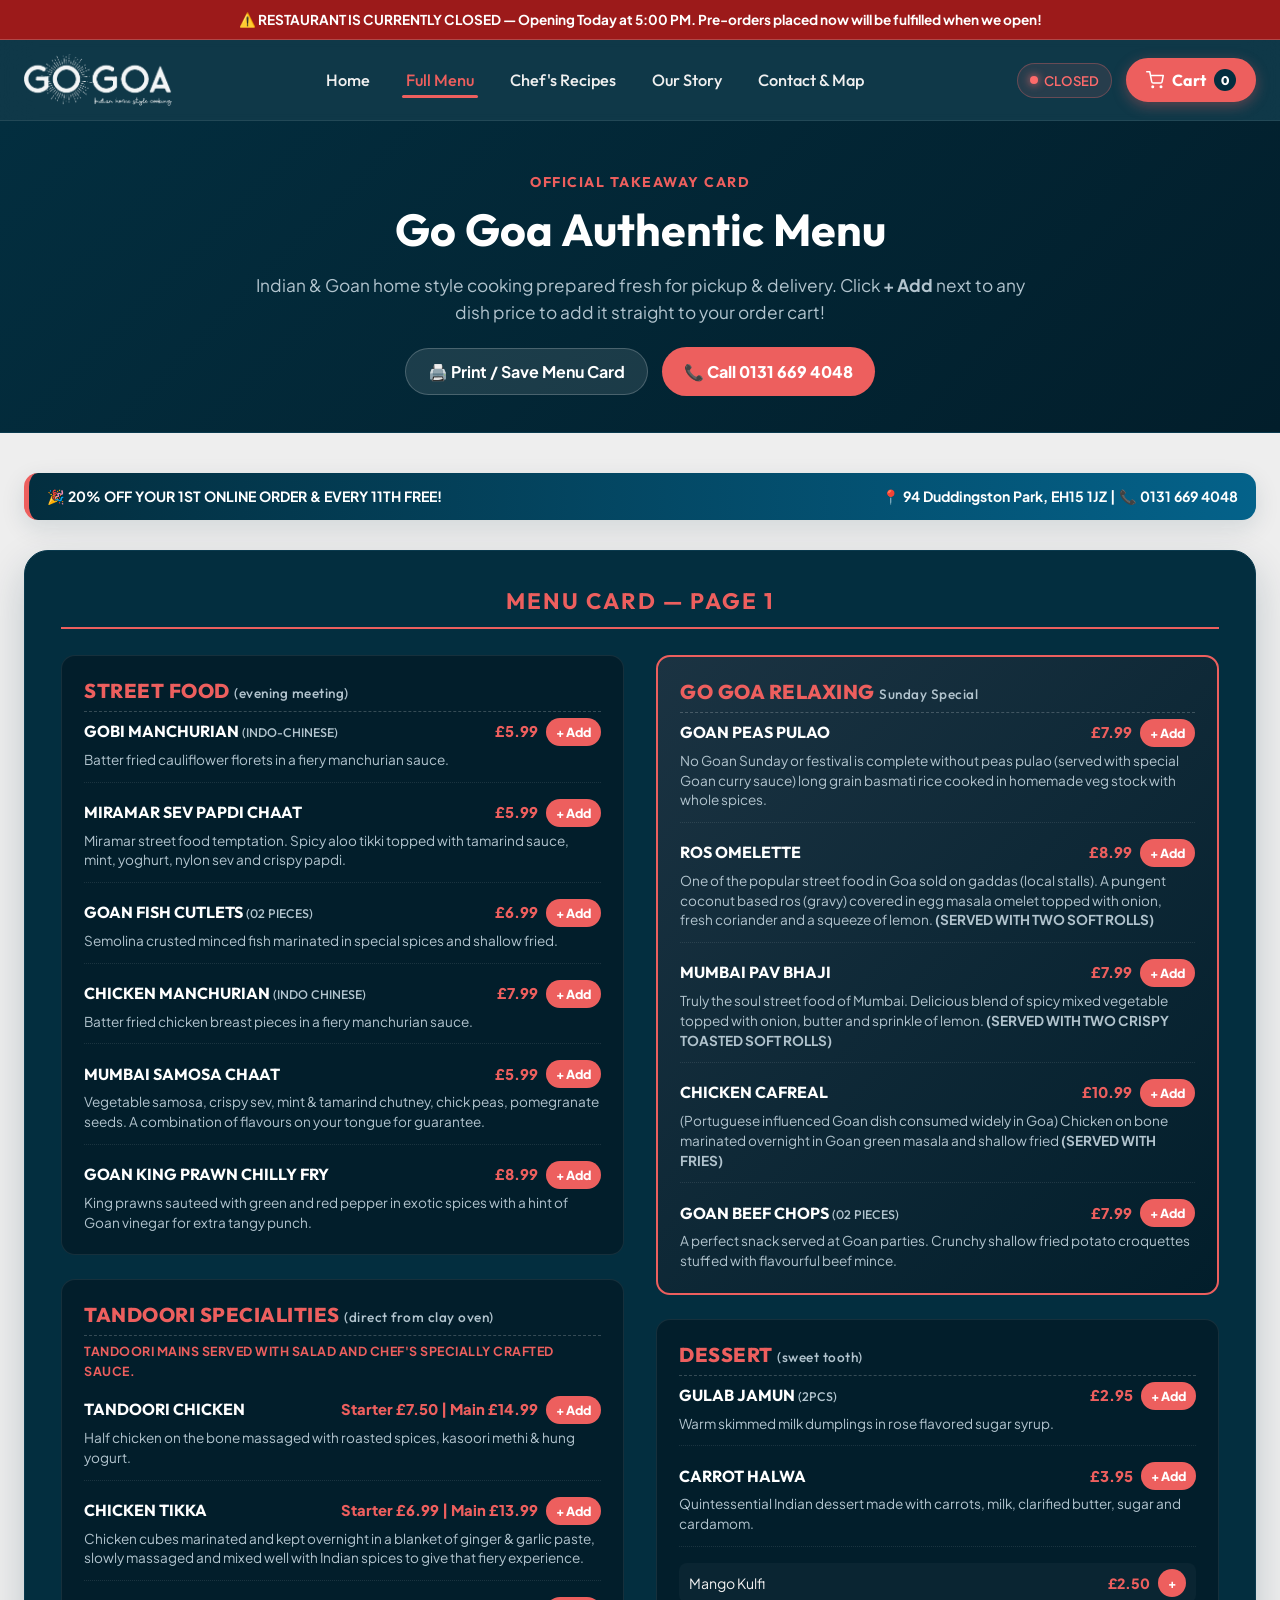
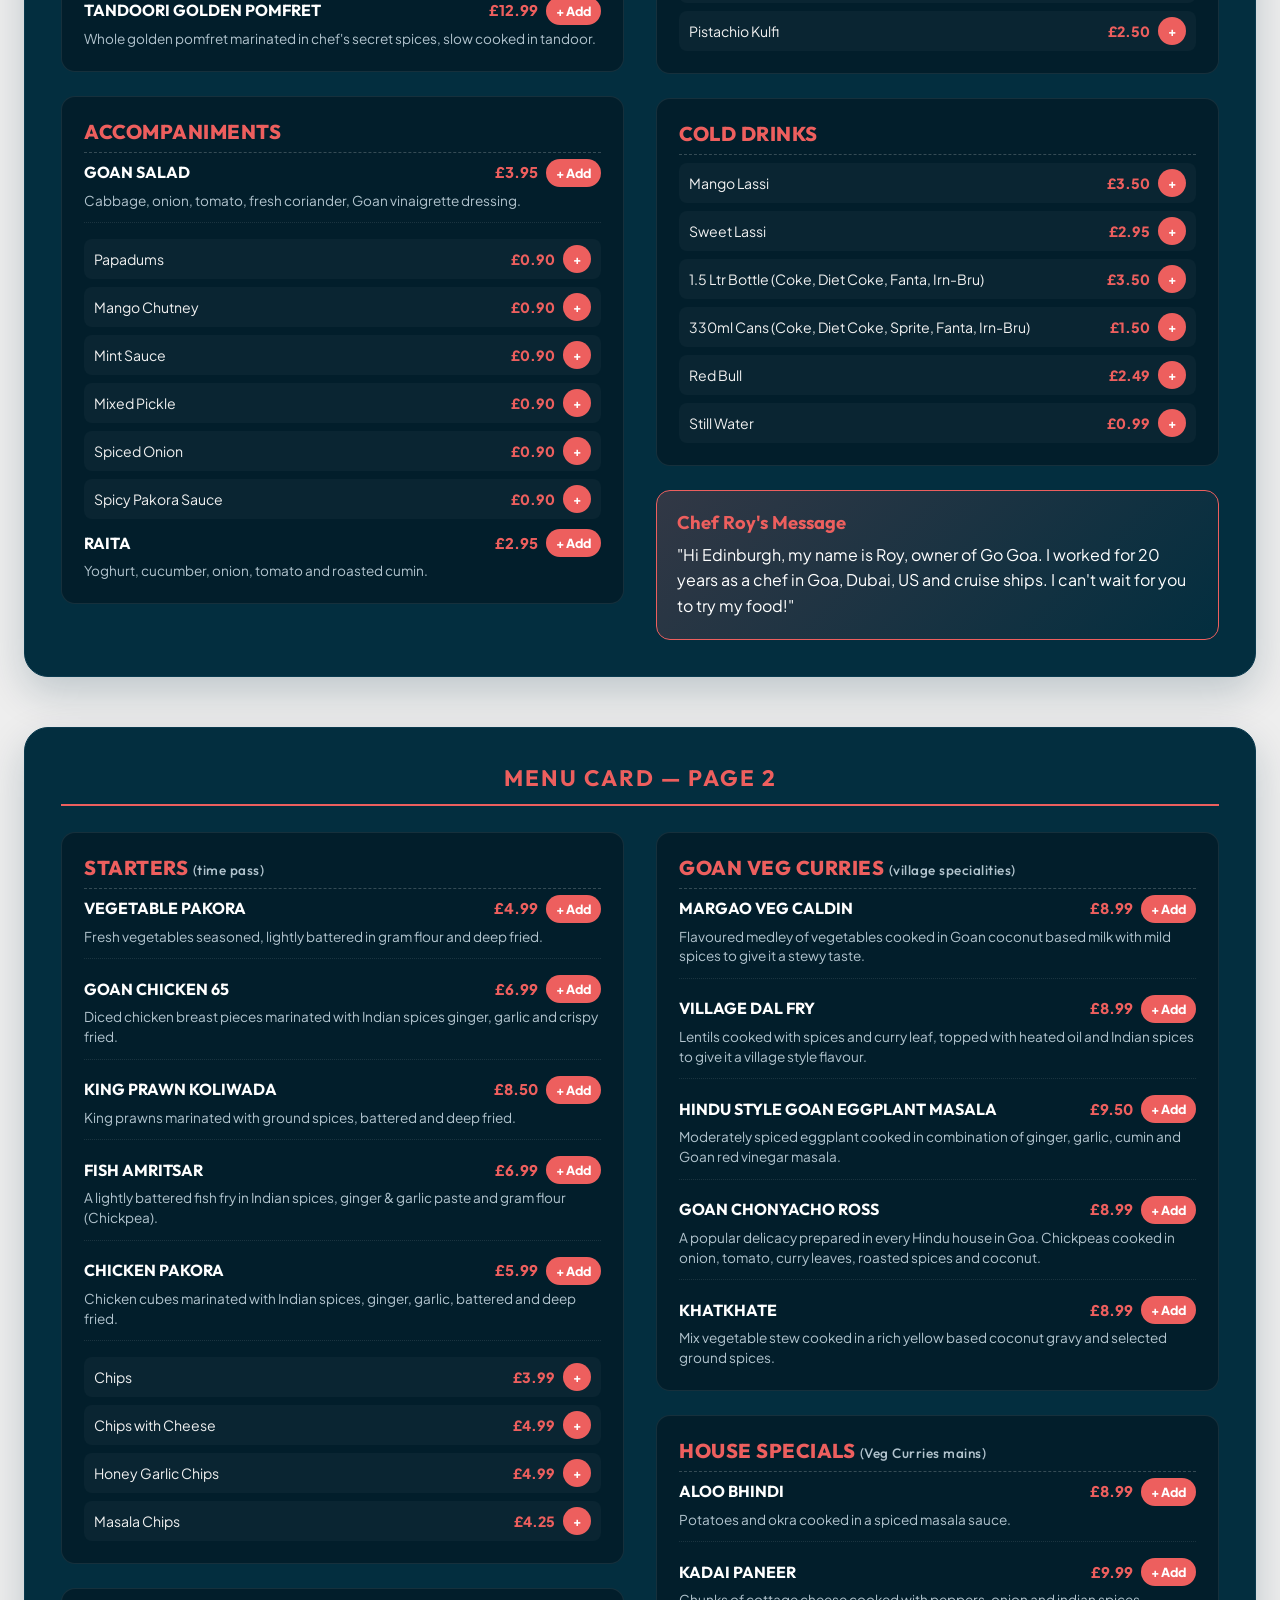
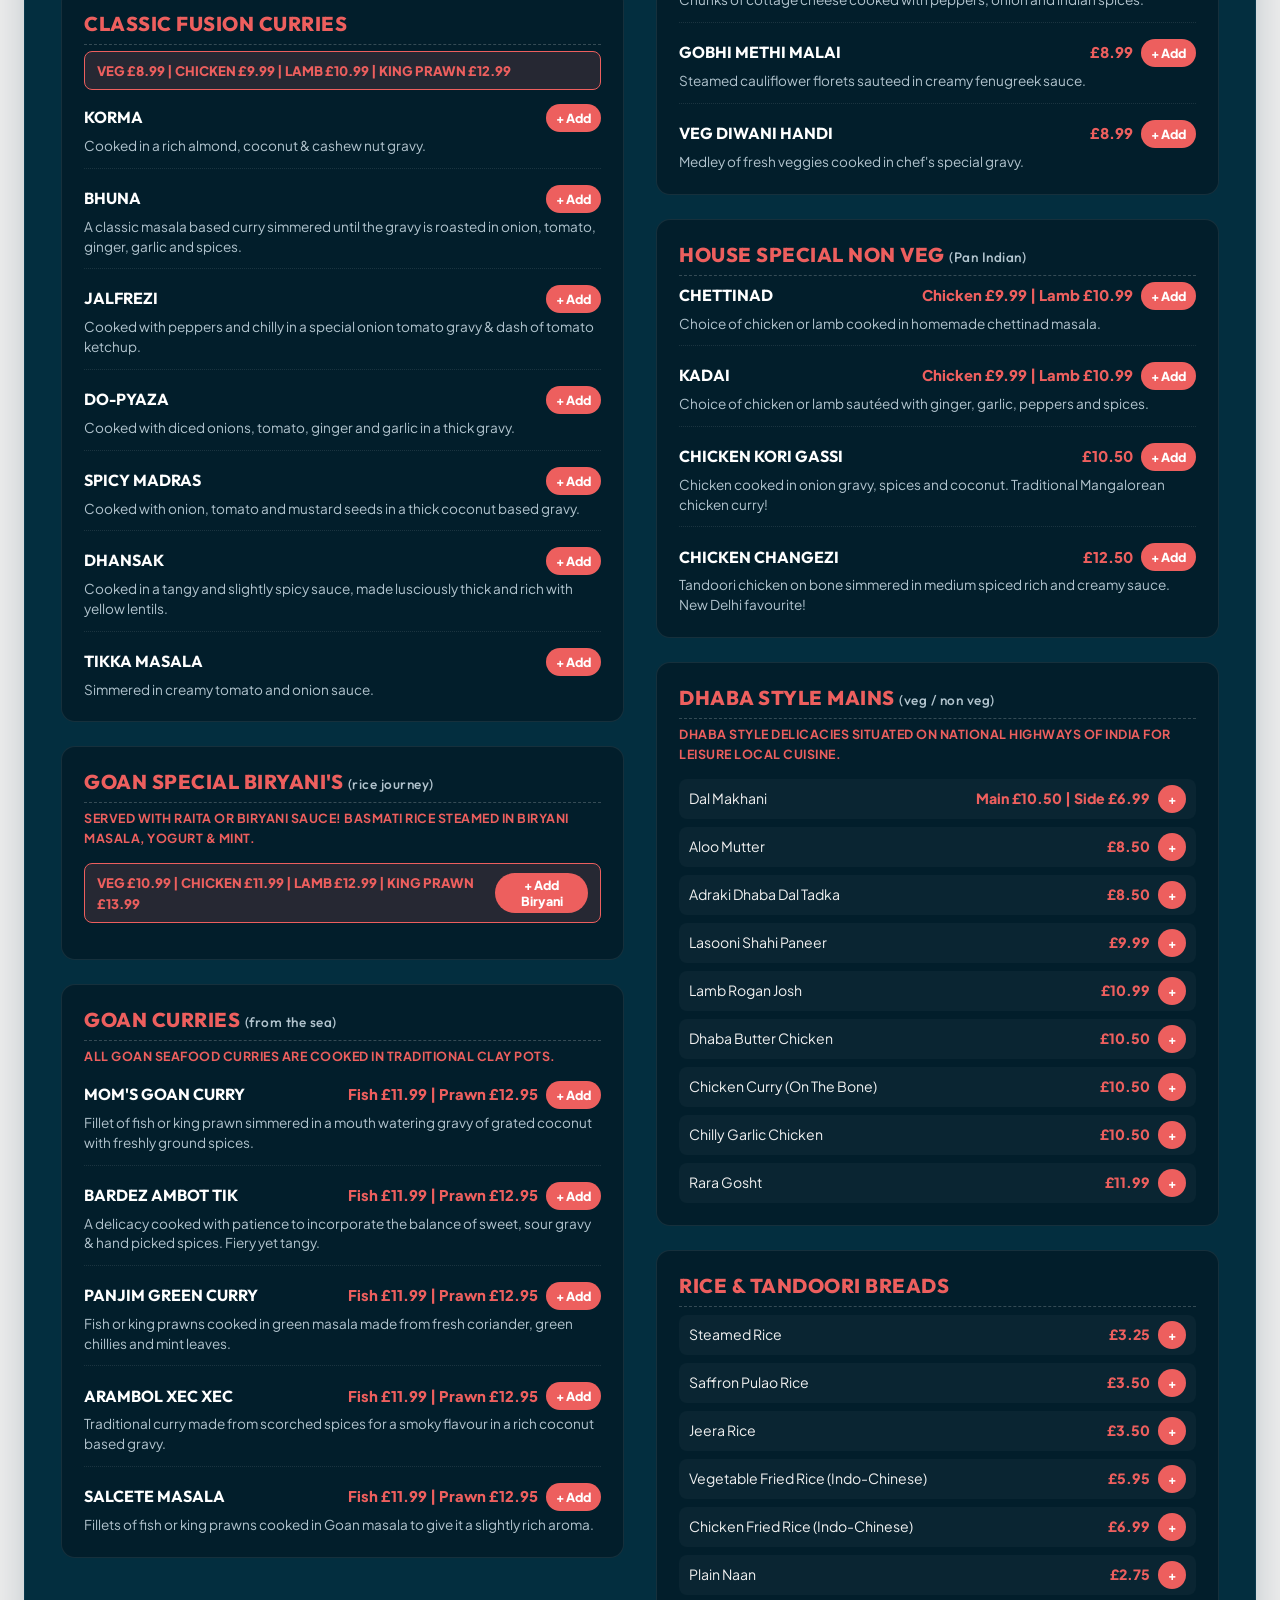
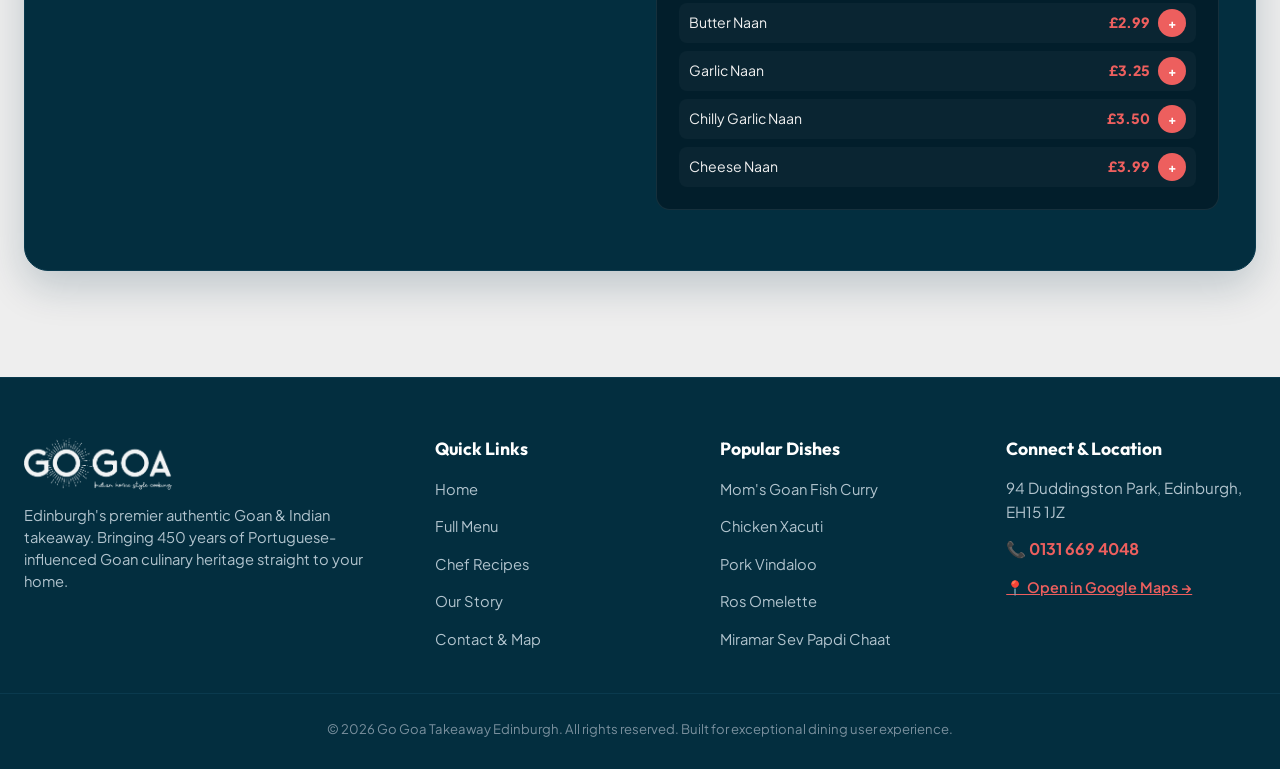
==== commit 4396a7b5: "Fix centered close buttons, sticky header cart access, and footer full menu links" ====
--- a/menu.html
+++ b/menu.html
@@ -10,7 +10,7 @@
   <link rel="icon" type="image/jpg" href="https://gogoaedinburgh.co.uk/wp-content/uploads/2022/07/cropped-go-goa-indian-food-delivery-in-edinburgh-favicon--270x270.jpg">
 
   <!-- Stylesheet -->
-  <link rel="stylesheet" href="styles.css?v=108">
+  <link rel="stylesheet" href="styles.css?v=111">
 </head>
 <body class="menu-card-body">
 
@@ -36,7 +36,7 @@
         <div id="store-status-badge" class="status-badge open">
           <span class="status-dot"></span> <span class="status-text">OPEN NOW</span>
         </div>
-        <button class="cart-btn" id="open-cart-btn">
+        <button class="cart-btn" id="open-cart-btn" aria-label="View shopping cart">
           <svg width="18" height="18" fill="none" stroke="currentColor" stroke-width="2" stroke-linecap="round" stroke-linejoin="round" viewBox="0 0 24 24"><circle cx="9" cy="21" r="1"/><circle cx="20" cy="21" r="1"/><path d="M1 1h4l2.68 13.39a2 2 0 0 0 2 1.61h9.72a2 2 0 0 0 2-1.61L23 6H6"/></svg>
           <span class="cart-btn-label">Cart</span>
           <span class="cart-count cart-count-val">0</span>
@@ -57,7 +57,12 @@
       <a href="index.html#home" class="brand-logo drawer-logo">
         <img src="images/logo-top.png" alt="Go Goa Takeaway Edinburgh" class="header-logo-img" />
       </a>
-      <button class="drawer-close-btn" id="close-mobile-nav" aria-label="Close menu">&times;</button>
+      <button class="drawer-close-btn" id="close-mobile-nav" aria-label="Close menu">
+        <svg width="18" height="18" viewBox="0 0 24 24" fill="none" stroke="currentColor" stroke-width="2.5" stroke-linecap="round" stroke-linejoin="round" aria-hidden="true">
+          <line x1="18" y1="6" x2="6" y2="18"></line>
+          <line x1="6" y1="6" x2="18" y2="18"></line>
+        </svg>
+      </button>
     </div>
     <div class="mobile-drawer-body">
       <ul class="mobile-drawer-links">
@@ -664,7 +669,12 @@
     <div class="cart-drawer">
       <div class="cart-header">
         <h3>Your Order</h3>
-        <button class="close-cart-btn" id="close-cart-btn">&times;</button>
+        <button class="close-cart-btn" id="close-cart-btn" aria-label="Close cart">
+          <svg width="18" height="18" viewBox="0 0 24 24" fill="none" stroke="currentColor" stroke-width="2.5" stroke-linecap="round" stroke-linejoin="round" aria-hidden="true">
+            <line x1="18" y1="6" x2="6" y2="18"></line>
+            <line x1="6" y1="6" x2="18" y2="18"></line>
+          </svg>
+        </button>
       </div>
 
       <div class="cart-type-toggle">
@@ -712,7 +722,12 @@
   <!-- Restaurant Closed Pre-Order Notification Modal -->
   <div class="modal-overlay" id="closed-modal">
     <div class="modal-card closed-modal-card">
-      <button class="modal-close-btn" id="close-closed-modal">&times;</button>
+      <button class="modal-close-btn" id="close-closed-modal" aria-label="Close dialog">
+        <svg width="18" height="18" viewBox="0 0 24 24" fill="none" stroke="currentColor" stroke-width="2.5" stroke-linecap="round" stroke-linejoin="round" aria-hidden="true">
+          <line x1="18" y1="6" x2="6" y2="18"></line>
+          <line x1="6" y1="6" x2="18" y2="18"></line>
+        </svg>
+      </button>
       <div style="font-size: 3rem; margin-bottom: 12px;">🕒</div>
       <h3 style="color: var(--primary-navy); font-size: clamp(1.4rem, 3.5vw, 1.8rem); margin-bottom: 8px;">We Are Currently Closed</h3>
       <p style="color: var(--accent-saffron); font-weight: 700; font-size: 1.05rem; margin-bottom: 14px;" id="closed-modal-opening-text">Opening Today at 5:00 PM (17:00)</p>
@@ -741,7 +756,7 @@
         <h4>Quick Links</h4>
         <ul class="footer-links">
           <li><a href="index.html#home">Home</a></li>
-          <li><a href="menu.html">Full Online Menu Card</a></li>
+          <li><a href="menu.html">Full Menu</a></li>
           <li><a href="index.html#recipes">Chef Recipes</a></li>
           <li><a href="index.html#story">Our Story</a></li>
           <li><a href="index.html#contact">Contact & Map</a></li>
@@ -795,7 +810,7 @@
   </nav>
 
   <!-- JavaScript Files -->
-  <script src="data.js?v=108"></script>
-  <script src="app.js?v=108"></script>
+  <script src="data.js?v=111"></script>
+  <script src="app.js?v=111"></script>
 </body>
 </html>
--- a/styles.css
+++ b/styles.css
@@ -76,7 +76,7 @@
   scroll-behavior: smooth;
   font-size: 16px;
   -webkit-text-size-adjust: 100%;
-  overflow-x: hidden;
+  overflow-x: clip;
 }
 
 body {
@@ -84,7 +84,7 @@
   background-color: var(--bg-main);
   color: var(--text-dark);
   line-height: 1.6;
-  overflow-x: hidden;
+  overflow-x: clip;
   position: relative;
   width: 100%;
   min-height: 100vh;
@@ -342,12 +342,18 @@
   white-space: nowrap;
   flex-shrink: 0;
   min-height: 40px;
+  cursor: pointer;
 }
 
 .cart-btn:hover {
   background: #D94A49;
   border-color: #D94A49;
   transform: translateY(-2px);
+  box-shadow: 0 6px 20px rgba(237, 95, 94, 0.5);
+}
+
+.cart-btn:active {
+  transform: translateY(0);
 }
 
 .cart-count {
@@ -476,12 +482,24 @@
   border-radius: 50%;
   background: rgba(255, 255, 255, 0.08);
   color: var(--text-white);
-  font-size: 1.5rem;
   display: flex;
   align-items: center;
   justify-content: center;
-  line-height: 1;
-  transition: var(--transition);
+  padding: 0;
+  margin: 0;
+  border: none;
+  line-height: 0;
+  cursor: pointer;
+  flex-shrink: 0;
+  transition: var(--transition);
+}
+
+.drawer-close-btn svg {
+  display: block;
+  width: 18px;
+  height: 18px;
+  pointer-events: none;
+  stroke: currentColor;
 }
 
 .drawer-close-btn:hover {
@@ -1613,9 +1631,6 @@
 
 .close-cart-btn {
   color: var(--text-white);
-  font-size: 1.6rem;
-  font-weight: 300;
-  line-height: 1;
   width: 38px;
   height: 38px;
   border-radius: 50%;
@@ -1623,9 +1638,21 @@
   align-items: center;
   justify-content: center;
   background: rgba(255, 255, 255, 0.12);
-  transition: var(--transition);
-  padding-top: 1px;
+  padding: 0;
+  margin: 0;
+  border: none;
+  line-height: 0;
+  cursor: pointer;
   flex-shrink: 0;
+  transition: var(--transition);
+}
+
+.close-cart-btn svg {
+  display: block;
+  width: 18px;
+  height: 18px;
+  pointer-events: none;
+  stroke: currentColor;
 }
 
 .close-cart-btn:hover {
@@ -1843,10 +1870,21 @@
   display: flex;
   align-items: center;
   justify-content: center;
-  font-size: 1.5rem;
-  line-height: 1;
-  transition: var(--transition);
+  padding: 0;
+  margin: 0;
+  border: none;
+  line-height: 0;
+  cursor: pointer;
   flex-shrink: 0;
+  transition: var(--transition);
+}
+
+.modal-close-btn svg {
+  display: block;
+  width: 18px;
+  height: 18px;
+  pointer-events: none;
+  stroke: currentColor;
 }
 
 .modal-close-btn:hover {
@@ -2035,6 +2073,18 @@
 .mobile-nav-icon {
   font-size: 1.25rem;
   line-height: 1;
+}
+
+/* Pulse / Bump Animation for Cart */
+@keyframes cartPulse {
+  0% { transform: scale(1); }
+  35% { transform: scale(1.15); }
+  70% { transform: scale(0.96); }
+  100% { transform: scale(1); }
+}
+
+.cart-bump {
+  animation: cartPulse 0.45s cubic-bezier(0.175, 0.885, 0.32, 1.275);
 }
 
 /* -------------------------------------------------------------
@@ -2754,6 +2804,7 @@
 @media print {
   .main-header,
   .mobile-bottom-nav,
+  .floating-cart-widget,
   .menu-controls,
   .btn-add-cart,
   .cart-drawer-overlay,
